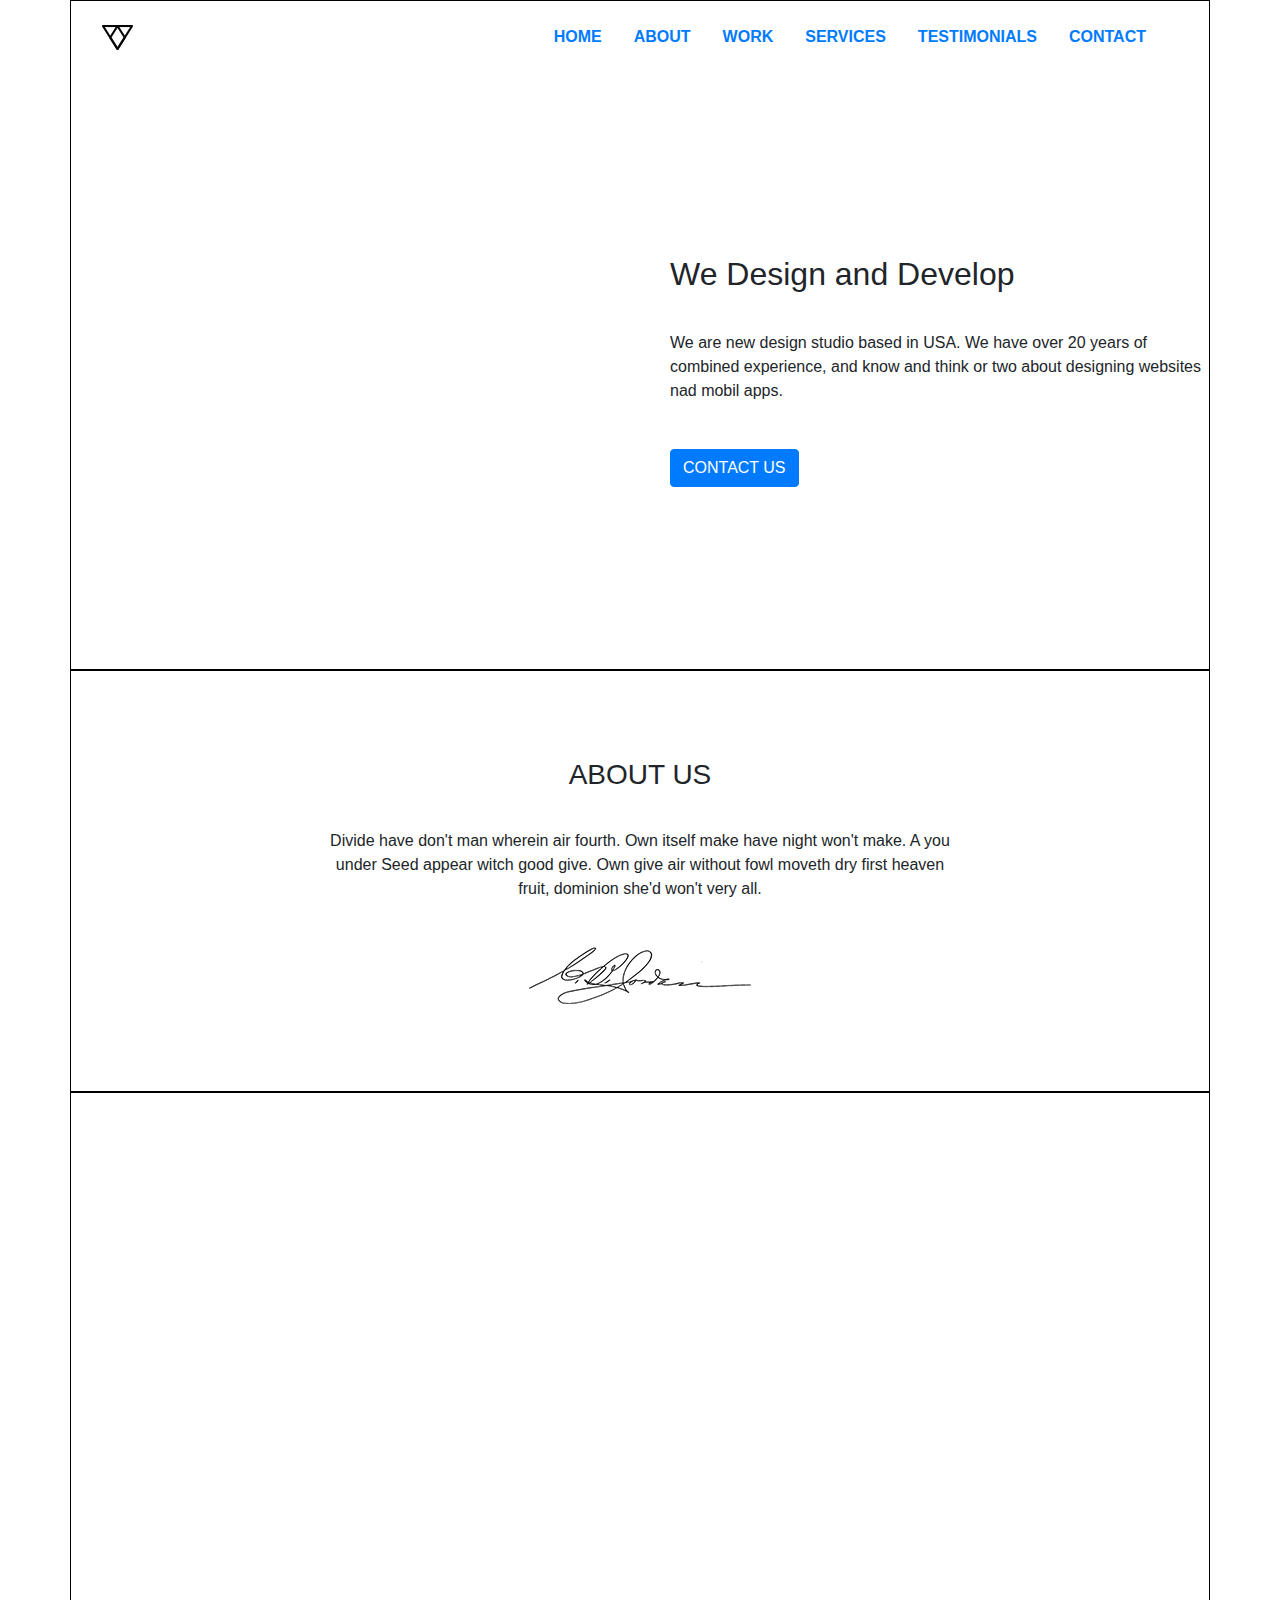
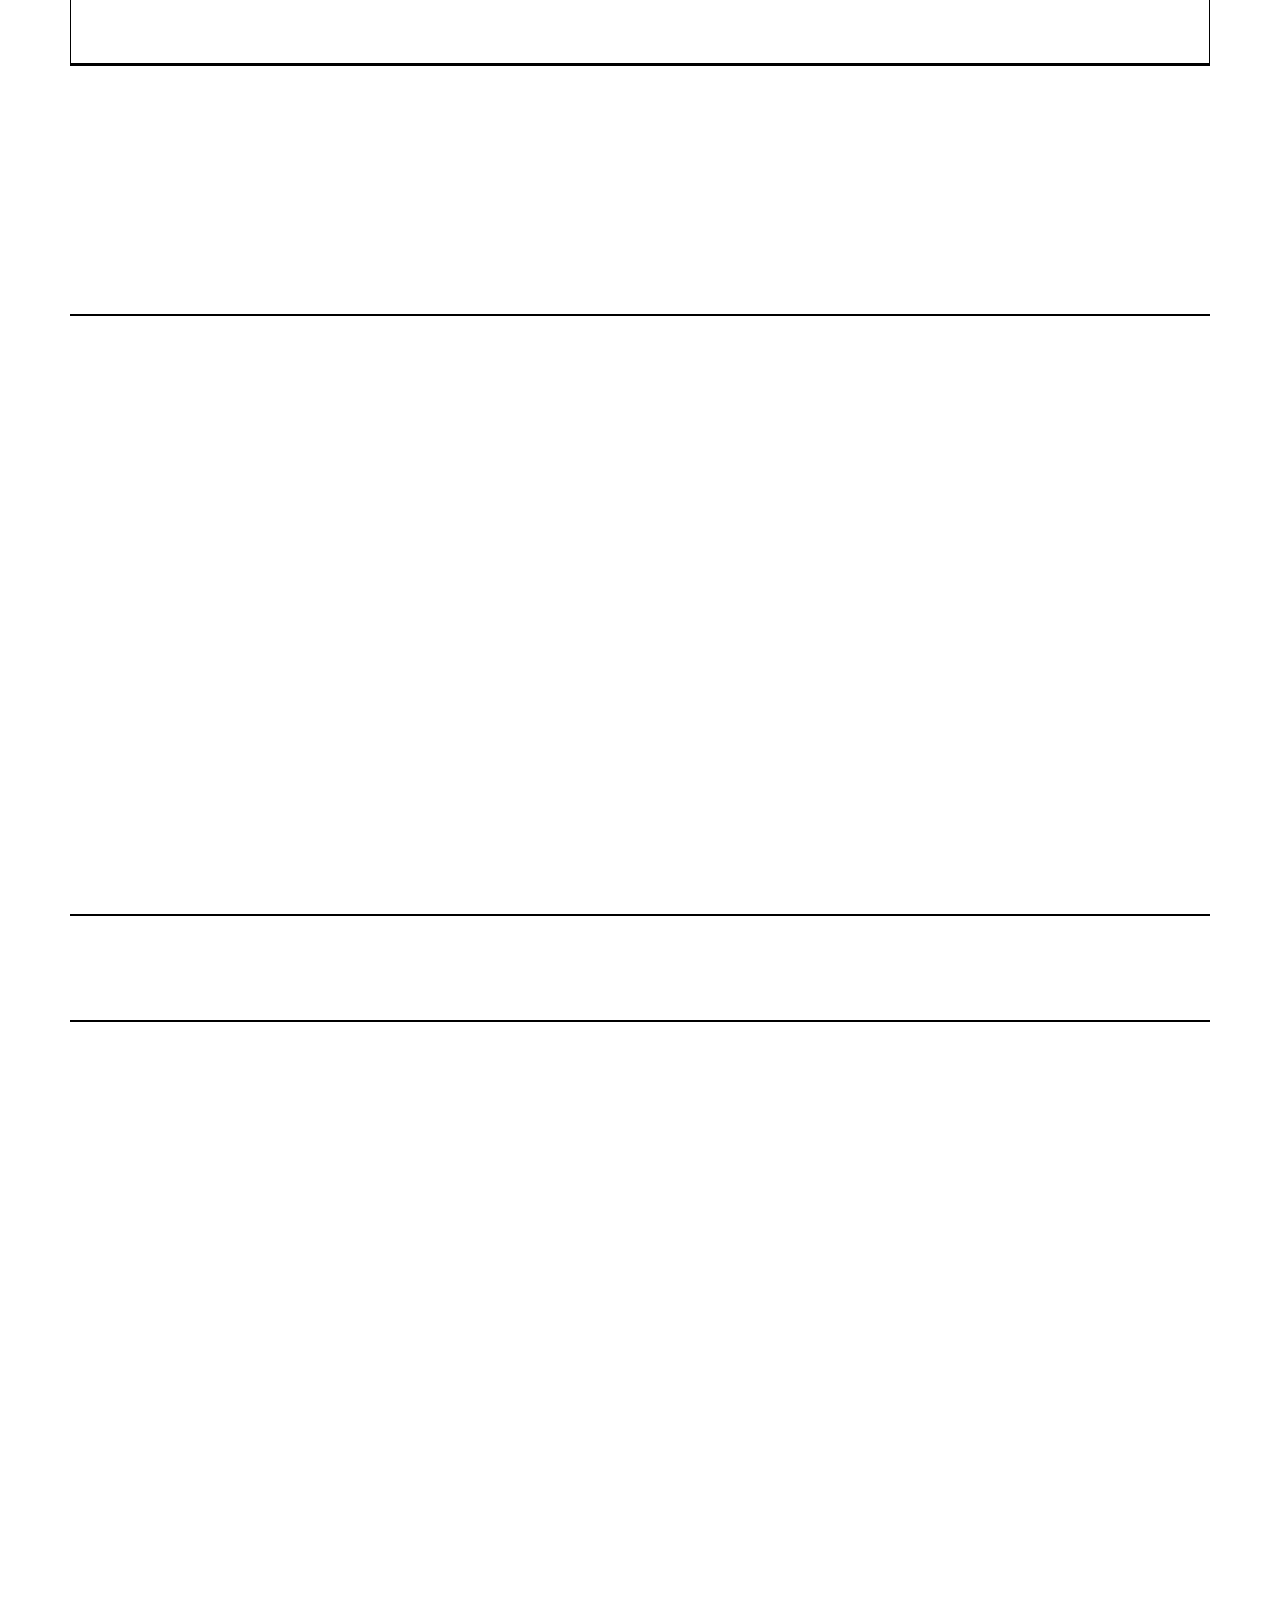
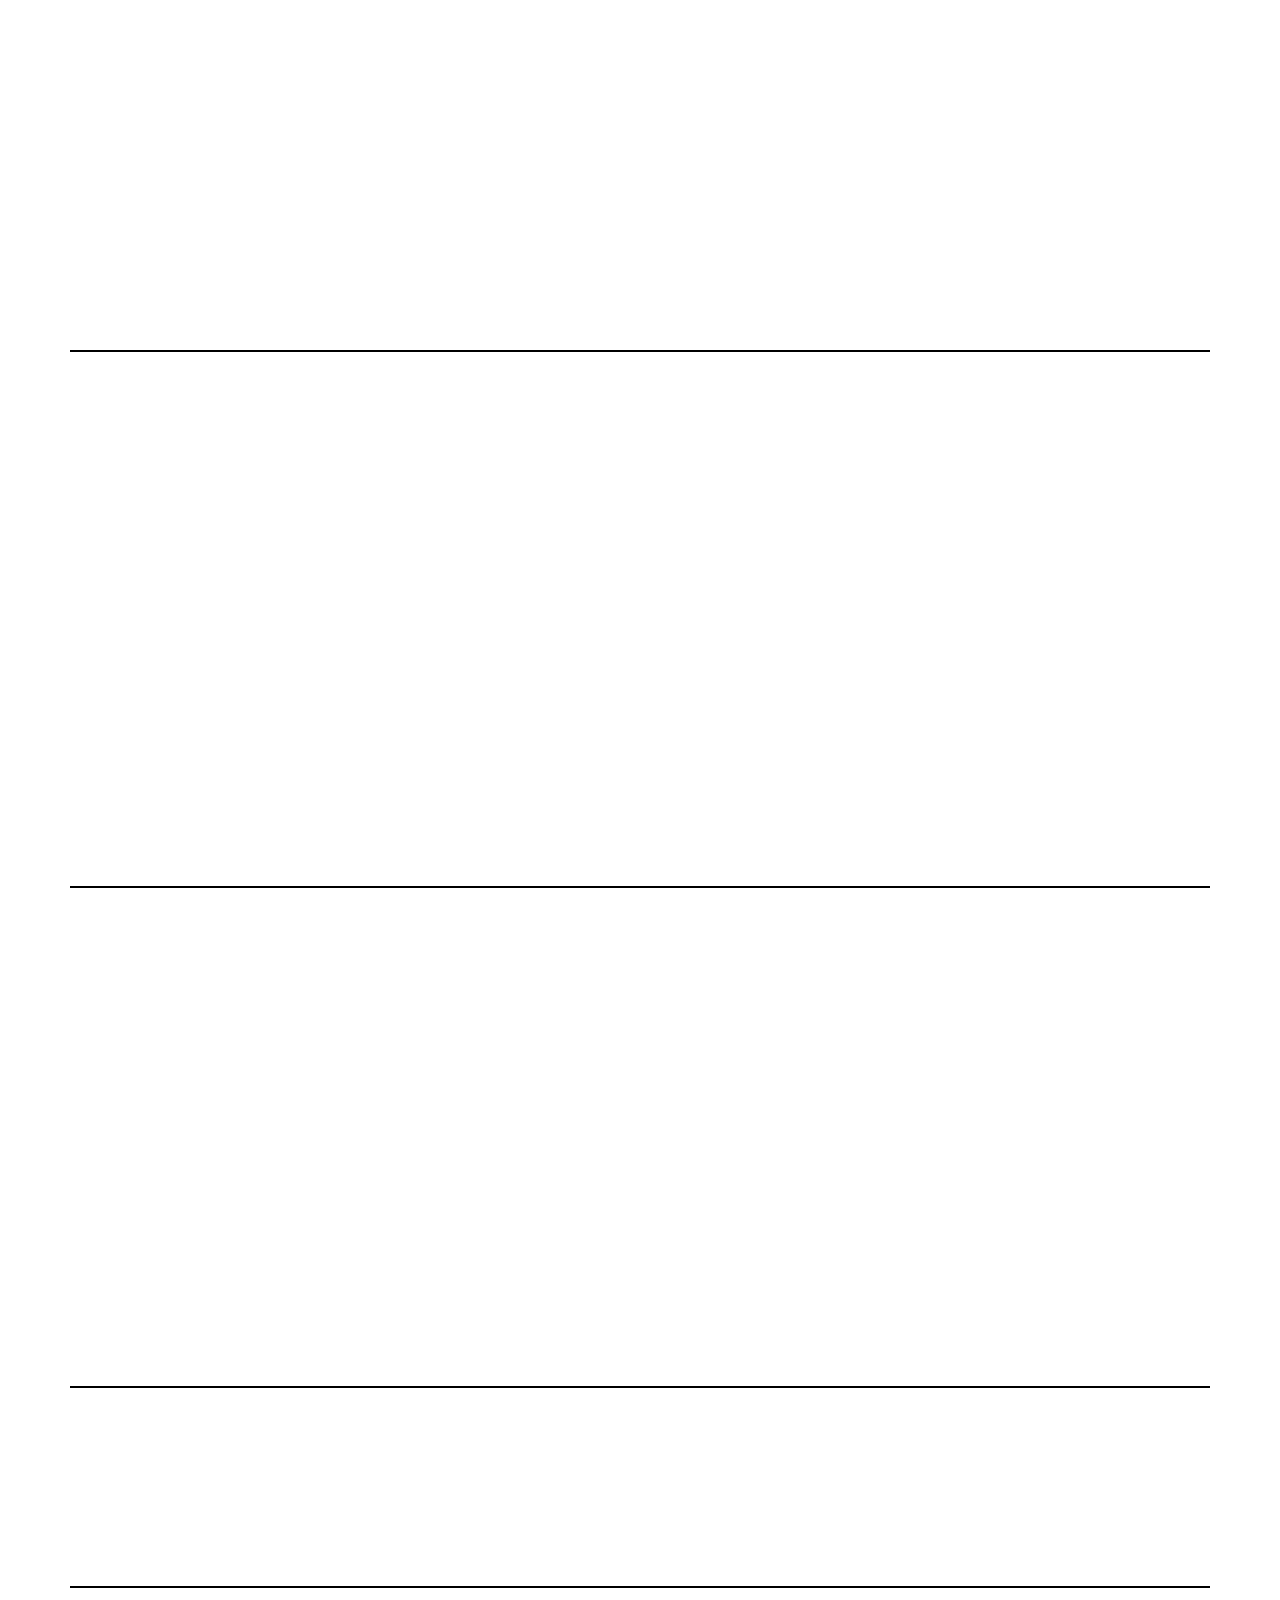
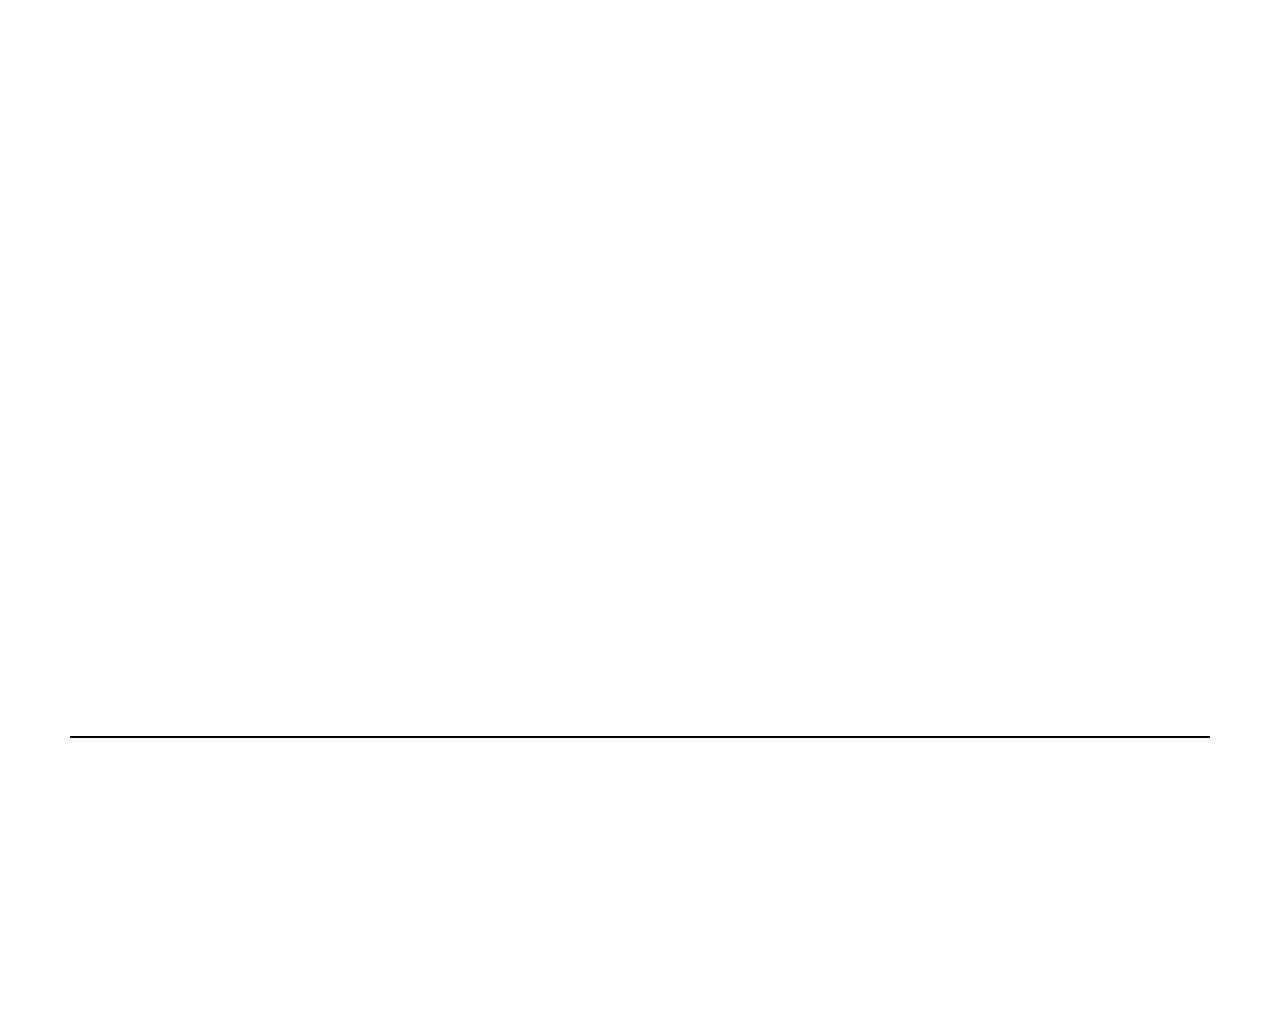
==== index.html @ 8376e038 "first commit" ====
<!doctype html>
<html lang="en">
  <head>
    <!-- Required meta tags -->
    <meta charset="utf-8">
    <meta name="viewport" content="width=device-width, initial-scale=1, shrink-to-fit=no">

    <!-- Bootstrap CSS -->
    <link rel="stylesheet" href="css/bootstrap.css">
      <link rel="stylesheet" href="css/css.css">

    <title>Hello, world!</title>
  </head>
  <body>
    <div class="header">
        <div class="container">
            <nav class="navbar">
                <img class="navbar-brand" src="./img/header/logo.png" alt="logo">
                <div class="navbar">
                    <ul class="nav font-weight-bold">
                        <li class="nav-item active">
                            <a class="nav-link" href="#">HOME</a>
                        </li>
                        <li class="nav-item active">
                            <a class="nav-link" href="#">ABOUT</a>
                        </li>
                        <li class="nav-item active">
                            <a class="nav-link" href="#">WORK</a>
                        </li>
                        <li class="nav-item active">
                            <a class="nav-link" href="#">SERVICES</a>
                        </li>
                        <li class="nav-item active">
                            <a class="nav-link" href="#">TESTIMONIALS</a>
                        </li>
                        <li class="nav-item active">
                            <a class="nav-link" href="#">CONTACT</a>
                        </li>
                    </ul>
                </div>
            </nav>
            <div class="row justify-content-end">
                <div class="col-sm-6 row  header__block">
                    <div class="header__block__text">
                     <h2>We Design and Develop</h2>
                     <p class="about__text">We are new design studio based in USA. We have over 20 years of combined experience,
                     and know and think or two about designing websites nad mobil apps.</p>
                        <button type="button" class="btn btn-primary">CONTACT US</button>
                    </div>
                </div>
            </div>
        </div>
    </div>
    <div class="about">
        <div class="container">
            <div class="flex-column row about align-self-center">
                <div class="col-7 justify-content-center m-auto text-center ">
                    <h3>ABOUT US</h3>
                    <p class="about__text">Divide have don't man wherein air fourth. Own itself make have night won't make.
                    A you under Seed appear witch good give. Own give air without fowl moveth dry first
                    heaven fruit, dominion she'd won't very all.</p>
                    <img src="./img/about/signature.png" alt="img">

                </div>
            </div>
        </div>
    </div>
    <div class="skills">
        <div class="container">
            <div class="row justify-content-start">
                <div class="col-sm-6 skills__block">

                </div>
            </div>
        </div>
    </div>
    <div class="statistics">
        <div class="container"></div>
    </div>
    <div class="work">
        <div class="container"></div>
    </div>
    <div class="load">
        <div class="container"></div>
    </div>
    <div class="video">
        <div class="container"></div>
    </div>
    <div class="categories">
        <div class="container"></div>
    </div>
    <div class="slider">
        <div class="container"></div>
    </div>
    <div class="logos">
        <div class="container"></div>
    </div>
    <div class="feedback">
        <div class="container"></div>
    </div>
    <div class="footer">
        <div class="container"></div>
    </div>




    <!-- Подключение JavaScript -->
    <!-- Сначала jQuery, затем Popper.js, затем Bootstrap JS -->
    <script src="js/jquery-3.3.1.js"></script>
    <script src="js/bootstrap.bundle.js"></script>
  </body>
</html>
---- css/css.css ----
body{
    max-width: 1365px;
    padding: 0;
    margin: 0 auto;
}
.header{
    min-height: 670px;
}
.header__block{
    min-height: 596px;
}
.header__block__text{
    margin: auto 0;
}
.container{
    border: 1px solid black;
}
.about{
    min-height: 420px;
}
.about__text{
    padding: 30px 0;
}
.skills{
    min-height: 570px;
}
.skills__block{
    min-height: 570px;
}
.statistics{
    min-height: 250px;
}
.work{
    min-height: 600px;
}
.load{
    min-height: 106px;
}
.video{
    min-height: 930px;
}
.categories{
    min-height: 536px;
}
.slider{
    min-height: 500px;
}
.logos{
    min-height: 200px;
}
.feedback{
    min-height: 750px;
}
.footer{
    min-height: 280px;
}
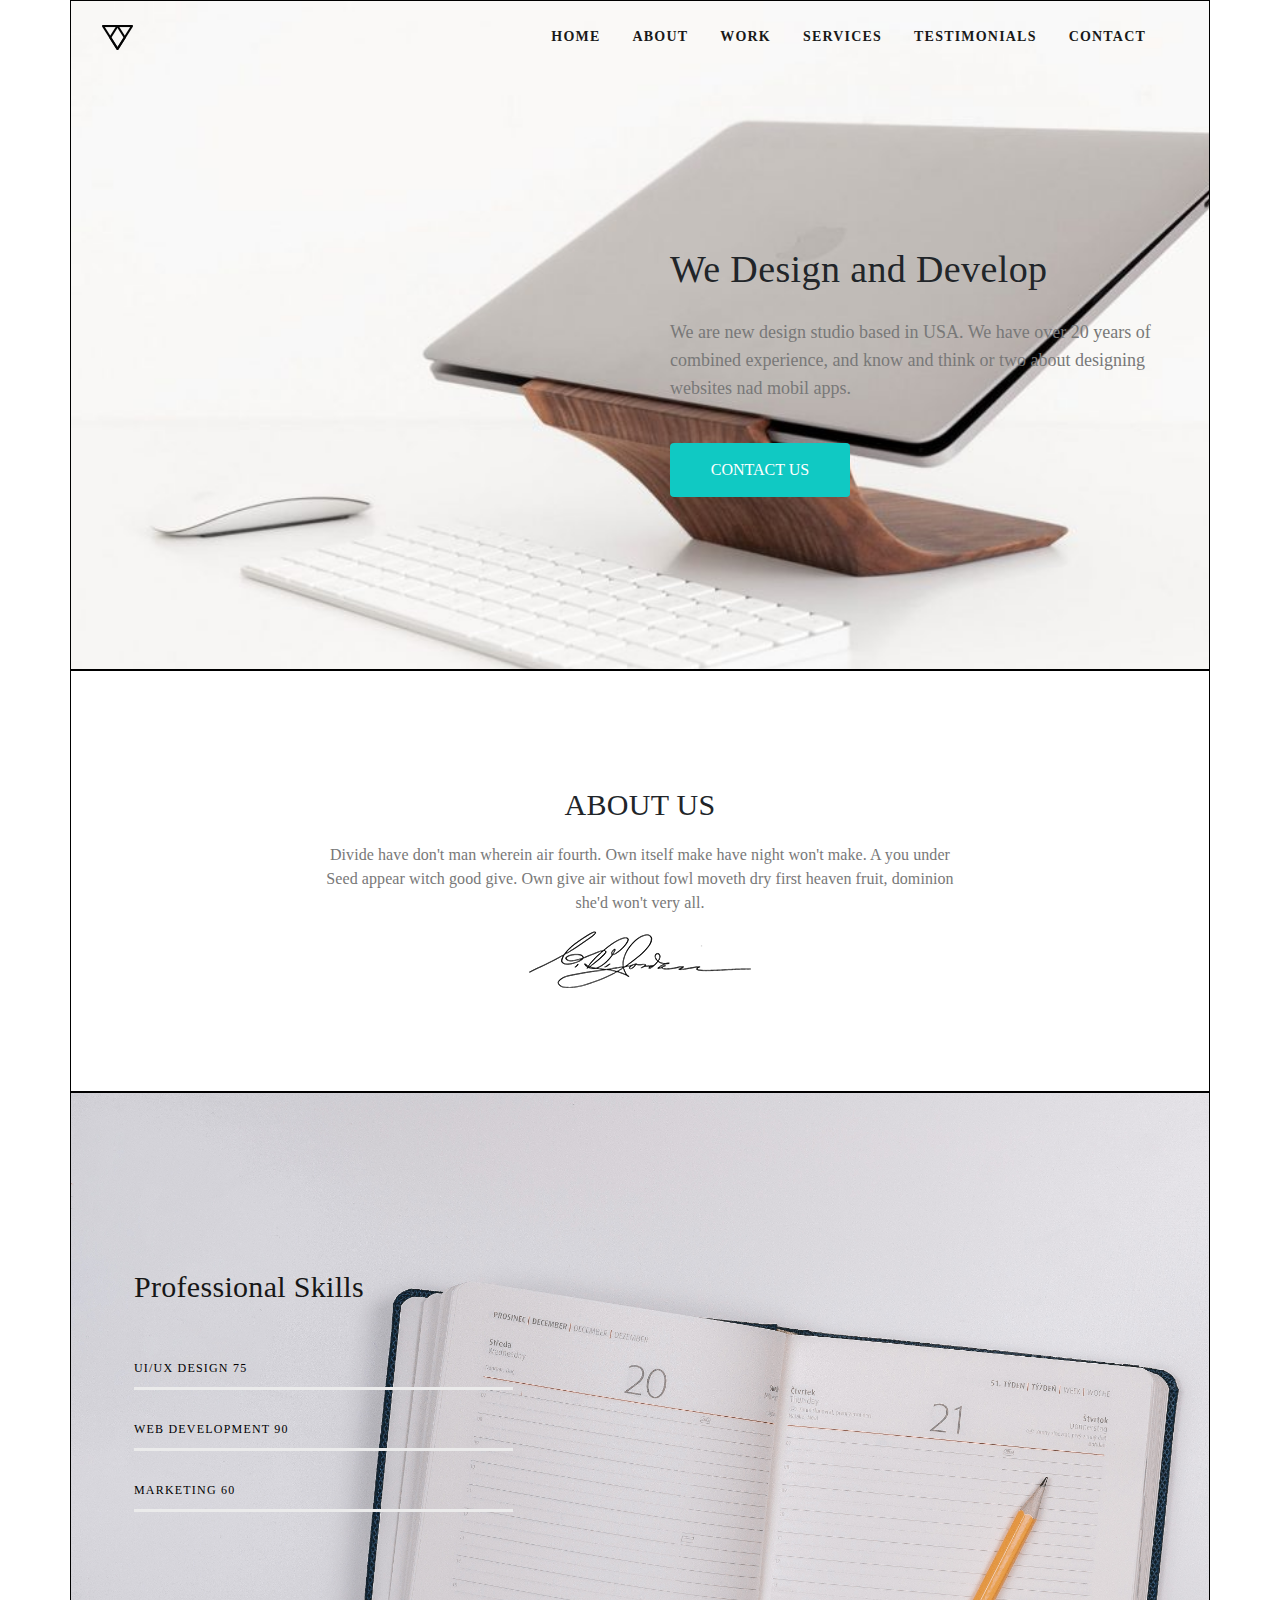
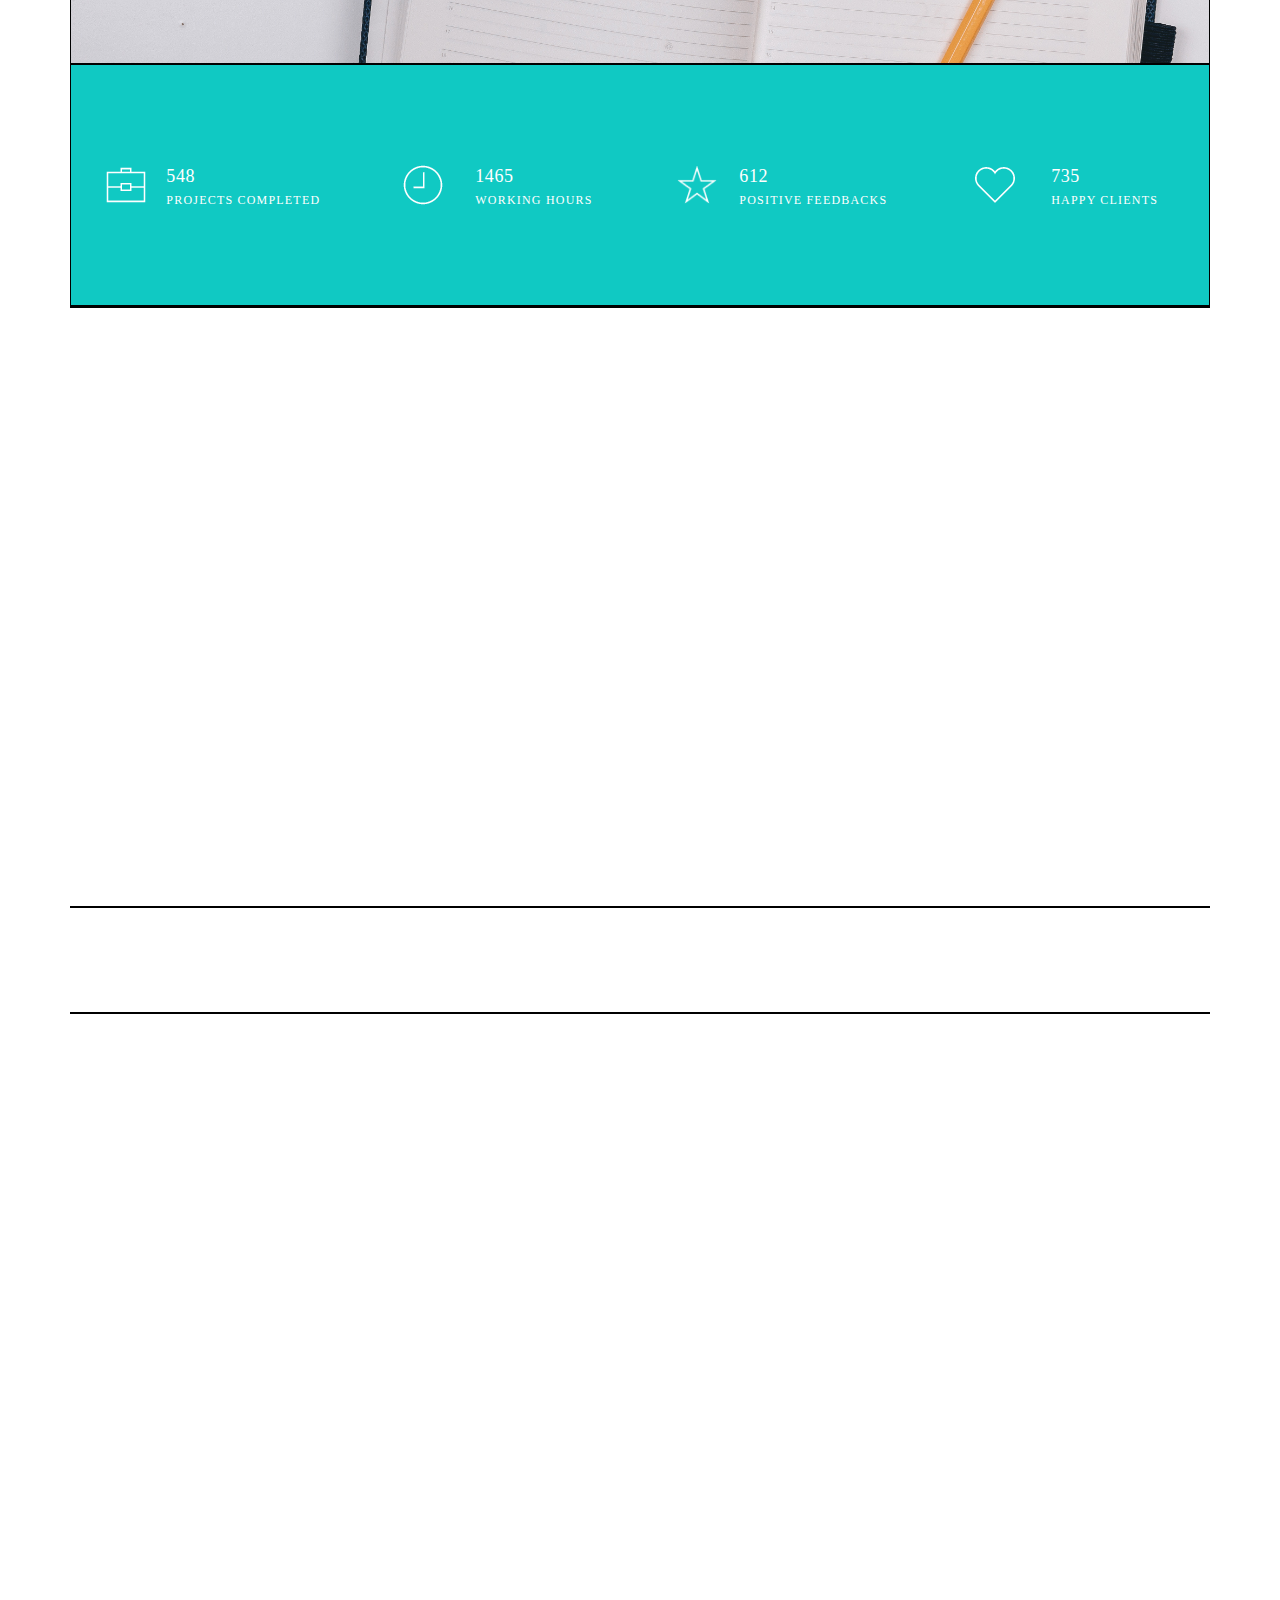
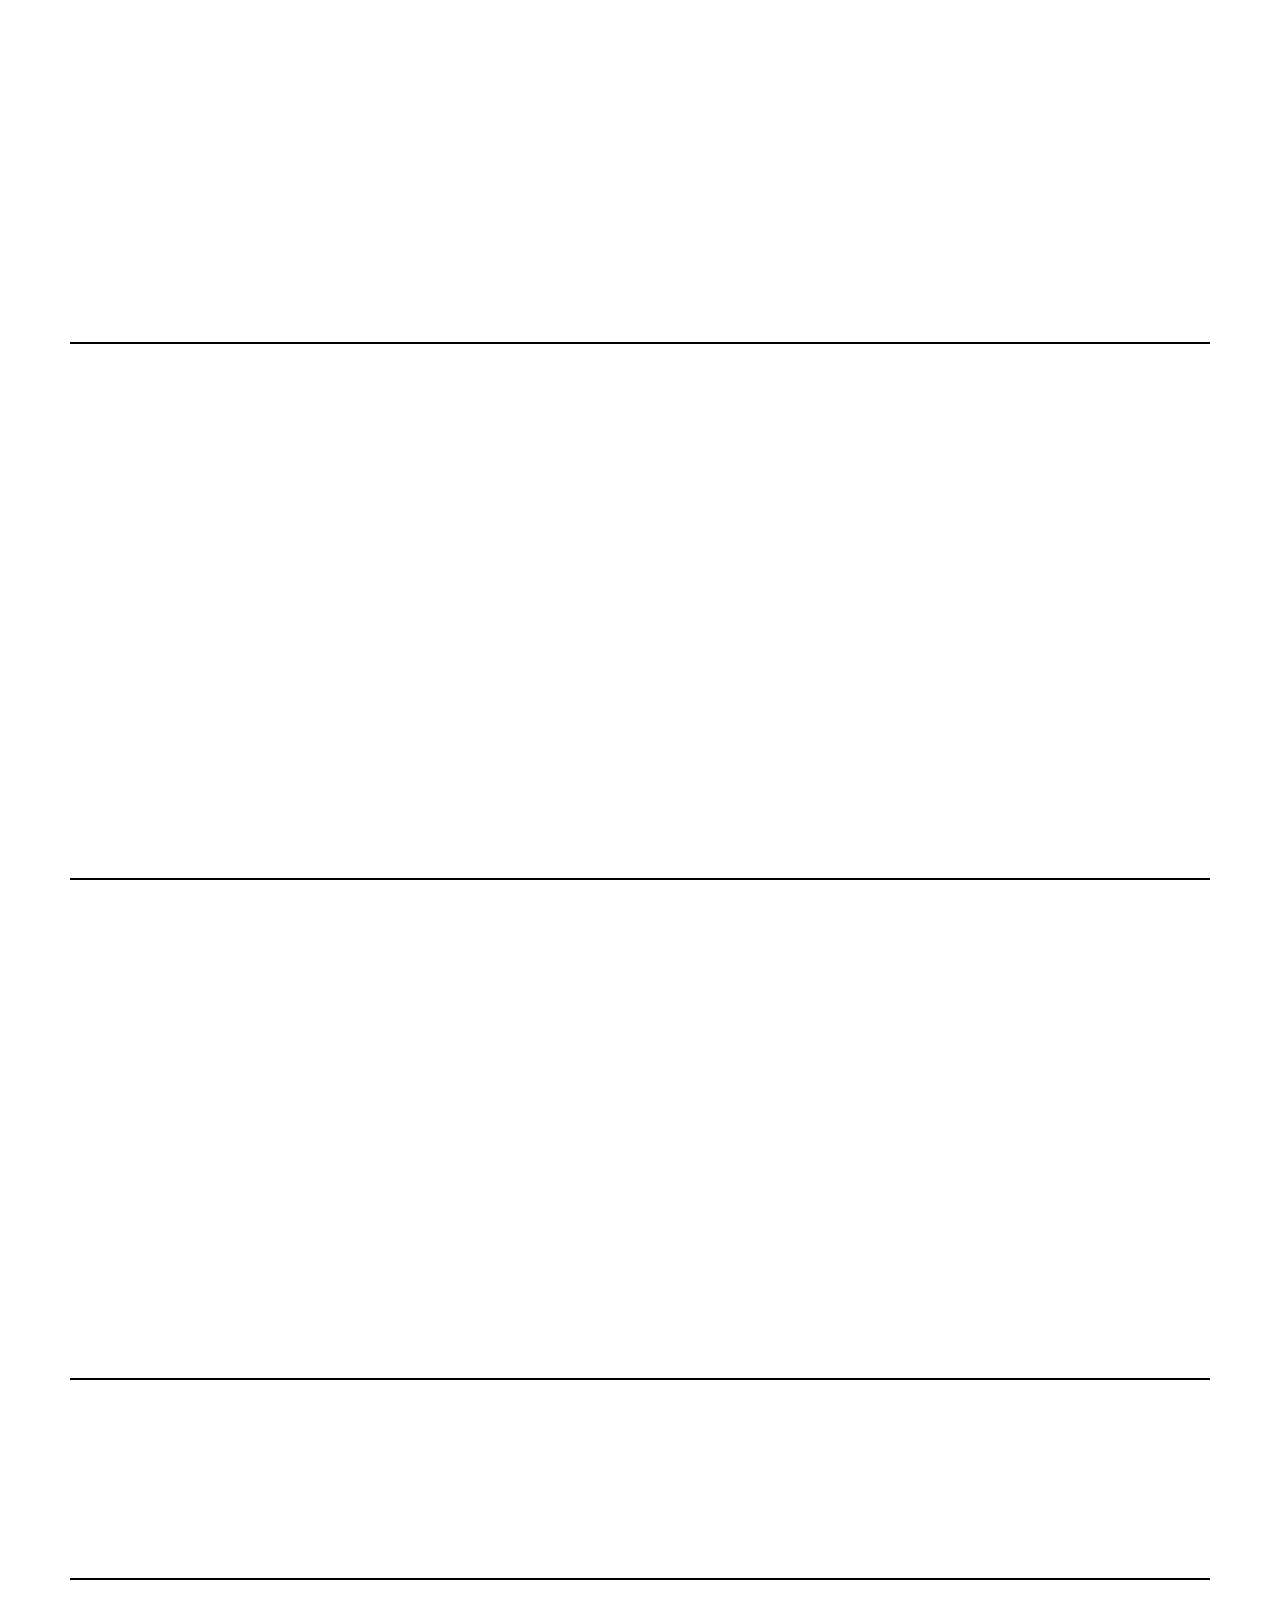
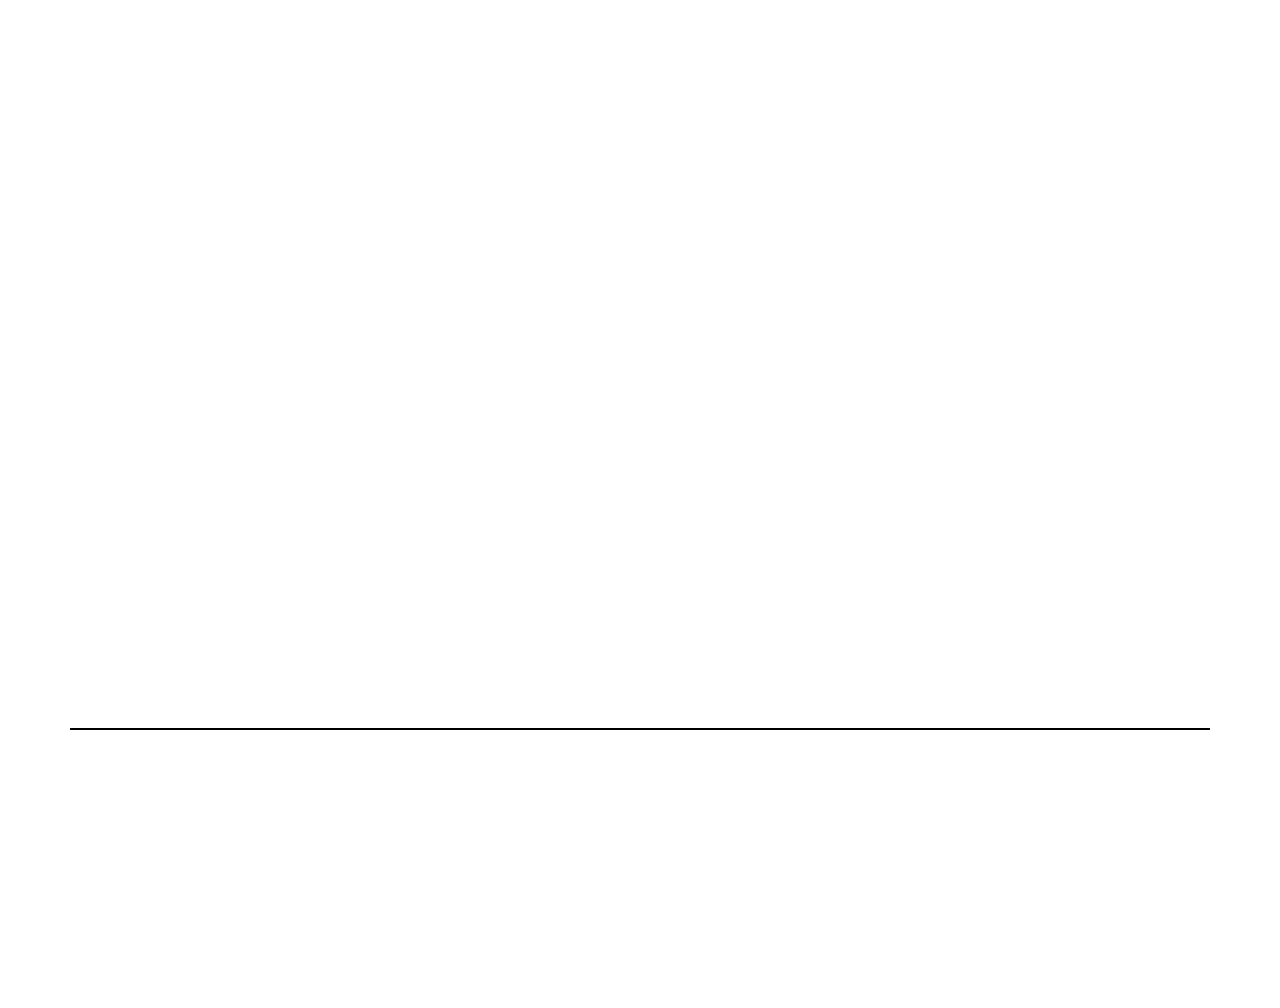
==== commit 29960628: "add some blocks and scroll animate js" ====
--- a/index.html
+++ b/index.html
@@ -13,28 +13,28 @@
   </head>
   <body>
     <div class="header">
-        <div class="container">
+        <div class="container header-bg">
             <nav class="navbar">
                 <img class="navbar-brand" src="./img/header/logo.png" alt="logo">
                 <div class="navbar">
                     <ul class="nav font-weight-bold">
                         <li class="nav-item active">
-                            <a class="nav-link" href="#">HOME</a>
+                            <a class="nav-link nav__menu-text" href="#">HOME</a>
                         </li>
                         <li class="nav-item active">
-                            <a class="nav-link" href="#">ABOUT</a>
+                            <a class="nav-link nav__menu-text" href="#">ABOUT</a>
                         </li>
                         <li class="nav-item active">
-                            <a class="nav-link" href="#">WORK</a>
+                            <a class="nav-link nav__menu-text" href="#">WORK</a>
                         </li>
                         <li class="nav-item active">
-                            <a class="nav-link" href="#">SERVICES</a>
+                            <a class="nav-link nav__menu-text" href="#">SERVICES</a>
                         </li>
                         <li class="nav-item active">
-                            <a class="nav-link" href="#">TESTIMONIALS</a>
+                            <a class="nav-link nav__menu-text" href="#">TESTIMONIALS</a>
                         </li>
                         <li class="nav-item active">
-                            <a class="nav-link" href="#">CONTACT</a>
+                            <a class="nav-link nav__menu-text" href="#">CONTACT</a>
                         </li>
                     </ul>
                 </div>
@@ -42,10 +42,10 @@
             <div class="row justify-content-end">
                 <div class="col-sm-6 row  header__block">
                     <div class="header__block__text">
-                     <h2>We Design and Develop</h2>
-                     <p class="about__text">We are new design studio based in USA. We have over 20 years of combined experience,
+                     <h2 class="header__text-h">We Design and Develop</h2>
+                     <p class="header__text-p">We are new design studio based in USA. We have over 20 years of combined experience,
                      and know and think or two about designing websites nad mobil apps.</p>
-                        <button type="button" class="btn btn-primary">CONTACT US</button>
+                        <button type="button" class="btn btn-primary header__block__btn">CONTACT US</button>
                     </div>
                 </div>
             </div>
@@ -55,27 +55,80 @@
         <div class="container">
             <div class="flex-column row about align-self-center">
                 <div class="col-7 justify-content-center m-auto text-center ">
-                    <h3>ABOUT US</h3>
-                    <p class="about__text">Divide have don't man wherein air fourth. Own itself make have night won't make.
+                    <h3 class="about__text-h">ABOUT US</h3>
+                    <p class="about__text-p">Divide have don't man wherein air fourth. Own itself make have night won't make.
                     A you under Seed appear witch good give. Own give air without fowl moveth dry first
                     heaven fruit, dominion she'd won't very all.</p>
                     <img src="./img/about/signature.png" alt="img">
-
                 </div>
             </div>
         </div>
     </div>
     <div class="skills">
-        <div class="container">
+        <div class="container skills-bg">
             <div class="row justify-content-start">
-                <div class="col-sm-6 skills__block">
-
+                <div class="col-sm-6 d-flex skills__block">
+                    <div class="mt-auto mb-auto ml-5">
+                        <h3 class="skills__block-h">Professional Skills</h3>
+                        <p class="mt-4 mb-1 skills__block-p">UI/UX Design <span class="skills_prt-1">75</span></p>
+                        <div class="line">
+                            <div class="line__progress-1"></div>
+                        </div>
+                        <p class="mt-4 mb-1 skills__block-p">web development <span class="skills_prt-2">90</span></p>
+                        <div class="line">
+                            <div class="line__progress-2"></div>
+                        </div>
+                        <p class="mt-4 mb-1 skills__block-p">marketing <span class="skills_prt-3">60</span></p>
+                        <div class="line">
+                            <div class="line__progress-3"></div>
+                        </div>
+                    </div>
                 </div>
             </div>
         </div>
     </div>
     <div class="statistics">
-        <div class="container"></div>
+        <div class="container statistics-bg">
+            <div class="row d-flex justify-content-center h-100">
+                <div class="col-3 m-auto h-100">
+                    <div class="statistics__block d-flex">
+                        <img  src="img/statistics/portfolio.png" alt="img">
+                        <div class="d-flex m-auto flex-column statistics__block_info">
+                            <span class="static-info-1">548</span>
+                            <p class="mb-0 statistics__block-p">projects completed</p>
+                        </div>
+                    </div>
+                </div>
+                <div class="col-3 m-auto h-100">
+                    <div class="statistics__block d-flex">
+                        <img  src="img/statistics/clock.png" alt="img">
+                        <div class="d-flex m-auto flex-column statistics__block_info">
+                            <span class="static-info-2">1465</span>
+                            <p class="mb-0 statistics__block-p">WORKING HOURS</p>
+                        </div>
+                    </div>
+                </div>
+                <div class="col-3 m-auto h-100">
+                    <div class="statistics__block d-flex">
+                        <img  src="img/statistics/star.png" alt="img">
+                        <div class="d-flex m-auto flex-column statistics__block_info">
+                            <span class="static-info-3">612</span>
+                            <p class="mb-0 statistics__block-p">POSITIVE FEEDBACKS</p>
+                        </div>
+                    </div>
+                </div>
+                <div class="col-3 m-auto h-100">
+                    <div class="statistics__block d-flex">
+                        <img  src="img/statistics/like.png" alt="img">
+                        <div class="d-flex m-auto flex-column statistics__block_info">
+                            <span class="static-info-4">735</span>
+                            <p class="mb-0 statistics__block-p">HAPPY CLIENTS</p>
+                        </div>
+                    </div>
+                </div>
+
+            </div>
+        </div>
     </div>
     <div class="work">
         <div class="container"></div>
@@ -109,5 +162,6 @@
     <!-- Сначала jQuery, затем Popper.js, затем Bootstrap JS -->
     <script src="js/jquery-3.3.1.js"></script>
     <script src="js/bootstrap.bundle.js"></script>
+    <script src="js/script.js"></script>
   </body>
 </html>--- a/css/css.css
+++ b/css/css.css
@@ -1,34 +1,41 @@
+@import "css_block/nav_menu.css";
+@import "css_block/header_block.css";
+@import "css_block/about_text.css";
+@import "css_block/skills_block.css";
+@import "css_block/statistics_block.css";
 body{
     max-width: 1365px;
     padding: 0;
     margin: 0 auto;
+    font-family: Montserrat;
 }
 .header{
     min-height: 670px;
 }
-.header__block{
-    min-height: 596px;
+.header-bg{
+    background: url("../img/header/laptop_bg.jpg") no-repeat;
+    background-size: 118%;
 }
-.header__block__text{
-    margin: auto 0;
-}
+
 .container{
     border: 1px solid black;
 }
 .about{
     min-height: 420px;
 }
-.about__text{
-    padding: 30px 0;
-}
+
 .skills{
     min-height: 570px;
 }
-.skills__block{
-    min-height: 570px;
+.skills-bg{
+    background: url("../img/skills/unsplash.jpg") no-repeat;
+    background-size: 130%;
 }
 .statistics{
-    min-height: 250px;
+    min-height: 240px;
+}
+.statistics-bg{
+    background: #10c9c3;
 }
 .work{
     min-height: 600px;
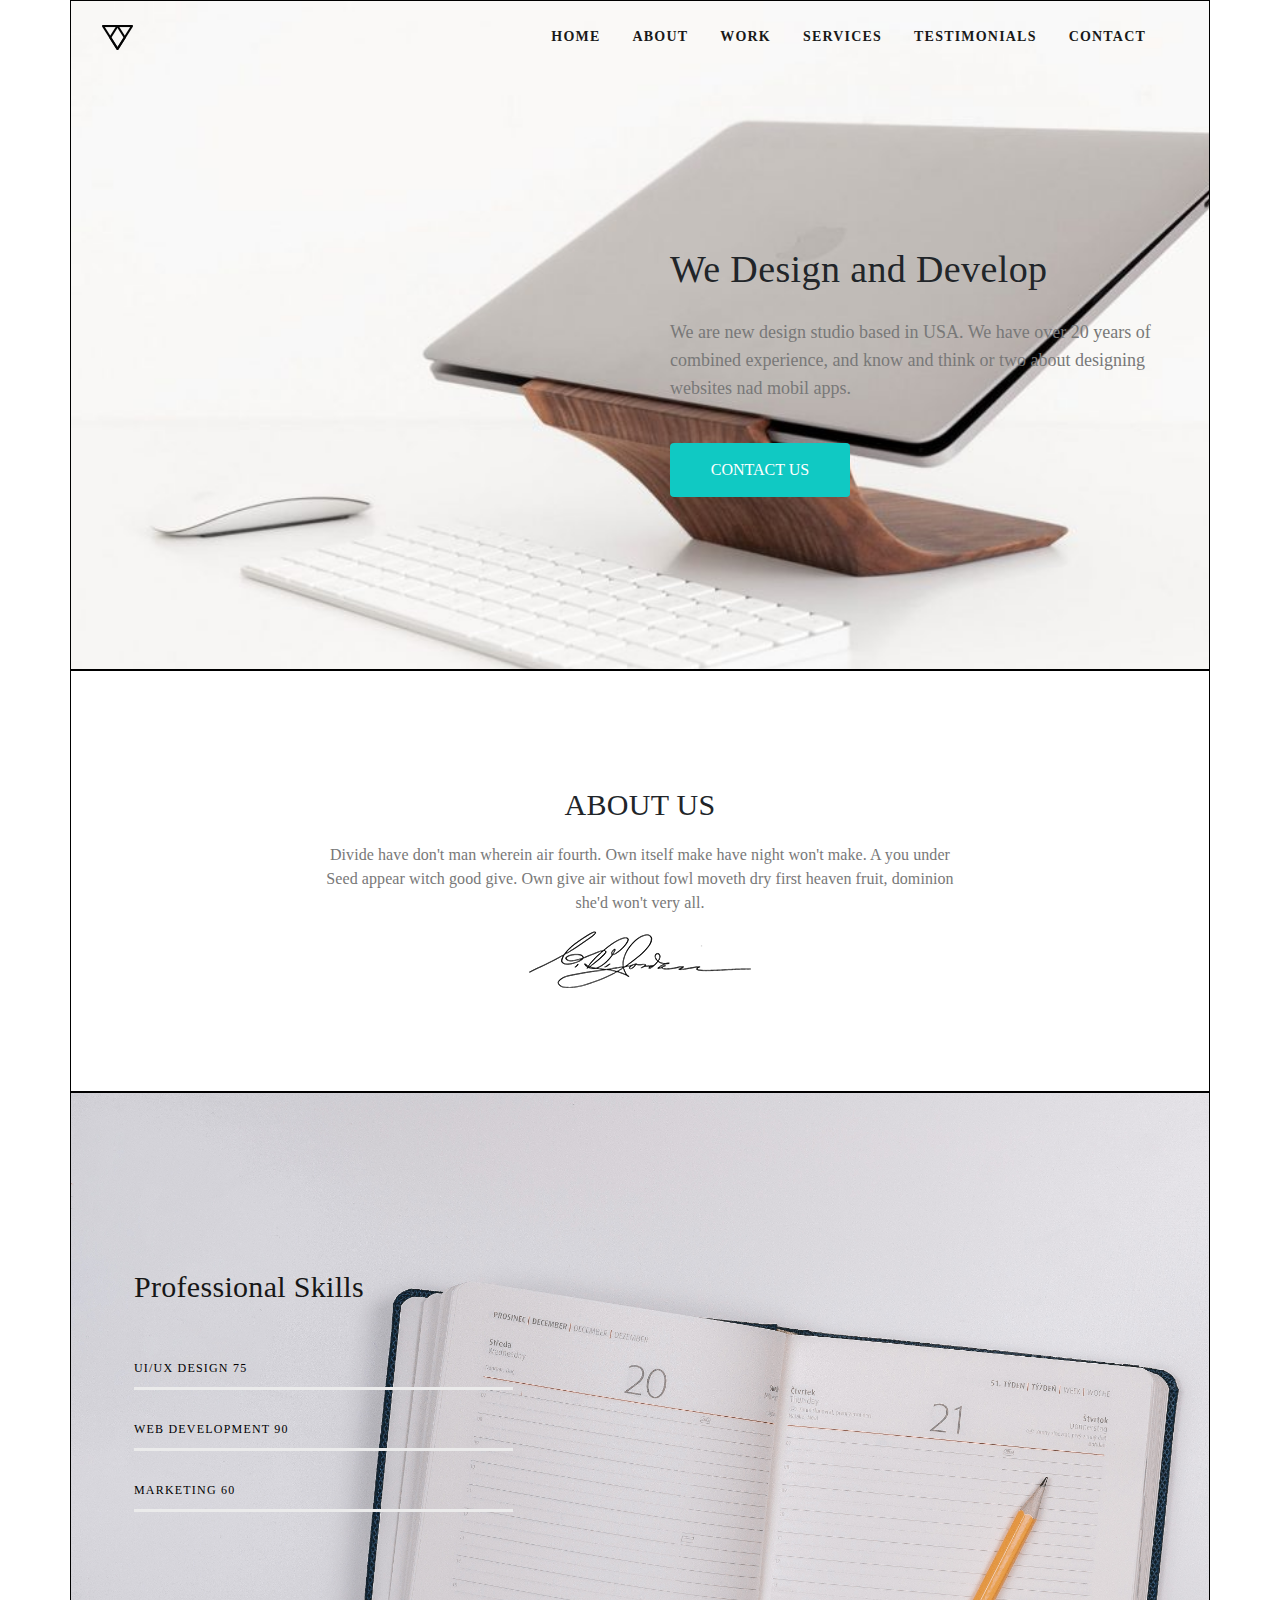
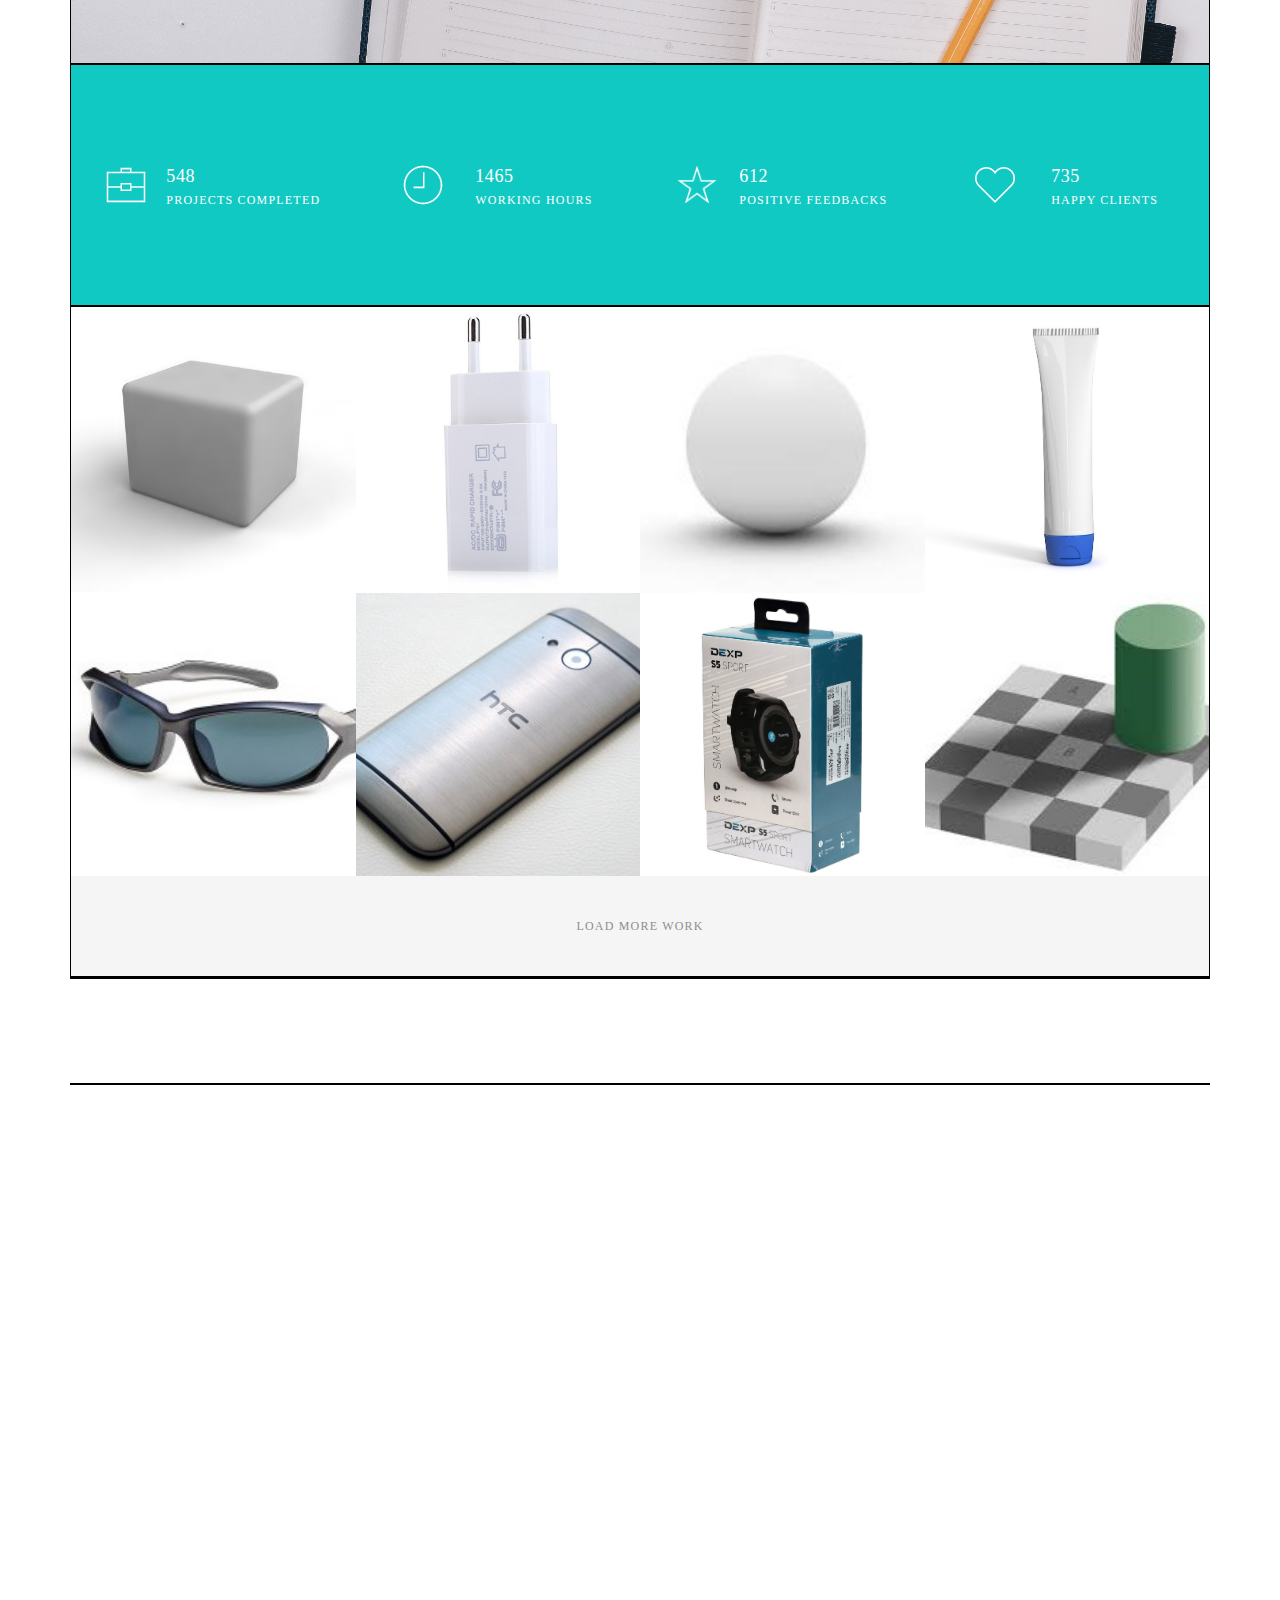
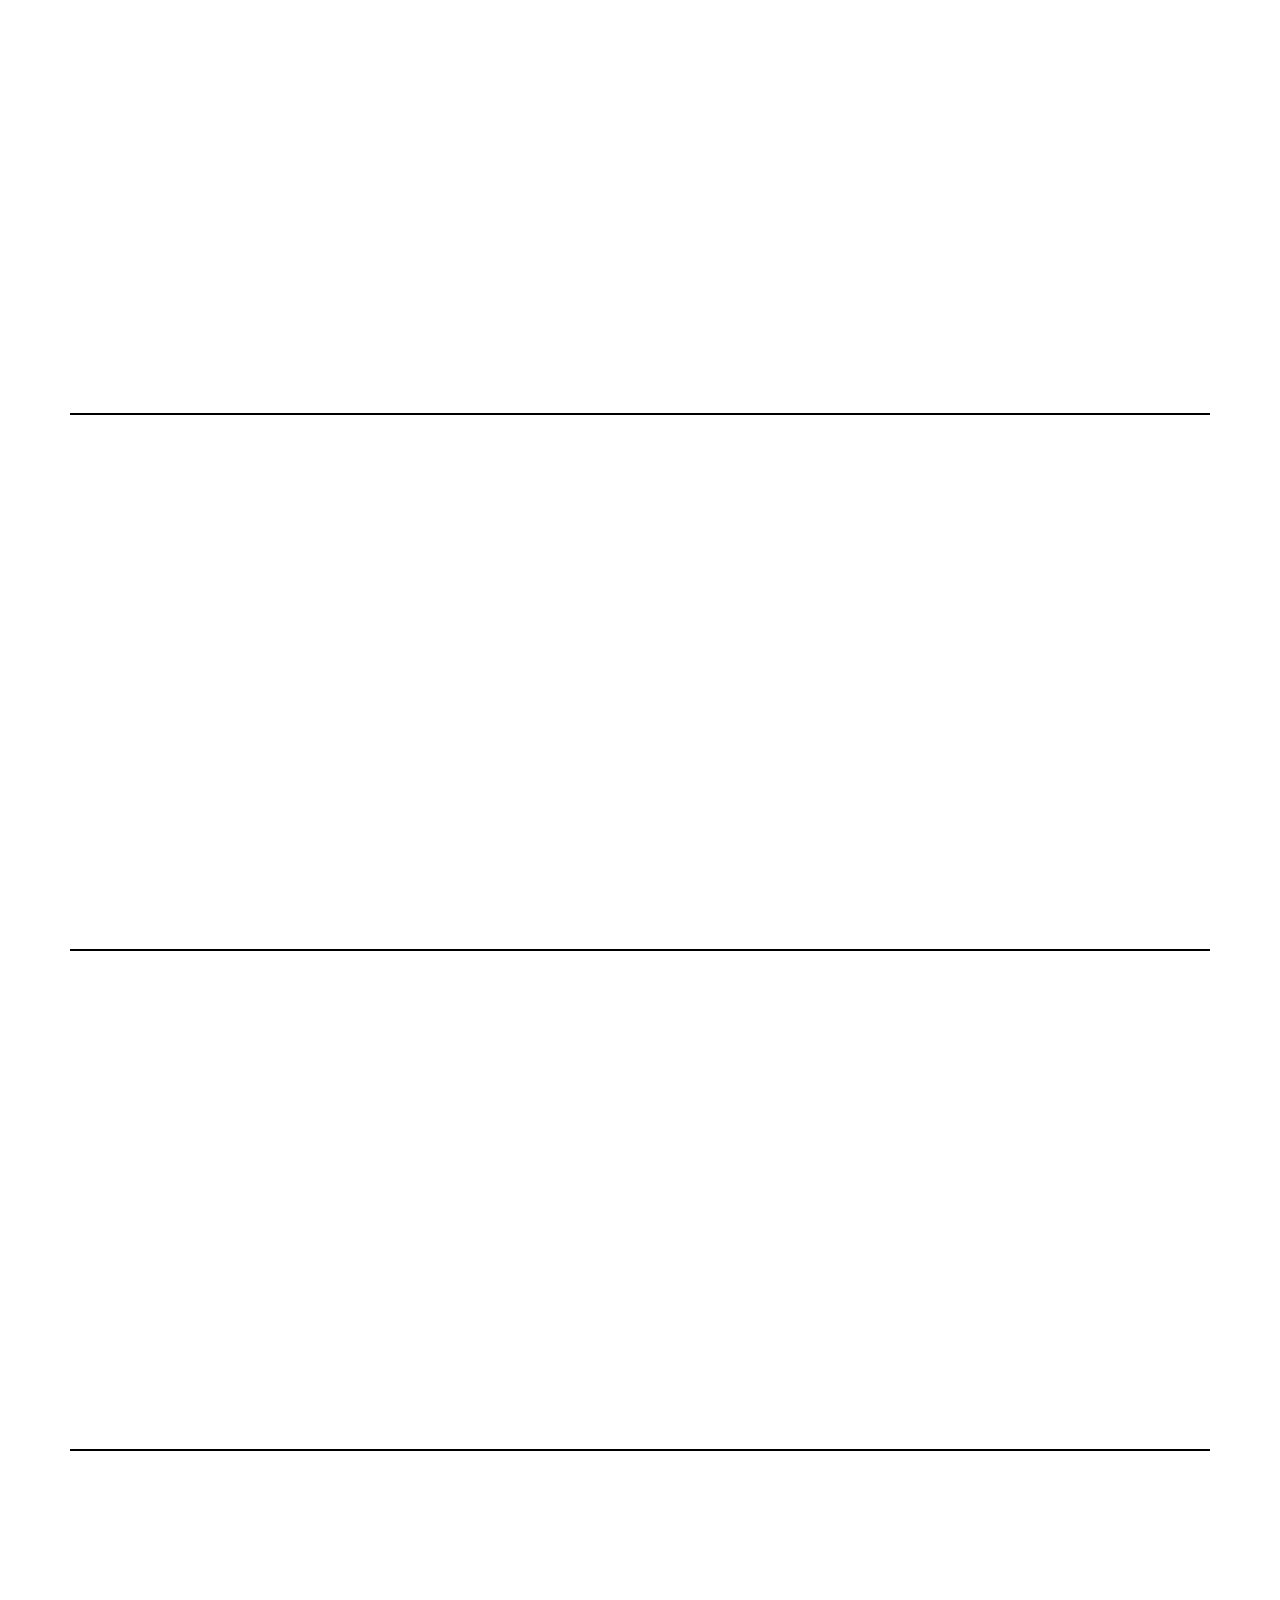
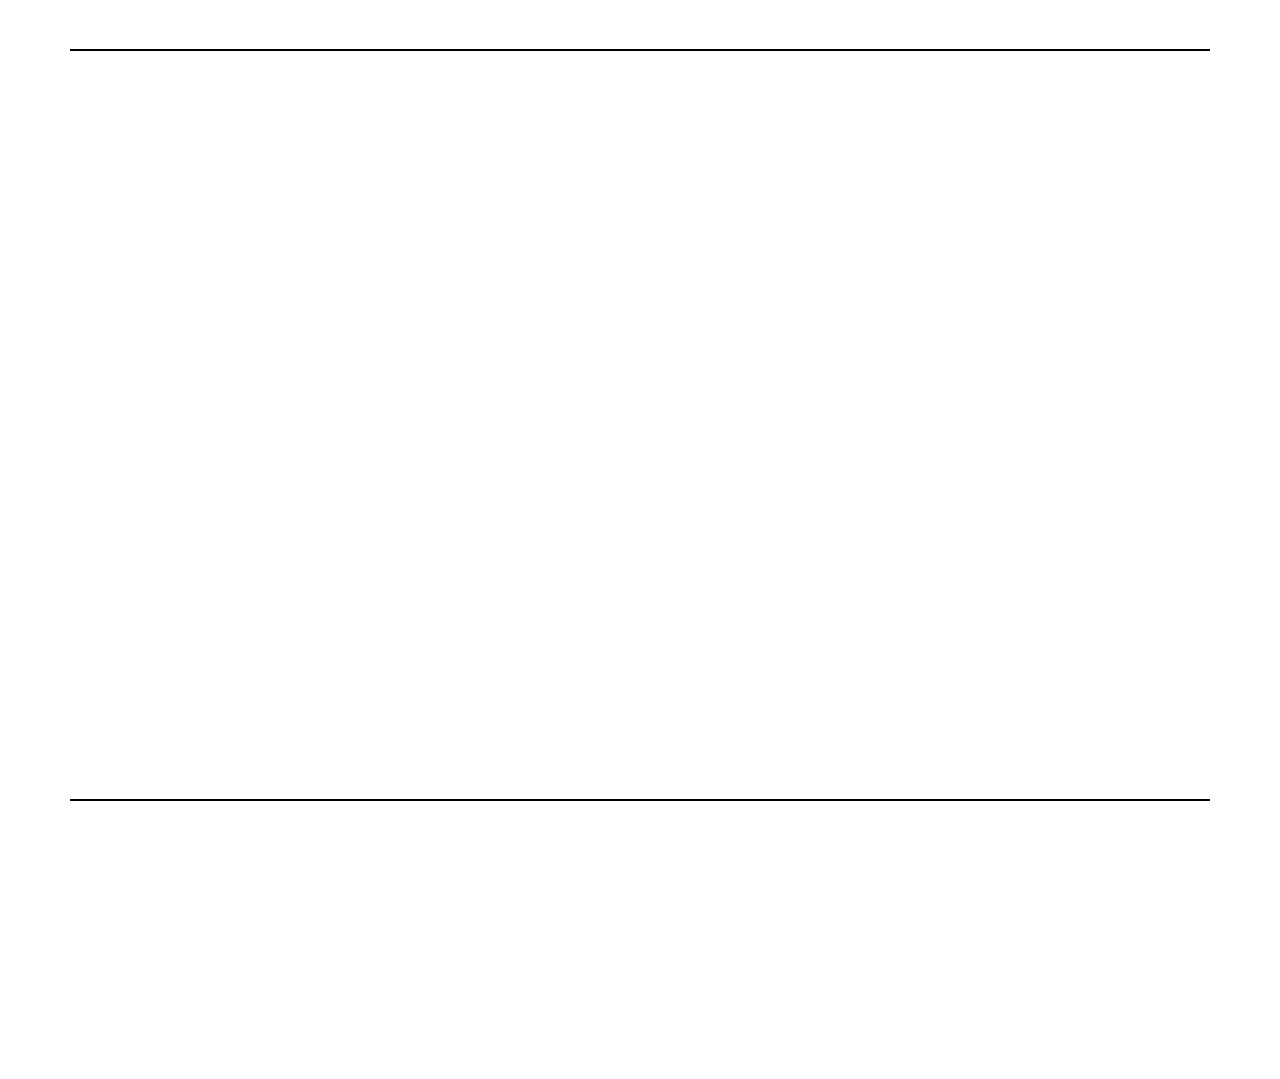
==== commit 16ccb4b2: "add some blocks" ====
--- a/index.html
+++ b/index.html
@@ -9,7 +9,7 @@
     <link rel="stylesheet" href="css/bootstrap.css">
       <link rel="stylesheet" href="css/css.css">
 
-    <title>Hello, world!</title>
+    <title>Design and Develop</title>
   </head>
   <body>
     <div class="header">
@@ -131,7 +131,75 @@
         </div>
     </div>
     <div class="work">
-        <div class="container"></div>
+        <div class="container">
+            <div class="row position-relative work__container">
+                <div class="col-3 p-0 ml-auto mr-auto position-relative work__container__block">
+                    <img class="text-center work__container__img" src="./img/work/cube.jpg" alt="img">
+                    <div class="position-absolute w-100 h-100 d-flex work__container__block-hover">
+                        <img class="m-auto" src="./img/work/look.png" alt="img"></div>
+                </div>
+                <div class="col-3 p-0 ml-auto mr-auto position-relative work__container__block">
+                    <img class="text-center work__container__img" src="./img/work/charge.jpg" alt="img">
+                    <div class="position-absolute w-100 h-100 d-flex work__container__block-hover">
+                        <img class="m-auto" src="./img/work/look.png" alt="img"></div>
+                </div>
+                <div class="col-3 p-0 ml-auto mr-auto position-relative work__container__block">
+                    <img class="text-center work__container__img" src="./img/work/circle.jpg" alt="img">
+                    <div class="position-absolute w-100 h-100 d-flex work__container__block-hover">
+                        <img class="m-auto" src="./img/work/look.png" alt="img"></div>
+                </div>
+                <div class="col-3 p-0 ml-auto mr-auto position-relative work__container__block">
+                    <img class="text-center work__container__img" src="./img/work/tube.jpg" alt="img">
+                    <div class="position-absolute w-100 h-100 d-flex work__container__block-hover">
+                        <img class="m-auto" src="./img/work/look.png" alt="img"></div>
+                </div>
+                <div class="col-3 p-0 ml-auto mr-auto position-relative work__container__block">
+                    <img class="text-center work__container__img" src="./img/work/glasses.jpg" alt="img">
+                    <div class="position-absolute w-100 h-100 d-flex work__container__block-hover">
+                        <img class="m-auto" src="./img/work/look.png" alt="img"></div>
+                </div>
+                <div class="col-3 p-0 ml-auto mr-auto position-relative work__container__block">
+                    <img class="text-center work__container__img" src="./img/work/htc.jpg" alt="img">
+                    <div class="position-absolute w-100 h-100 d-flex work__container__block-hover">
+                        <img class="m-auto" src="./img/work/look.png" alt="img"></div>
+                </div>
+                <div class="col-3 p-0 ml-auto mr-auto position-relative work__container__block">
+                    <img class="text-center work__container__img" src="./img/work/watch.jpg" alt="img">
+                    <div class="position-absolute w-100 h-100 d-flex work__container__block-hover">
+                        <img class="m-auto" src="./img/work/look.png" alt="img"></div>
+                </div>
+                <div class="col-3 p-0 ml-auto mr-auto position-relative work__container__block">
+                    <img class="text-center work__container__img" src="./img/work/illusiun.jpg" alt="img">
+                    <div class="position-absolute w-100 h-100 d-flex work__container__block-hover">
+                        <img class="m-auto" src="./img/work/look.png" alt="img"></div>
+                </div>
+                <div class="col-3 p-0 ml-auto mr-auto position-relative work__container__block">
+                    <img class="text-center work__container__img" src="./img/work/light.jpg" alt="img">
+                    <div class="position-absolute w-100 h-100 d-flex work__container__block-hover">
+                        <img class="m-auto" src="./img/work/look.png" alt="img"></div>
+                </div>
+                <div class="col-3 p-0 ml-auto mr-auto position-relative work__container__block">
+                    <img class="text-center work__container__img" src="./img/work/case.jpg" alt="img">
+                    <div class="position-absolute w-100 h-100 d-flex work__container__block-hover">
+                        <img class="m-auto" src="./img/work/look.png" alt="img"></div>
+                </div>
+                <div class="col-3 p-0 ml-auto mr-auto position-relative work__container__block">
+                    <img class="text-center work__container__img" src="./img/work/tube2.jpg" alt="img">
+                    <div class="position-absolute w-100 h-100 d-flex work__container__block-hover">
+                        <img class="m-auto" src="./img/work/look.png" alt="img"></div>
+                </div>
+                <div class="col-3 p-0 ml-auto mr-auto position-relative work__container__block">
+                    <img class="text-center work__container__img" src="./img/work/home.jpg" alt="img">
+                    <div class="position-absolute w-100 h-100 d-flex work__container__block-hover">
+                        <img class="m-auto" src="./img/work/look.png" alt="img"></div>
+                </div>
+            </div>
+            <div class="row">
+                 <button id="load_btn" type="button" class="btn-secondary p-0 btn col-12 d-flex work__container__more">
+                    <p class="m-auto work__container__more-p">load more work</p>
+                 </button>
+            </div>
+        </div>
     </div>
     <div class="load">
         <div class="container"></div>
--- a/css/css.css
+++ b/css/css.css
@@ -3,6 +3,7 @@
 @import "css_block/about_text.css";
 @import "css_block/skills_block.css";
 @import "css_block/statistics_block.css";
+@import "css_block/work_block.css";
 body{
     max-width: 1365px;
     padding: 0;
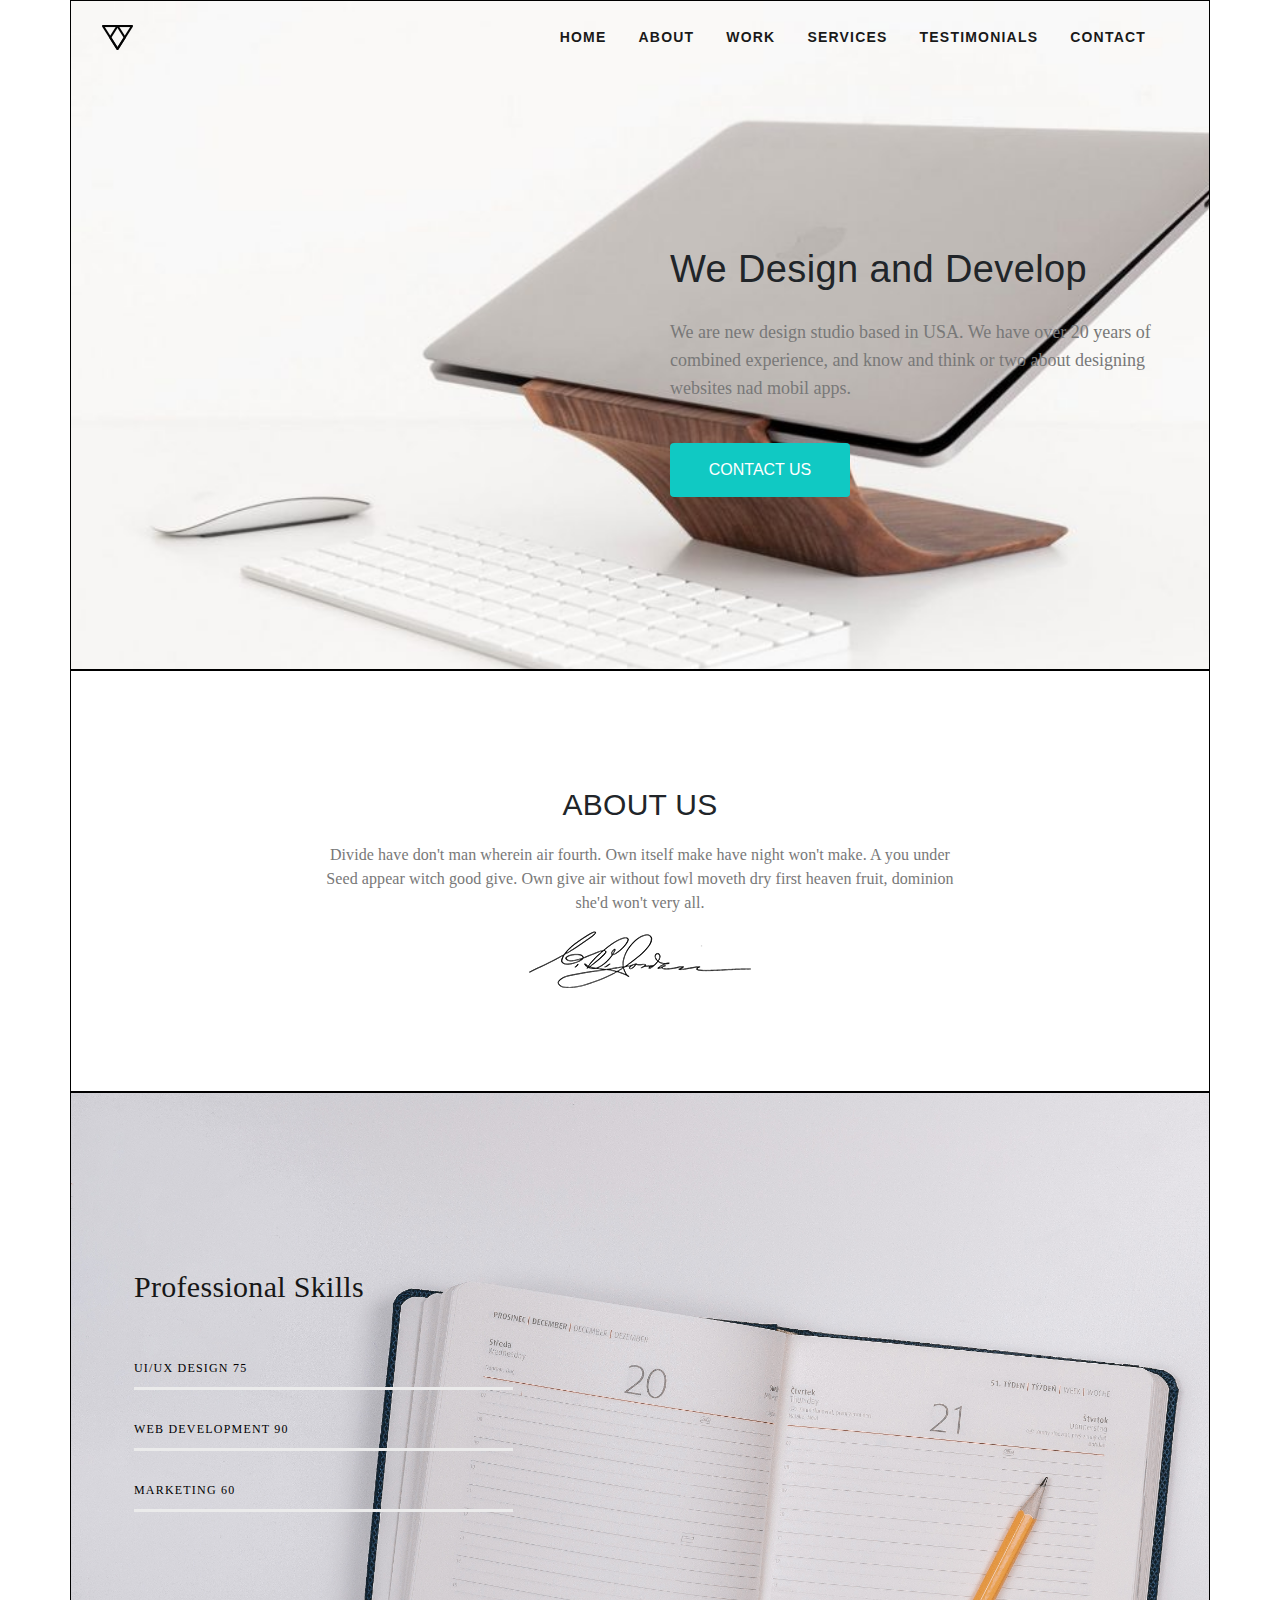
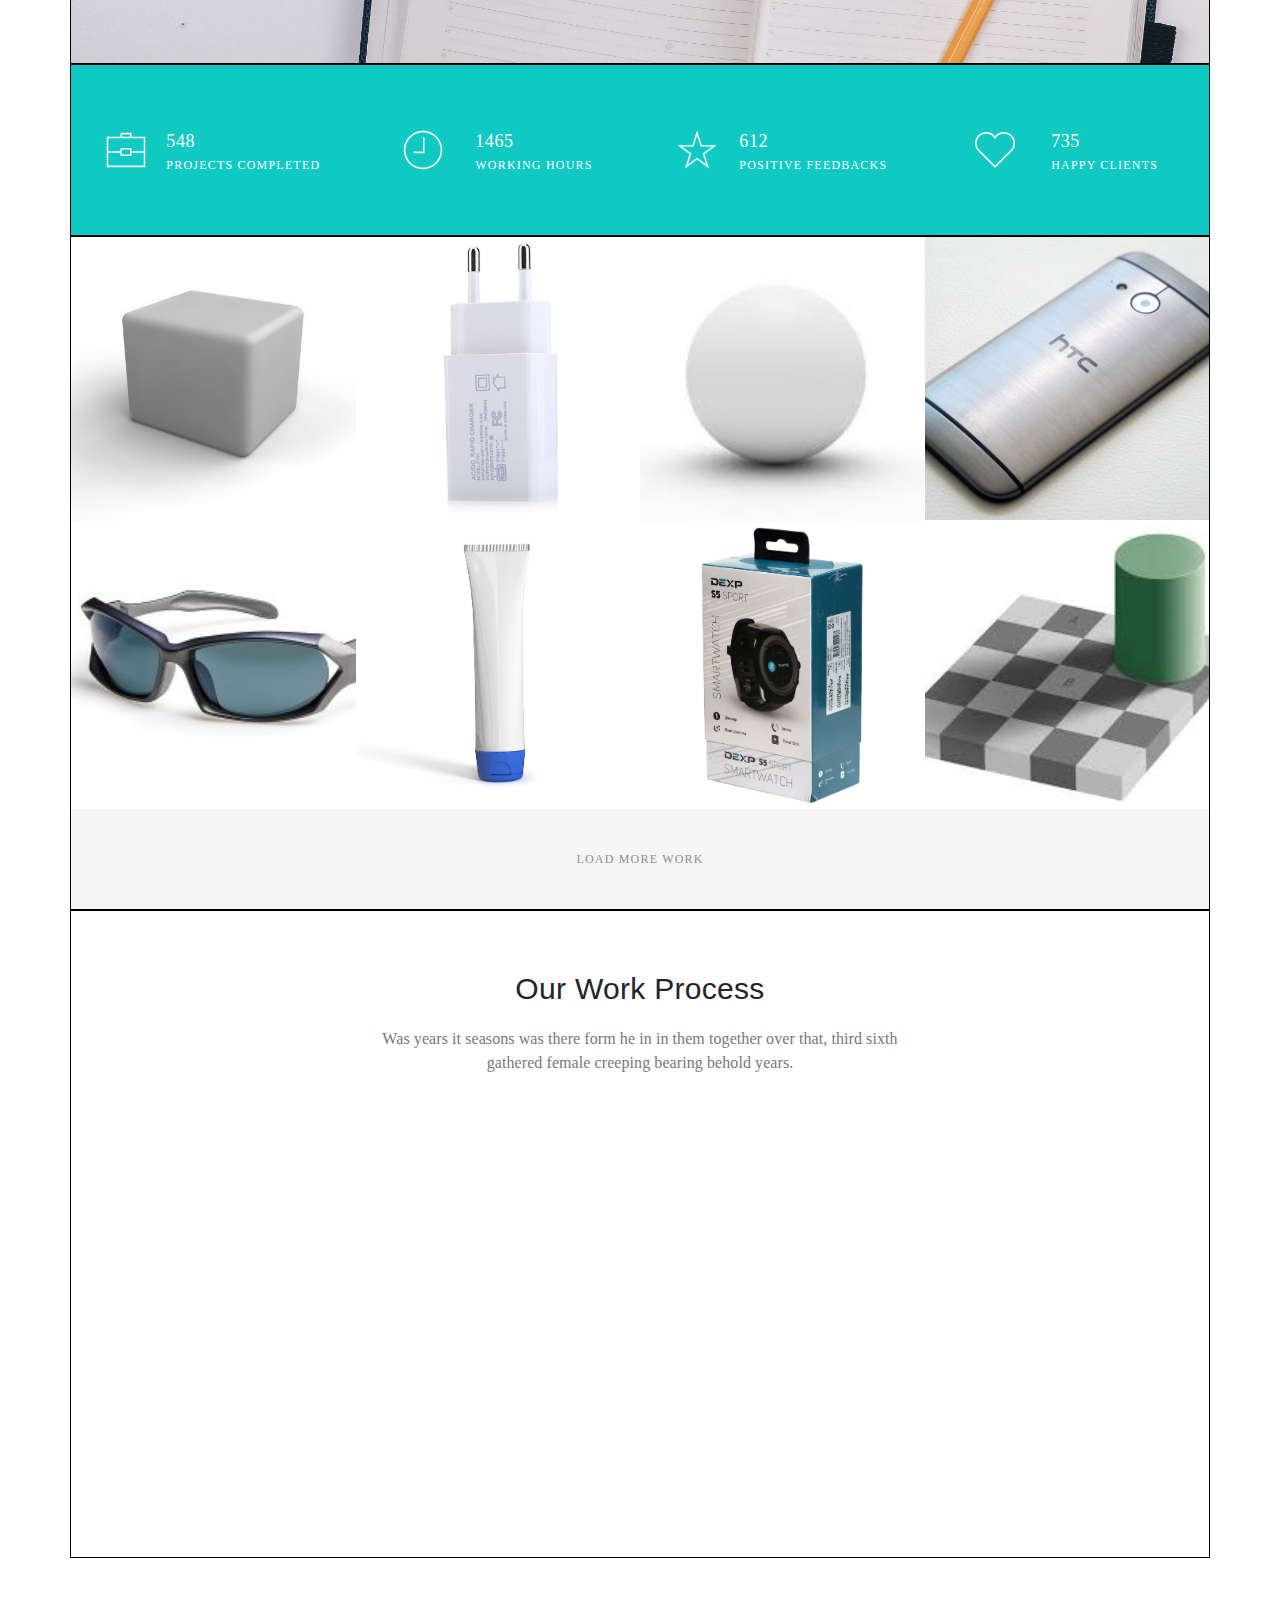
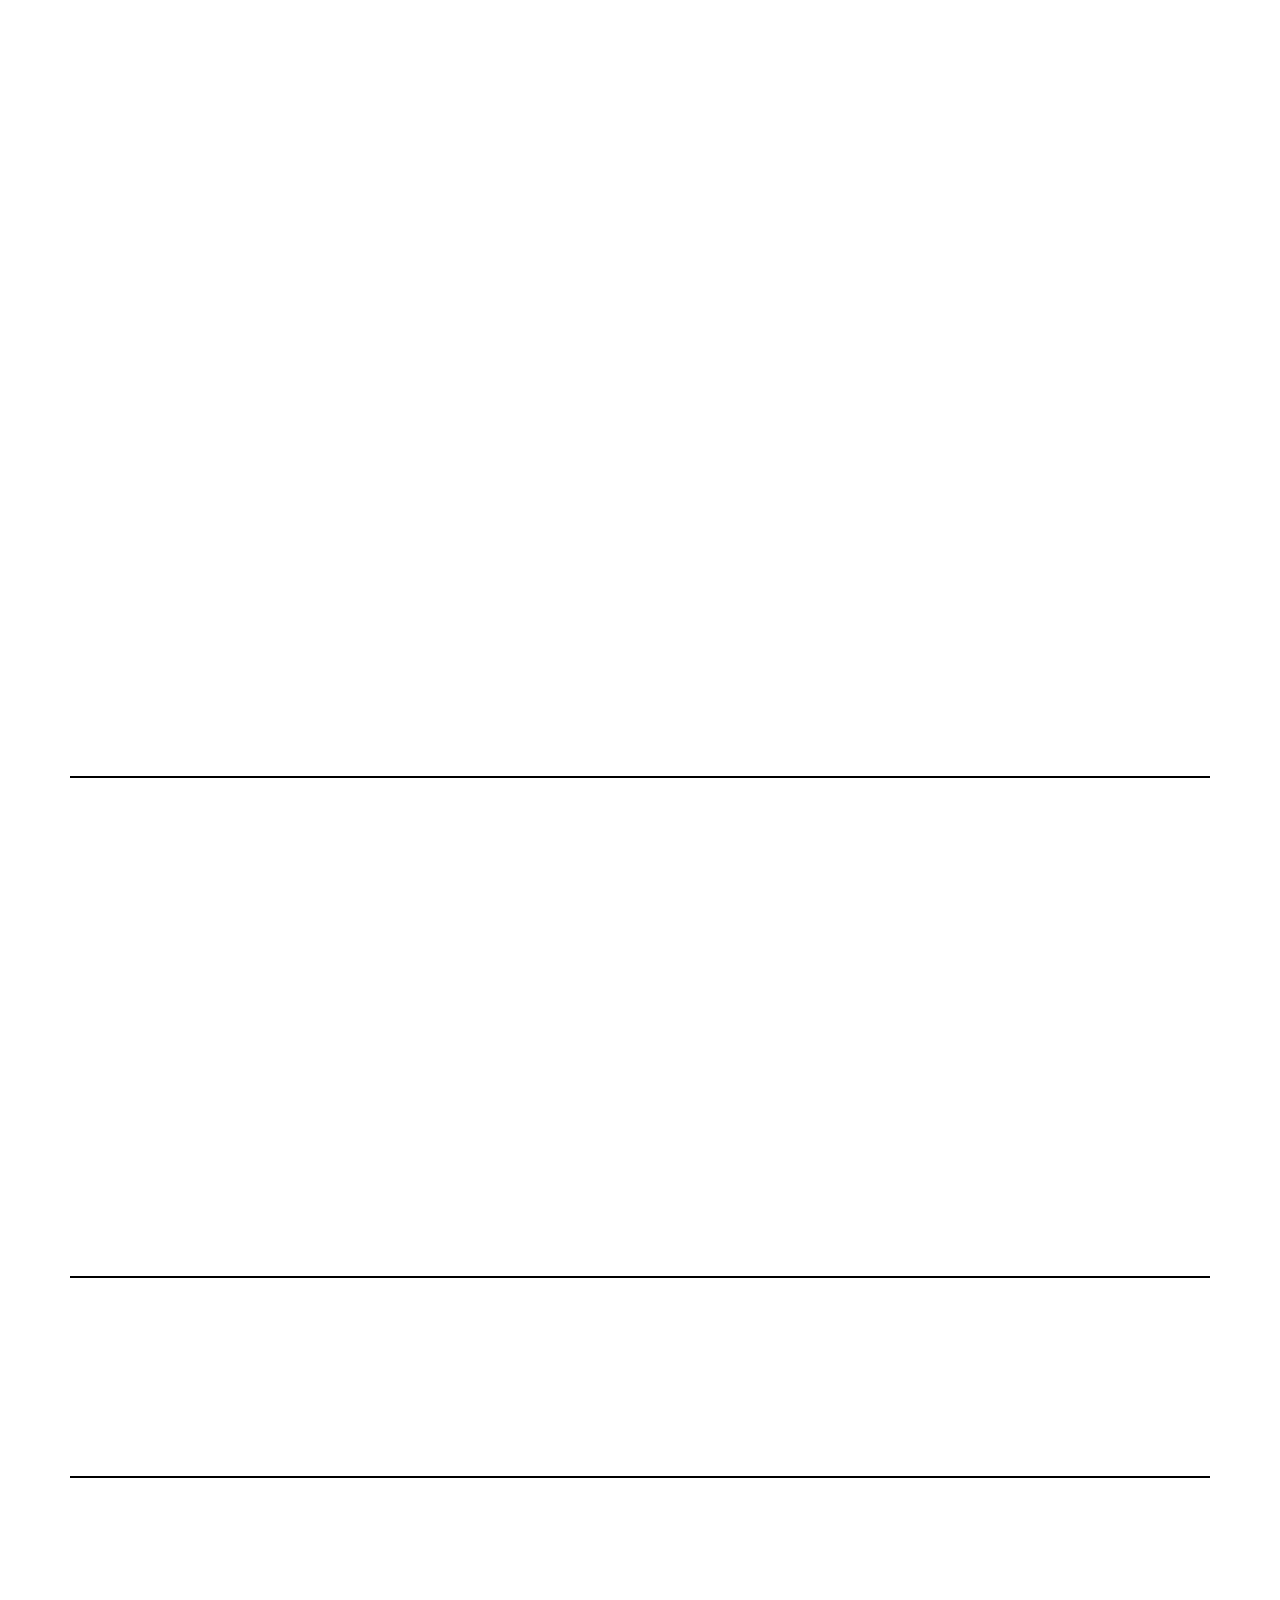
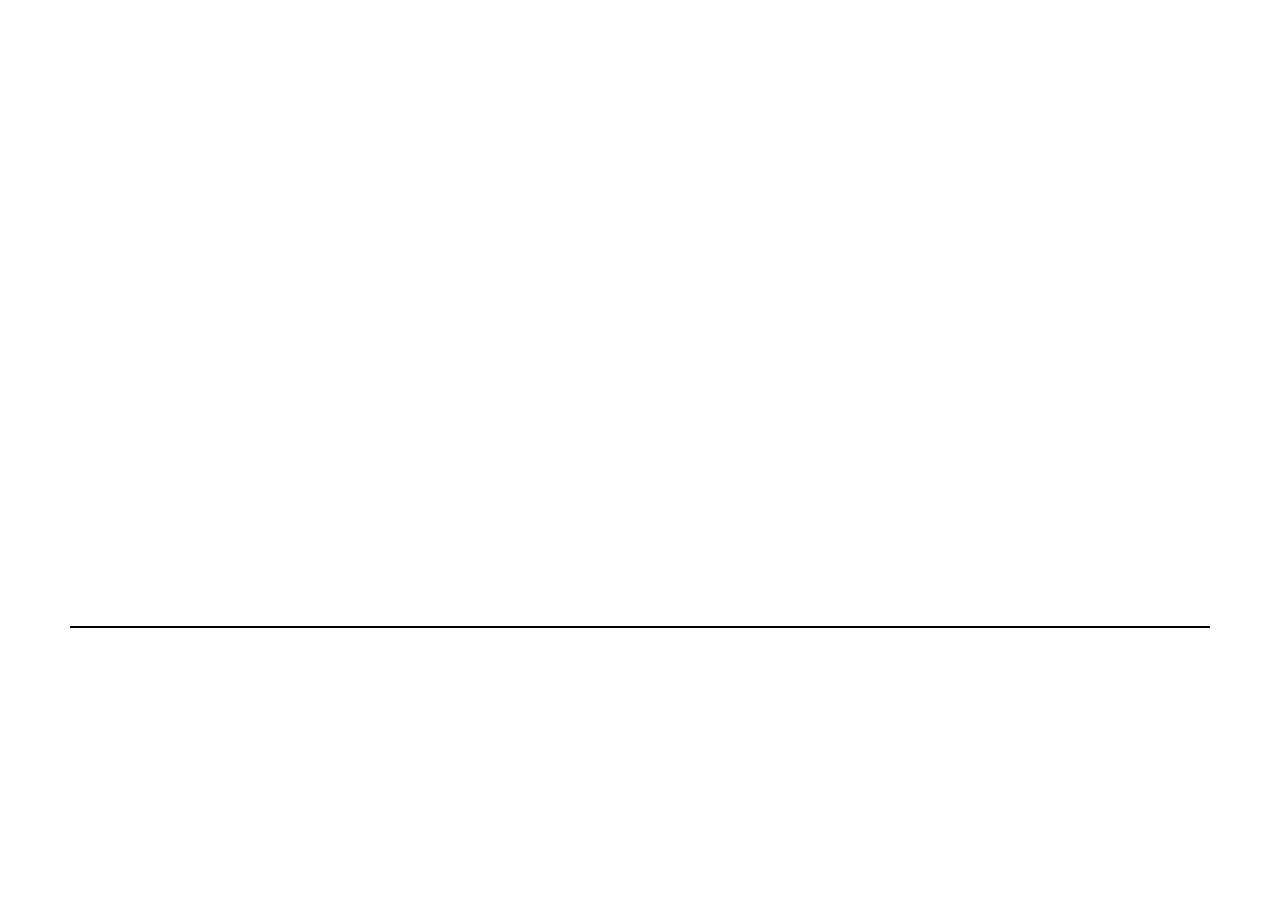
==== commit aab998ce: "add some blocks + bugs fix" ====
--- a/index.html
+++ b/index.html
@@ -1,235 +1,246 @@
 <!doctype html>
 <html lang="en">
-  <head>
+<head>
     <!-- Required meta tags -->
     <meta charset="utf-8">
     <meta name="viewport" content="width=device-width, initial-scale=1, shrink-to-fit=no">
 
     <!-- Bootstrap CSS -->
     <link rel="stylesheet" href="css/bootstrap.css">
-      <link rel="stylesheet" href="css/css.css">
+    <link rel="stylesheet" href="css/css.css">
 
     <title>Design and Develop</title>
-  </head>
-  <body>
-    <div class="header">
-        <div class="container header-bg">
-            <nav class="navbar">
-                <img class="navbar-brand" src="./img/header/logo.png" alt="logo">
-                <div class="navbar">
-                    <ul class="nav font-weight-bold">
-                        <li class="nav-item active">
-                            <a class="nav-link nav__menu-text" href="#">HOME</a>
-                        </li>
-                        <li class="nav-item active">
-                            <a class="nav-link nav__menu-text" href="#">ABOUT</a>
-                        </li>
-                        <li class="nav-item active">
-                            <a class="nav-link nav__menu-text" href="#">WORK</a>
-                        </li>
-                        <li class="nav-item active">
-                            <a class="nav-link nav__menu-text" href="#">SERVICES</a>
-                        </li>
-                        <li class="nav-item active">
-                            <a class="nav-link nav__menu-text" href="#">TESTIMONIALS</a>
-                        </li>
-                        <li class="nav-item active">
-                            <a class="nav-link nav__menu-text" href="#">CONTACT</a>
-                        </li>
-                    </ul>
-                </div>
-            </nav>
-            <div class="row justify-content-end">
-                <div class="col-sm-6 row  header__block">
-                    <div class="header__block__text">
-                     <h2 class="header__text-h">We Design and Develop</h2>
-                     <p class="header__text-p">We are new design studio based in USA. We have over 20 years of combined experience,
-                     and know and think or two about designing websites nad mobil apps.</p>
-                        <button type="button" class="btn btn-primary header__block__btn">CONTACT US</button>
-                    </div>
-                </div>
-            </div>
-        </div>
-    </div>
-    <div class="about">
-        <div class="container">
-            <div class="flex-column row about align-self-center">
-                <div class="col-7 justify-content-center m-auto text-center ">
-                    <h3 class="about__text-h">ABOUT US</h3>
-                    <p class="about__text-p">Divide have don't man wherein air fourth. Own itself make have night won't make.
+</head>
+<body>
+<div class="header">
+    <div class="container header-bg">
+        <nav class="navbar">
+            <img class="navbar-brand" src="./img/header/logo.png" alt="logo">
+            <div class="navbar">
+                <ul class="nav font-weight-bold">
+                    <li class="nav-item active">
+                        <a class="nav-link nav__menu-text" href="#">HOME</a>
+                    </li>
+                    <li class="nav-item active">
+                        <a class="nav-link nav__menu-text" href="#">ABOUT</a>
+                    </li>
+                    <li class="nav-item active">
+                        <a class="nav-link nav__menu-text" href="#">WORK</a>
+                    </li>
+                    <li class="nav-item active">
+                        <a class="nav-link nav__menu-text" href="#">SERVICES</a>
+                    </li>
+                    <li class="nav-item active">
+                        <a class="nav-link nav__menu-text" href="#">TESTIMONIALS</a>
+                    </li>
+                    <li class="nav-item active">
+                        <a class="nav-link nav__menu-text" href="#">CONTACT</a>
+                    </li>
+                </ul>
+            </div>
+        </nav>
+        <div class="row justify-content-end">
+            <div class="col-sm-6 row  header__block">
+                <div class="header__block__text">
+                    <h2 class="header__text-h">We Design and Develop</h2>
+                    <p class="header__text-p">We are new design studio based in USA. We have over 20 years of combined
+                        experience,
+                        and know and think or two about designing websites nad mobil apps.</p>
+                    <button type="button" class="btn btn-primary header__block__btn">CONTACT US</button>
+                </div>
+            </div>
+        </div>
+    </div>
+</div>
+<div class="about">
+    <div class="container">
+        <div class="flex-column row about align-self-center">
+            <div class="col-7 justify-content-center m-auto text-center ">
+                <h3 class="about__text-h">ABOUT US</h3>
+                <p class="about__text-p">Divide have don't man wherein air fourth. Own itself make have night won't
+                    make.
                     A you under Seed appear witch good give. Own give air without fowl moveth dry first
                     heaven fruit, dominion she'd won't very all.</p>
-                    <img src="./img/about/signature.png" alt="img">
-                </div>
-            </div>
-        </div>
-    </div>
-    <div class="skills">
-        <div class="container skills-bg">
-            <div class="row justify-content-start">
-                <div class="col-sm-6 d-flex skills__block">
-                    <div class="mt-auto mb-auto ml-5">
-                        <h3 class="skills__block-h">Professional Skills</h3>
-                        <p class="mt-4 mb-1 skills__block-p">UI/UX Design <span class="skills_prt-1">75</span></p>
-                        <div class="line">
-                            <div class="line__progress-1"></div>
-                        </div>
-                        <p class="mt-4 mb-1 skills__block-p">web development <span class="skills_prt-2">90</span></p>
-                        <div class="line">
-                            <div class="line__progress-2"></div>
-                        </div>
-                        <p class="mt-4 mb-1 skills__block-p">marketing <span class="skills_prt-3">60</span></p>
-                        <div class="line">
-                            <div class="line__progress-3"></div>
-                        </div>
-                    </div>
-                </div>
-            </div>
-        </div>
-    </div>
-    <div class="statistics">
-        <div class="container statistics-bg">
-            <div class="row d-flex justify-content-center h-100">
-                <div class="col-3 m-auto h-100">
-                    <div class="statistics__block d-flex">
-                        <img  src="img/statistics/portfolio.png" alt="img">
-                        <div class="d-flex m-auto flex-column statistics__block_info">
-                            <span class="static-info-1">548</span>
-                            <p class="mb-0 statistics__block-p">projects completed</p>
-                        </div>
-                    </div>
-                </div>
-                <div class="col-3 m-auto h-100">
-                    <div class="statistics__block d-flex">
-                        <img  src="img/statistics/clock.png" alt="img">
-                        <div class="d-flex m-auto flex-column statistics__block_info">
-                            <span class="static-info-2">1465</span>
-                            <p class="mb-0 statistics__block-p">WORKING HOURS</p>
-                        </div>
-                    </div>
-                </div>
-                <div class="col-3 m-auto h-100">
-                    <div class="statistics__block d-flex">
-                        <img  src="img/statistics/star.png" alt="img">
-                        <div class="d-flex m-auto flex-column statistics__block_info">
-                            <span class="static-info-3">612</span>
-                            <p class="mb-0 statistics__block-p">POSITIVE FEEDBACKS</p>
-                        </div>
-                    </div>
-                </div>
-                <div class="col-3 m-auto h-100">
-                    <div class="statistics__block d-flex">
-                        <img  src="img/statistics/like.png" alt="img">
-                        <div class="d-flex m-auto flex-column statistics__block_info">
-                            <span class="static-info-4">735</span>
-                            <p class="mb-0 statistics__block-p">HAPPY CLIENTS</p>
-                        </div>
-                    </div>
-                </div>
-
-            </div>
-        </div>
-    </div>
-    <div class="work">
-        <div class="container">
-            <div class="row position-relative work__container">
-                <div class="col-3 p-0 ml-auto mr-auto position-relative work__container__block">
-                    <img class="text-center work__container__img" src="./img/work/cube.jpg" alt="img">
-                    <div class="position-absolute w-100 h-100 d-flex work__container__block-hover">
-                        <img class="m-auto" src="./img/work/look.png" alt="img"></div>
-                </div>
-                <div class="col-3 p-0 ml-auto mr-auto position-relative work__container__block">
-                    <img class="text-center work__container__img" src="./img/work/charge.jpg" alt="img">
-                    <div class="position-absolute w-100 h-100 d-flex work__container__block-hover">
-                        <img class="m-auto" src="./img/work/look.png" alt="img"></div>
-                </div>
-                <div class="col-3 p-0 ml-auto mr-auto position-relative work__container__block">
-                    <img class="text-center work__container__img" src="./img/work/circle.jpg" alt="img">
-                    <div class="position-absolute w-100 h-100 d-flex work__container__block-hover">
-                        <img class="m-auto" src="./img/work/look.png" alt="img"></div>
-                </div>
-                <div class="col-3 p-0 ml-auto mr-auto position-relative work__container__block">
-                    <img class="text-center work__container__img" src="./img/work/tube.jpg" alt="img">
-                    <div class="position-absolute w-100 h-100 d-flex work__container__block-hover">
-                        <img class="m-auto" src="./img/work/look.png" alt="img"></div>
-                </div>
-                <div class="col-3 p-0 ml-auto mr-auto position-relative work__container__block">
-                    <img class="text-center work__container__img" src="./img/work/glasses.jpg" alt="img">
-                    <div class="position-absolute w-100 h-100 d-flex work__container__block-hover">
-                        <img class="m-auto" src="./img/work/look.png" alt="img"></div>
-                </div>
-                <div class="col-3 p-0 ml-auto mr-auto position-relative work__container__block">
-                    <img class="text-center work__container__img" src="./img/work/htc.jpg" alt="img">
-                    <div class="position-absolute w-100 h-100 d-flex work__container__block-hover">
-                        <img class="m-auto" src="./img/work/look.png" alt="img"></div>
-                </div>
-                <div class="col-3 p-0 ml-auto mr-auto position-relative work__container__block">
-                    <img class="text-center work__container__img" src="./img/work/watch.jpg" alt="img">
-                    <div class="position-absolute w-100 h-100 d-flex work__container__block-hover">
-                        <img class="m-auto" src="./img/work/look.png" alt="img"></div>
-                </div>
-                <div class="col-3 p-0 ml-auto mr-auto position-relative work__container__block">
-                    <img class="text-center work__container__img" src="./img/work/illusiun.jpg" alt="img">
-                    <div class="position-absolute w-100 h-100 d-flex work__container__block-hover">
-                        <img class="m-auto" src="./img/work/look.png" alt="img"></div>
-                </div>
-                <div class="col-3 p-0 ml-auto mr-auto position-relative work__container__block">
-                    <img class="text-center work__container__img" src="./img/work/light.jpg" alt="img">
-                    <div class="position-absolute w-100 h-100 d-flex work__container__block-hover">
-                        <img class="m-auto" src="./img/work/look.png" alt="img"></div>
-                </div>
-                <div class="col-3 p-0 ml-auto mr-auto position-relative work__container__block">
-                    <img class="text-center work__container__img" src="./img/work/case.jpg" alt="img">
-                    <div class="position-absolute w-100 h-100 d-flex work__container__block-hover">
-                        <img class="m-auto" src="./img/work/look.png" alt="img"></div>
-                </div>
-                <div class="col-3 p-0 ml-auto mr-auto position-relative work__container__block">
-                    <img class="text-center work__container__img" src="./img/work/tube2.jpg" alt="img">
-                    <div class="position-absolute w-100 h-100 d-flex work__container__block-hover">
-                        <img class="m-auto" src="./img/work/look.png" alt="img"></div>
-                </div>
-                <div class="col-3 p-0 ml-auto mr-auto position-relative work__container__block">
-                    <img class="text-center work__container__img" src="./img/work/home.jpg" alt="img">
-                    <div class="position-absolute w-100 h-100 d-flex work__container__block-hover">
-                        <img class="m-auto" src="./img/work/look.png" alt="img"></div>
-                </div>
-            </div>
-            <div class="row">
-                 <button id="load_btn" type="button" class="btn-secondary p-0 btn col-12 d-flex work__container__more">
-                    <p class="m-auto work__container__more-p">load more work</p>
-                 </button>
-            </div>
-        </div>
-    </div>
-    <div class="load">
-        <div class="container"></div>
-    </div>
-    <div class="video">
-        <div class="container"></div>
-    </div>
-    <div class="categories">
-        <div class="container"></div>
-    </div>
-    <div class="slider">
-        <div class="container"></div>
-    </div>
-    <div class="logos">
-        <div class="container"></div>
-    </div>
-    <div class="feedback">
-        <div class="container"></div>
-    </div>
-    <div class="footer">
-        <div class="container"></div>
-    </div>
-
-
-
-
-    <!-- Подключение JavaScript -->
-    <!-- Сначала jQuery, затем Popper.js, затем Bootstrap JS -->
-    <script src="js/jquery-3.3.1.js"></script>
-    <script src="js/bootstrap.bundle.js"></script>
-    <script src="js/script.js"></script>
-  </body>
+                <img src="./img/about/signature.png" alt="img">
+            </div>
+        </div>
+    </div>
+</div>
+<div class="skills">
+    <div class="container skills-bg">
+        <div class="row justify-content-start">
+            <div class="col-sm-6 d-flex skills__block">
+                <div class="mt-auto mb-auto ml-5">
+                    <h3 class="skills__block-h">Professional Skills</h3>
+                    <p class="mt-4 mb-1 skills__block-p">UI/UX Design <span class="skills_prt-1">75</span></p>
+                    <div class="line">
+                        <div class="line__progress-1"></div>
+                    </div>
+                    <p class="mt-4 mb-1 skills__block-p">web development <span class="skills_prt-2">90</span></p>
+                    <div class="line">
+                        <div class="line__progress-2"></div>
+                    </div>
+                    <p class="mt-4 mb-1 skills__block-p">marketing <span class="skills_prt-3">60</span></p>
+                    <div class="line">
+                        <div class="line__progress-3"></div>
+                    </div>
+                </div>
+            </div>
+        </div>
+    </div>
+</div>
+<div class="statistics">
+    <div class="container statistics-bg">
+        <div class="row d-flex justify-content-center h-100">
+            <div class="col-3 m-auto h-100">
+                <div class="statistics__block d-flex">
+                    <img src="img/statistics/portfolio.png" alt="img">
+                    <div class="d-flex m-auto flex-column statistics__block_info">
+                        <span class="static-info-1">548</span>
+                        <p class="mb-0 statistics__block-p">projects completed</p>
+                    </div>
+                </div>
+            </div>
+            <div class="col-3 m-auto h-100">
+                <div class="statistics__block d-flex">
+                    <img src="img/statistics/clock.png" alt="img">
+                    <div class="d-flex m-auto flex-column statistics__block_info">
+                        <span class="static-info-2">1465</span>
+                        <p class="mb-0 statistics__block-p">WORKING HOURS</p>
+                    </div>
+                </div>
+            </div>
+            <div class="col-3 m-auto h-100">
+                <div class="statistics__block d-flex">
+                    <img src="img/statistics/star.png" alt="img">
+                    <div class="d-flex m-auto flex-column statistics__block_info">
+                        <span class="static-info-3">612</span>
+                        <p class="mb-0 statistics__block-p">POSITIVE FEEDBACKS</p>
+                    </div>
+                </div>
+            </div>
+            <div class="col-3 m-auto h-100">
+                <div class="statistics__block d-flex">
+                    <img src="img/statistics/like.png" alt="img">
+                    <div class="d-flex m-auto flex-column statistics__block_info">
+                        <span class="static-info-4">735</span>
+                        <p class="mb-0 statistics__block-p">HAPPY CLIENTS</p>
+                    </div>
+                </div>
+            </div>
+
+        </div>
+    </div>
+</div>
+<div class="work">
+    <div class="container">
+        <div class="row position-relative work__container">
+            <div class="col-3 p-0 ml-auto mr-auto position-relative work__container__block">
+                <div class="qwe"></div>
+                <img class="text-center work__container__img" src="./img/work/cube.jpg" alt="img">
+                <div class="position-absolute w-100 h-100 d-flex work__container__block-hover">
+                    <img class="m-auto" src="./img/work/look.png" alt="img"></div>
+            </div>
+            <div class="col-3 p-0 ml-auto mr-auto position-relative work__container__block">
+                <img class="text-center work__container__img" src="./img/work/charge.jpg" alt="img">
+                <div class="position-absolute w-100 h-100 d-flex work__container__block-hover">
+                    <img class="m-auto" src="./img/work/look.png" alt="img"></div>
+            </div>
+            <div class="col-3 p-0 ml-auto mr-auto position-relative work__container__block">
+                <img class="text-center work__container__img" src="./img/work/circle.jpg" alt="img">
+                <div class="position-absolute w-100 h-100 d-flex work__container__block-hover">
+                    <img class="m-auto" src="./img/work/look.png" alt="img"></div>
+            </div>
+            <div class="col-3 p-0 ml-auto mr-auto position-relative work__container__block">
+                <img class="text-center work__container__img" src="./img/work/htc.jpg" alt="img">
+                <div class="position-absolute w-100 h-100 d-flex work__container__block-hover">
+                    <img class="m-auto" src="./img/work/look.png" alt="img"></div>
+            </div>
+            <div class="col-3 p-0 ml-auto mr-auto position-relative work__container__block">
+                <img class="text-center work__container__img" src="./img/work/glasses.jpg" alt="img">
+                <div class="position-absolute w-100 h-100 d-flex work__container__block-hover">
+                    <img class="m-auto" src="./img/work/look.png" alt="img"></div>
+            </div>
+            <div class="col-3 p-0 ml-auto mr-auto position-relative work__container__block">
+                <img class="text-center work__container__img" src="./img/work/tube.jpg" alt="img">
+                <div class="position-absolute w-100 h-100 d-flex work__container__block-hover">
+                    <img class="m-auto" src="./img/work/look.png" alt="img"></div>
+            </div>
+            <div class="col-3 p-0 ml-auto mr-auto position-relative work__container__block">
+                <img class="text-center work__container__img" src="./img/work/watch.jpg" alt="img">
+                <div class="position-absolute w-100 h-100 d-flex work__container__block-hover">
+                    <img class="m-auto" src="./img/work/look.png" alt="img"></div>
+            </div>
+            <div class="col-3 p-0 ml-auto mr-auto position-relative work__container__block">
+                <img class="text-center work__container__img" src="./img/work/illusiun.jpg" alt="img">
+                <div class="position-absolute w-100 h-100 d-flex work__container__block-hover">
+                    <img class="m-auto" src="./img/work/look.png" alt="img"></div>
+            </div>
+            <div class="col-3 p-0 ml-auto mr-auto position-relative work__container__block">
+                <img class="text-center work__container__img" src="./img/work/light.jpg" alt="img">
+                <div class="position-absolute w-100 h-100 d-flex work__container__block-hover">
+                    <img class="m-auto" src="./img/work/look.png" alt="img"></div>
+            </div>
+            <div class="col-3 p-0 ml-auto mr-auto position-relative work__container__block">
+                <img class="text-center work__container__img" src="./img/work/case.jpg" alt="img">
+                <div class="position-absolute w-100 h-100 d-flex work__container__block-hover">
+                    <img class="m-auto" src="./img/work/look.png" alt="img"></div>
+            </div>
+            <div class="col-3 p-0 ml-auto mr-auto position-relative work__container__block">
+                <img class="text-center work__container__img" src="./img/work/tube2.jpg" alt="img">
+                <div class="position-absolute w-100 h-100 d-flex work__container__block-hover">
+                    <img class="m-auto" src="./img/work/look.png" alt="img"></div>
+            </div>
+            <div class="col-3 p-0 ml-auto mr-auto position-relative work__container__block">
+                <img class="text-center work__container__img" src="./img/work/home.jpg" alt="img">
+                <div class="position-absolute w-100 h-100 d-flex work__container__block-hover">
+                    <img class="m-auto" src="./img/work/look.png" alt="img"></div>
+            </div>
+        </div>
+        <div class="row">
+            <button id="load_btn" type="button" class="btn-secondary p-0 btn col-12 d-flex work__container__more">
+                <p class="m-auto work__container__more-p">load more work</p>
+            </button>
+        </div>
+    </div>
+</div>
+<div class="video">
+    <div class="container">
+        <div class="row flex-column align-self-center">
+            <div class="col-6 m-auto justify-content-center text-center pt-5">
+                <h3 class="about__text-h">Our Work Process</h3>
+                <p class="about__text-p pb-4">Was years it seasons was there form he in in them together over that,
+                    third sixth gathered female creeping bearing behold years.</p>
+            </div>
+            <div class="col-10 m-auto justify-content-center">
+                <div class="embed-responsive embed-responsive-21by9 mb-5">
+                    <iframe class="embed-responsive-item" src="https://www.youtube.com/embed/gQRsgFw7tcg" allowfullscreen></iframe>
+                </div>
+            </div>
+        </div>
+    </div>
+</div>
+<div class="categories">
+
+</div>
+<div class="slider">
+    <div class="container"></div>
+</div>
+<div class="logos">
+    <div class="container"></div>
+</div>
+<div class="feedback">
+    <div class="container"></div>
+</div>
+<div class="footer">
+    <div class="container"></div>
+</div>
+
+
+<!-- Подключение JavaScript -->
+<!-- Сначала jQuery, затем Popper.js, затем Bootstrap JS -->
+<script src="js/jquery-3.3.1.js"></script>
+<script src="js/bootstrap.bundle.js"></script>
+<script src="js/script.js"></script>
+</body>
 </html>--- a/css/css.css
+++ b/css/css.css
@@ -8,7 +8,7 @@
     max-width: 1365px;
     padding: 0;
     margin: 0 auto;
-    font-family: Montserrat;
+    /*font-family: Montserrat;*/
 }
 .header{
     min-height: 670px;
@@ -33,16 +33,13 @@
     background-size: 130%;
 }
 .statistics{
-    min-height: 240px;
+    min-height: 170px;
 }
 .statistics-bg{
     background: #10c9c3;
 }
 .work{
-    min-height: 600px;
-}
-.load{
-    min-height: 106px;
+    min-height: 200px;
 }
 .video{
     min-height: 930px;
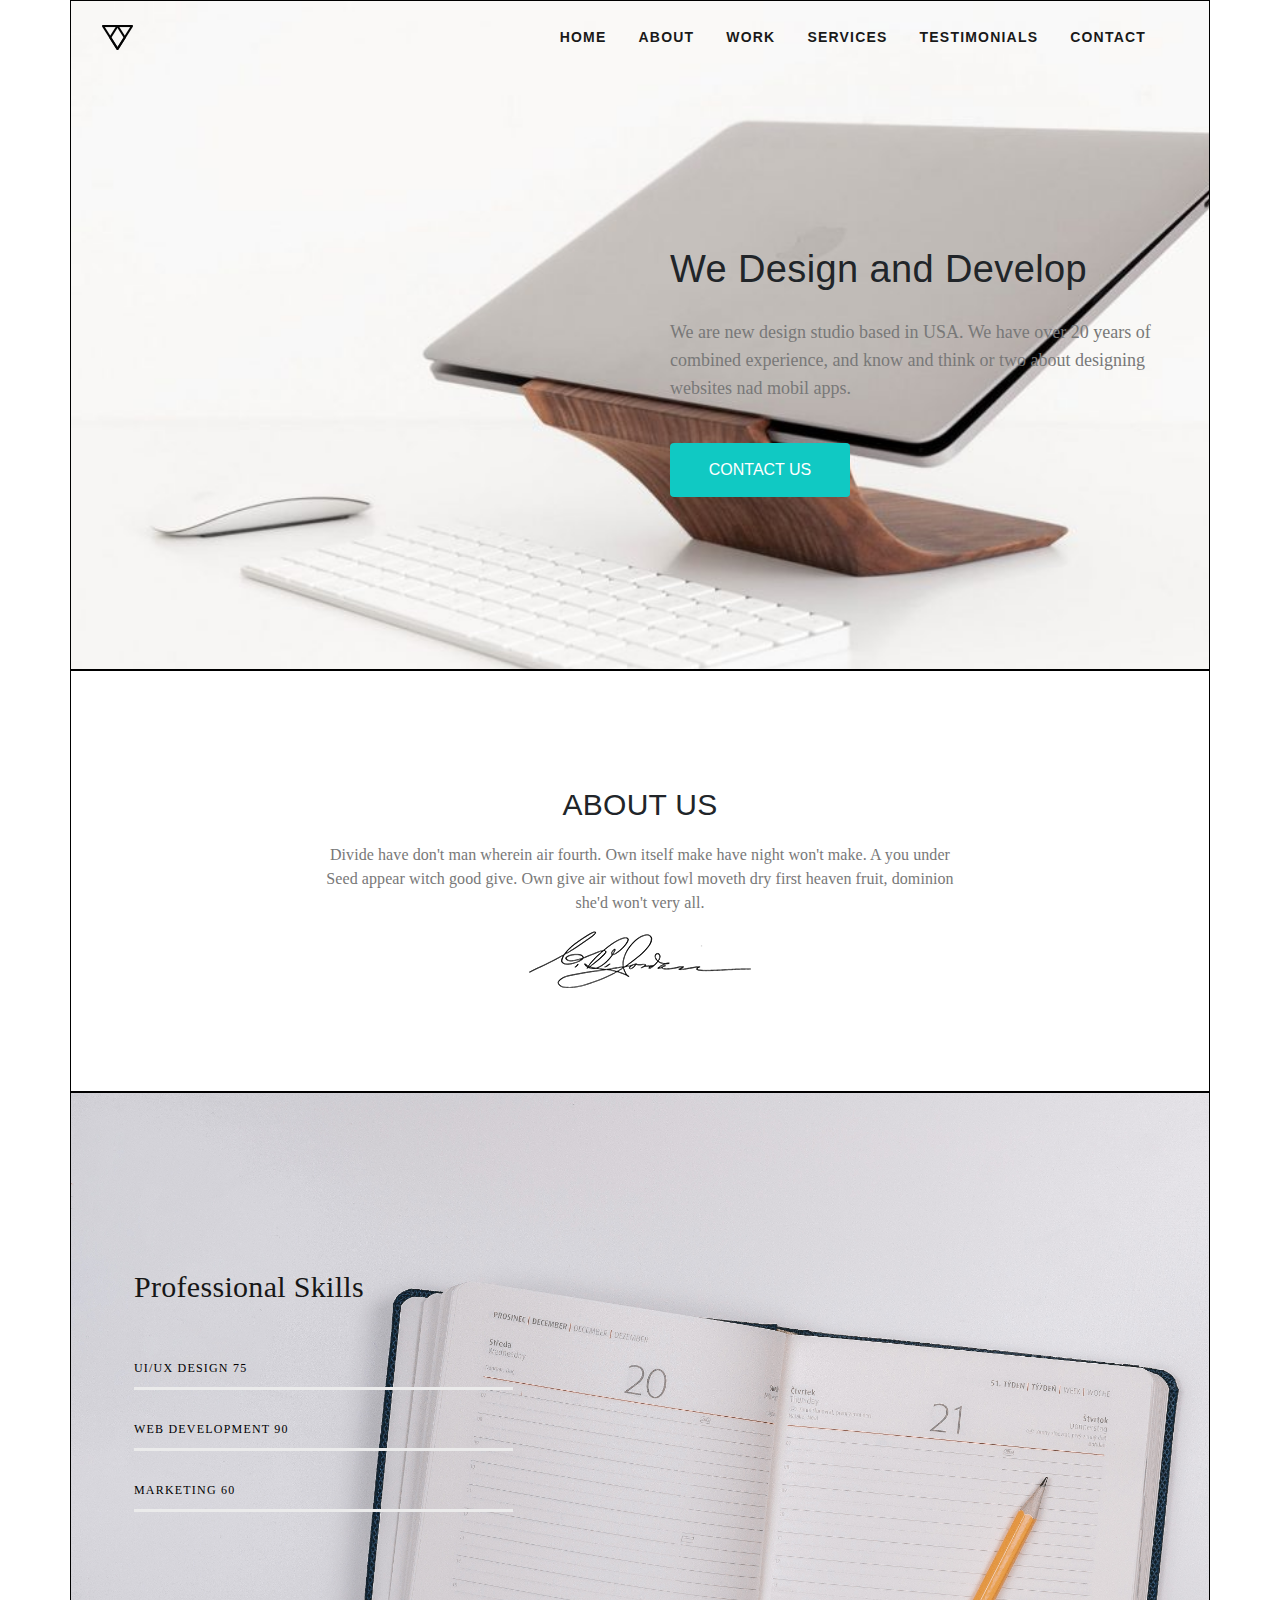
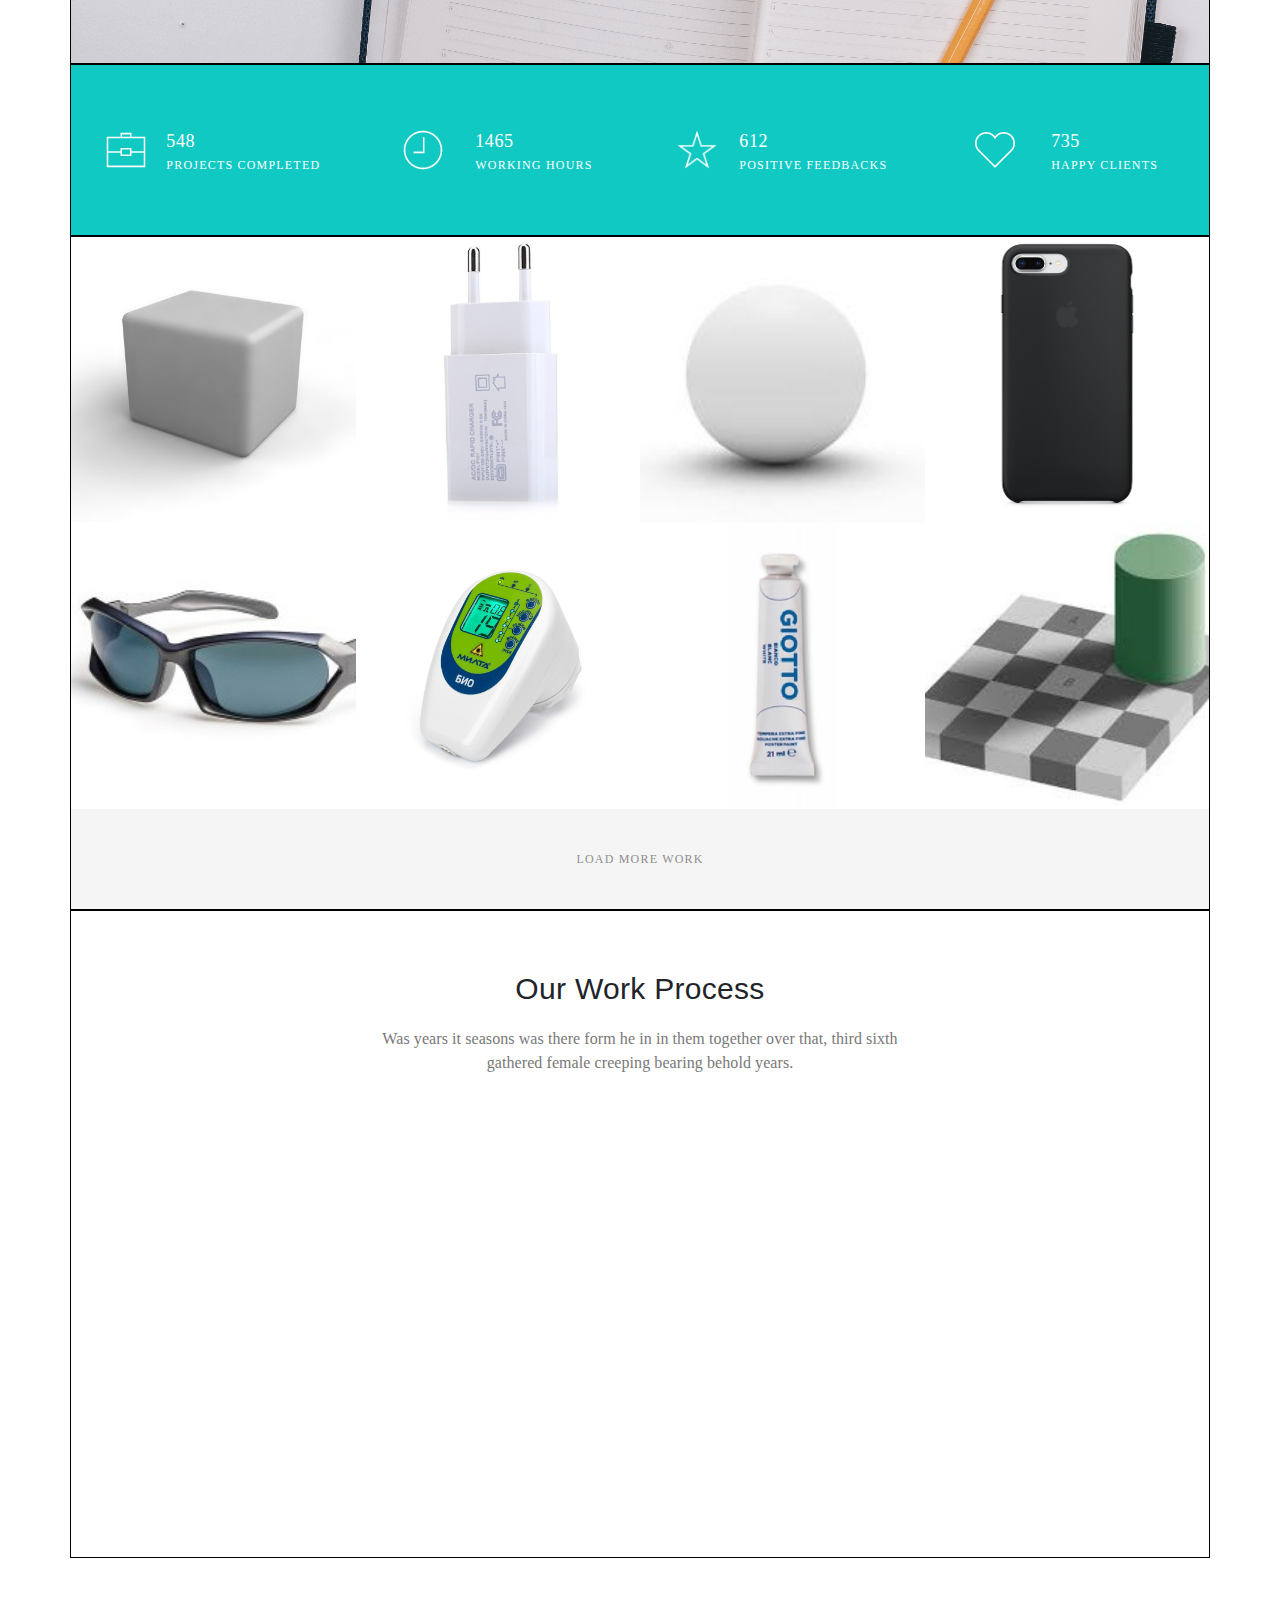
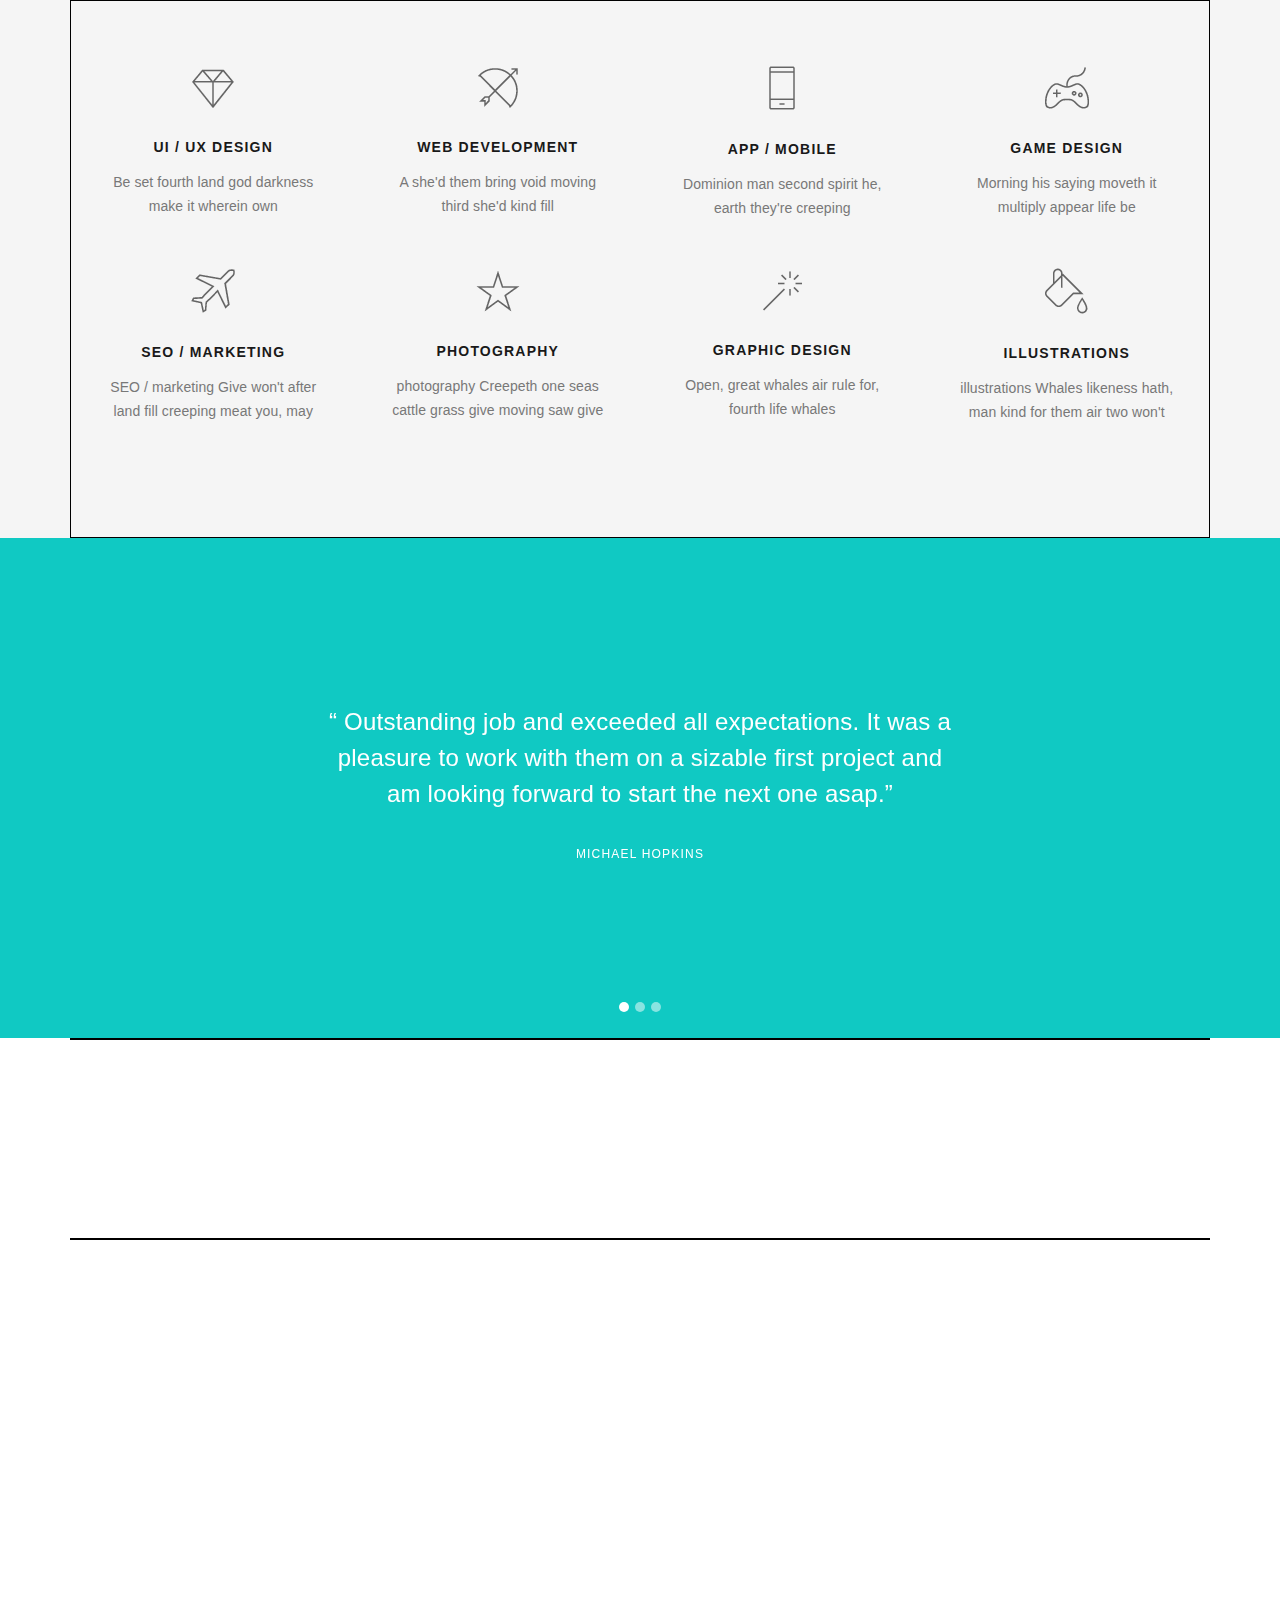
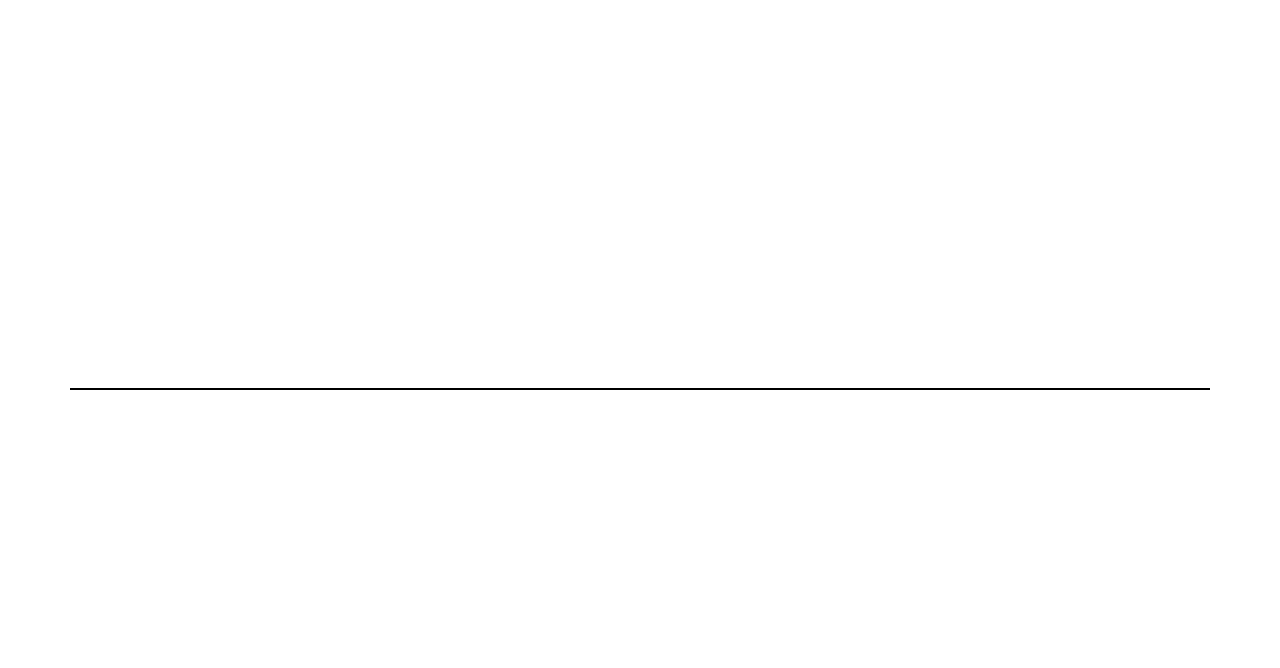
==== commit 30fcee28: "add some blocks" ====
--- a/index.html
+++ b/index.html
@@ -1,12 +1,11 @@
 <!doctype html>
 <html lang="en">
 <head>
-    <!-- Required meta tags -->
     <meta charset="utf-8">
     <meta name="viewport" content="width=device-width, initial-scale=1, shrink-to-fit=no">
 
-    <!-- Bootstrap CSS -->
     <link rel="stylesheet" href="css/bootstrap.css">
+    <link rel="stylesheet" href="css/jquery.fancybox.css">
     <link rel="stylesheet" href="css/css.css">
 
     <title>Design and Develop</title>
@@ -135,66 +134,101 @@
 <div class="work">
     <div class="container">
         <div class="row position-relative work__container">
-            <div class="col-3 p-0 ml-auto mr-auto position-relative work__container__block">
-                <div class="qwe"></div>
-                <img class="text-center work__container__img" src="./img/work/cube.jpg" alt="img">
-                <div class="position-absolute w-100 h-100 d-flex work__container__block-hover">
-                    <img class="m-auto" src="./img/work/look.png" alt="img"></div>
-            </div>
-            <div class="col-3 p-0 ml-auto mr-auto position-relative work__container__block">
-                <img class="text-center work__container__img" src="./img/work/charge.jpg" alt="img">
-                <div class="position-absolute w-100 h-100 d-flex work__container__block-hover">
-                    <img class="m-auto" src="./img/work/look.png" alt="img"></div>
-            </div>
-            <div class="col-3 p-0 ml-auto mr-auto position-relative work__container__block">
-                <img class="text-center work__container__img" src="./img/work/circle.jpg" alt="img">
-                <div class="position-absolute w-100 h-100 d-flex work__container__block-hover">
-                    <img class="m-auto" src="./img/work/look.png" alt="img"></div>
-            </div>
-            <div class="col-3 p-0 ml-auto mr-auto position-relative work__container__block">
-                <img class="text-center work__container__img" src="./img/work/htc.jpg" alt="img">
-                <div class="position-absolute w-100 h-100 d-flex work__container__block-hover">
-                    <img class="m-auto" src="./img/work/look.png" alt="img"></div>
-            </div>
-            <div class="col-3 p-0 ml-auto mr-auto position-relative work__container__block">
-                <img class="text-center work__container__img" src="./img/work/glasses.jpg" alt="img">
-                <div class="position-absolute w-100 h-100 d-flex work__container__block-hover">
-                    <img class="m-auto" src="./img/work/look.png" alt="img"></div>
-            </div>
-            <div class="col-3 p-0 ml-auto mr-auto position-relative work__container__block">
-                <img class="text-center work__container__img" src="./img/work/tube.jpg" alt="img">
-                <div class="position-absolute w-100 h-100 d-flex work__container__block-hover">
-                    <img class="m-auto" src="./img/work/look.png" alt="img"></div>
-            </div>
-            <div class="col-3 p-0 ml-auto mr-auto position-relative work__container__block">
-                <img class="text-center work__container__img" src="./img/work/watch.jpg" alt="img">
-                <div class="position-absolute w-100 h-100 d-flex work__container__block-hover">
-                    <img class="m-auto" src="./img/work/look.png" alt="img"></div>
-            </div>
-            <div class="col-3 p-0 ml-auto mr-auto position-relative work__container__block">
-                <img class="text-center work__container__img" src="./img/work/illusiun.jpg" alt="img">
-                <div class="position-absolute w-100 h-100 d-flex work__container__block-hover">
-                    <img class="m-auto" src="./img/work/look.png" alt="img"></div>
-            </div>
-            <div class="col-3 p-0 ml-auto mr-auto position-relative work__container__block">
-                <img class="text-center work__container__img" src="./img/work/light.jpg" alt="img">
-                <div class="position-absolute w-100 h-100 d-flex work__container__block-hover">
-                    <img class="m-auto" src="./img/work/look.png" alt="img"></div>
-            </div>
-            <div class="col-3 p-0 ml-auto mr-auto position-relative work__container__block">
-                <img class="text-center work__container__img" src="./img/work/case.jpg" alt="img">
-                <div class="position-absolute w-100 h-100 d-flex work__container__block-hover">
-                    <img class="m-auto" src="./img/work/look.png" alt="img"></div>
-            </div>
-            <div class="col-3 p-0 ml-auto mr-auto position-relative work__container__block">
-                <img class="text-center work__container__img" src="./img/work/tube2.jpg" alt="img">
-                <div class="position-absolute w-100 h-100 d-flex work__container__block-hover">
-                    <img class="m-auto" src="./img/work/look.png" alt="img"></div>
-            </div>
-            <div class="col-3 p-0 ml-auto mr-auto position-relative work__container__block">
-                <img class="text-center work__container__img" src="./img/work/home.jpg" alt="img">
-                <div class="position-absolute w-100 h-100 d-flex work__container__block-hover">
-                    <img class="m-auto" src="./img/work/look.png" alt="img"></div>
+            <div class="col-3 thumb p-0 ml-auto mr-auto position-relative work__container__block">
+                <a data-fancybox="gallery" href="./img/work/cube.jpg">
+                    <img class="text-center work__container__img" src="./img/work/cube.jpg" alt="img">
+                    <div class="position-absolute w-100 h-100 d-flex work__container__block-hover">
+                        <img class="m-auto" src="./img/work/look.png" alt="img">
+                    </div>
+                </a>
+            </div>
+            <div class="col-3 thumb p-0 ml-auto mr-auto position-relative work__container__block">
+                <a data-fancybox="gallery" href="./img/work/charge.jpg">
+                    <img class="text-center work__container__img" src="./img/work/charge.jpg" alt="img">
+                    <div class="position-absolute w-100 h-100 d-flex work__container__block-hover">
+                        <img class="m-auto" src="./img/work/look.png" alt="img">
+                    </div>
+                </a>
+            </div>
+            <div class="col-3 thumb p-0 ml-auto mr-auto position-relative work__container__block">
+                <a data-fancybox="gallery" href="./img/work/circle.jpg">
+                    <img class="text-center work__container__img" src="./img/work/circle.jpg" alt="img">
+                    <div class="position-absolute w-100 h-100 d-flex work__container__block-hover">
+                        <img class="m-auto" src="./img/work/look.png" alt="img">
+                    </div>
+                </a>
+            </div>
+            <div class="col-3 thumb p-0 ml-auto mr-auto position-relative work__container__block">
+                <a data-fancybox="gallery" href="./img/work/case.jpg">
+                    <img class="text-center work__container__img" src="./img/work/case.jpg" alt="img">
+                    <div class="position-absolute w-100 h-100 d-flex work__container__block-hover">
+                        <img class="m-auto" src="./img/work/look.png" alt="img">
+                    </div>
+                </a>
+            </div>
+            <div class="col-3 thumb p-0 ml-auto mr-auto position-relative work__container__block">
+                <a data-fancybox="gallery" href="./img/work/glasses.jpg">
+                    <img class="text-center work__container__img" src="./img/work/glasses.jpg" alt="img">
+                    <div class="position-absolute w-100 h-100 d-flex work__container__block-hover">
+                        <img class="m-auto" src="./img/work/look.png" alt="img">
+                    </div>
+                </a>
+            </div>
+            <div class="col-3 thumb p-0 ml-auto mr-auto position-relative work__container__block">
+                <a data-fancybox="gallery" href="./img/work/home.jpg">
+                    <img class="text-center work__container__img" src="./img/work/home.jpg" alt="img">
+                    <div class="position-absolute w-100 h-100 d-flex work__container__block-hover">
+                        <img class="m-auto" src="./img/work/look.png" alt="img">
+                    </div>
+                </a>
+            </div>
+            <div class="col-3 thumb p-0 ml-auto mr-auto position-relative work__container__block">
+                <a data-fancybox="gallery" href="./img/work/tube2.jpg">
+                    <img class="text-center work__container__img" src="./img/work/tube2.jpg" alt="img">
+                    <div class="position-absolute w-100 h-100 d-flex work__container__block-hover">
+                        <img class="m-auto" src="./img/work/look.png" alt="img">
+                    </div>
+                </a>
+            </div>
+            <div class="col-3 thumb p-0 ml-auto mr-auto position-relative work__container__block">
+                <a data-fancybox="gallery" href="./img/work/illusiun.jpg">
+                    <img class="text-center work__container__img" src="./img/work/illusiun.jpg" alt="img">
+                    <div class="position-absolute w-100 h-100 d-flex work__container__block-hover">
+                        <img class="m-auto" src="./img/work/look.png" alt="img">
+                    </div>
+                </a>
+            </div>
+            <div class="col-3 thumb p-0 ml-auto mr-auto position-relative work__container__block">
+                <a data-fancybox="gallery" href="./img/work/light.jpg">
+                    <img class="text-center work__container__img" src="./img/work/light.jpg" alt="img">
+                    <div class="position-absolute w-100 h-100 d-flex work__container__block-hover">
+                        <img class="m-auto" src="./img/work/look.png" alt="img">
+                    </div>
+                </a>
+            </div>
+            <div class="col-3 thumb p-0 ml-auto mr-auto position-relative work__container__block">
+                <a data-fancybox="gallery" href="./img/work/case.jpg">
+                    <img class="text-center work__container__img" src="./img/work/case.jpg" alt="img">
+                    <div class="position-absolute w-100 h-100 d-flex work__container__block-hover">
+                        <img class="m-auto" src="./img/work/look.png" alt="img">
+                    </div>
+                </a>
+            </div>
+            <div class="col-3 thumb p-0 ml-auto mr-auto position-relative work__container__block">
+                <a data-fancybox="gallery" href="./img/work/tube.jpg">
+                    <img class="text-center work__container__img" src="./img/work/tube.jpg" alt="img">
+                    <div class="position-absolute w-100 h-100 d-flex work__container__block-hover">
+                        <img class="m-auto" src="./img/work/look.png" alt="img">
+                    </div>
+                </a>
+            </div>
+            <div class="col-3 thumb p-0 ml-auto mr-auto position-relative work__container__block">
+                <a data-fancybox="gallery" href="./img/work/watch.jpg">
+                    <img class="text-center work__container__img" src="./img/work/watch.jpg" alt="img">
+                    <div class="position-absolute w-100 h-100 d-flex work__container__block-hover">
+                        <img class="m-auto" src="./img/work/look.png" alt="img">
+                    </div>
+                </a>
             </div>
         </div>
         <div class="row">
@@ -214,17 +248,130 @@
             </div>
             <div class="col-10 m-auto justify-content-center">
                 <div class="embed-responsive embed-responsive-21by9 mb-5">
-                    <iframe class="embed-responsive-item" src="https://www.youtube.com/embed/gQRsgFw7tcg" allowfullscreen></iframe>
+                    <iframe class="embed-responsive-item" src="https://www.youtube.com/embed/gQRsgFw7tcg"
+                            allowfullscreen></iframe>
                 </div>
             </div>
         </div>
     </div>
 </div>
 <div class="categories">
-
+    <div class="container">
+        <div class="row flex-wrap categories__row align-content-center">
+            <div class="col-3 m-auto pb-5 p-0 h-50">
+                <div class="m-auto w-100 text-center justify-content-center">
+                    <img class="img-fluid" src="img/catigories/diamond.png" alt="img">
+                    <h5 class="categories__h5 pt-4">ui / ux design</h5>
+                    <p class="categories__p w-75 m-auto">Be set fourth land god darkness
+                        make it wherein own</p>
+                </div>
+            </div>
+            <div class="col-3 m-auto pb-5 p-0 h-50">
+                <div class="m-auto w-100 text-center justify-content-center">
+                    <img class="img-fluid" src="img/catigories/umbrella.png" alt="img">
+                    <h5 class="categories__h5 pt-4">web development</h5>
+                    <p class="categories__p w-75 m-auto">A she'd them bring void moving
+                        third she'd kind fill</p>
+                </div>
+            </div>
+            <div class="col-3 m-auto pb-5 p-0 h-50">
+                <div class="m-auto w-100 text-center justify-content-center">
+                    <img class="img-fluid" src="img/catigories/phone.png" alt="img">
+                    <h5 class="categories__h5 pt-4">app / mobile</h5>
+                    <p class="categories__p w-75 m-auto">Dominion man second spirit he,
+                        earth they're creeping</p>
+                </div>
+            </div>
+            <div class="col-3 m-auto pb-5 p-0 h-50">
+                <div class="m-auto w-100 text-center justify-content-center">
+                    <img class="img-fluid" src="img/catigories/joy.png" alt="img">
+                    <h5 class="categories__h5 pt-4">game design</h5>
+                    <p class="categories__p w-75 m-auto">Morning his saying moveth it
+                        multiply appear life be</p>
+                </div>
+            </div>
+            <div class="col-3 m-auto pb-5 p-0 h-50">
+                <div class="m-auto w-100 text-center justify-content-center">
+                    <img class="img-fluid" src="img/catigories/plane.png" alt="img">
+                    <h5 class="categories__h5 pt-4">SEO / marketing</h5>
+                    <p class="categories__p w-75 m-auto">SEO / marketing
+                        Give won't after land fill creeping
+                        meat you, may</p>
+                </div>
+            </div>
+            <div class="col-3 m-auto pb-5 p-0 h-50">
+                <div class="m-auto w-100 text-center justify-content-center">
+                    <img class="img-fluid" src="img/catigories/star.png" alt="img">
+                    <h5 class="categories__h5 pt-4">photography</h5>
+                    <p class="categories__p w-75 m-auto">photography
+                        Creepeth one seas cattle grass
+                        give moving saw give</p>
+                </div>
+            </div>
+            <div class="col-3 m-auto pb-5 p-0 h-50">
+                <div class="m-auto w-100 text-center justify-content-center">
+                    <img class="img-fluid" src="img/catigories/magic.png" alt="img">
+                    <h5 class="categories__h5 pt-4">graphic design</h5>
+                    <p class="categories__p w-75 m-auto">Open, great whales air rule for,
+                        fourth life whales</p>
+                </div>
+            </div>
+            <div class="col-3 m-auto pb-5 p-0 h-50">
+                <div class="m-auto w-100 text-center justify-content-center">
+                    <img class="img-fluid" src="img/catigories/bucket.png" alt="img">
+                    <h5 class="categories__h5 pt-4">illustrations</h5>
+                    <p class="categories__p w-75 m-auto">illustrations
+                        Whales likeness hath, man kind
+                        for them air two won't</p>
+                </div>
+            </div>
+        </div>
+    </div>
 </div>
 <div class="slider">
-    <div class="container"></div>
+    <div id="carouselExampleIndicators" class="carousel slide" data-ride="carousel">
+        <ol class="carousel-indicators">
+            <li data-target="#carouselExampleIndicators" data-slide-to="0" class="carousel__ind active"></li>
+            <li data-target="#carouselExampleIndicators" data-slide-to="1" class="carousel__ind"></li>
+            <li data-target="#carouselExampleIndicators" data-slide-to="2" class="carousel__ind"></li>
+        </ol>
+        <div class="carousel-inner slider__carousel">
+            <div class="carousel-item active">
+                <div class="w-100 h-100 d-flex flex-column slider__carousel">
+                    <p class="mt-auto ml-auto mr-auto mb-3 w-50 text-center carousel__text-first">“ Outstanding job and exceeded all expectations. It was a pleasure
+                        to work with them on a sizable first project and am looking
+                        forward to start the next one asap.”</p>
+                    <p class="mb-auto ml-auto mr-auto mt-2 text-center carousel__text-second">Michael Hopkins</p>
+                </div>
+            </div>
+            <div class="carousel-item">
+                <div class="w-100 h-100 d-flex flex-column slider__carousel">
+                    <p class="mt-auto ml-auto mr-auto mb-3 w-50 text-center carousel__text-first">“ Outstanding job and exceeded all expectations. It was a pleasure
+                        to work with them on a sizable first project and am looking
+                        forward to start the next one asap.”</p>
+                    <p class="mb-auto ml-auto mr-auto mt-2 text-center carousel__text-second">Michael Hopkins</p>
+                </div>
+            </div>
+            <div class="carousel-item">
+                <div class="w-100 h-100 d-flex flex-column slider__carousel">
+                    <p class="mt-auto ml-auto mr-auto mb-3 w-50 text-center carousel__text-first">“ Outstanding job and exceeded all expectations. It was a pleasure
+                        to work with them on a sizable first project and am looking
+                        forward to start the next one asap.”</p>
+                    <p class="mb-auto ml-auto mr-auto mt-2 text-center carousel__text-second">Michael Hopkins</p>
+                </div>
+            </div>
+
+
+        </div>
+        <!--<a class="carousel-control-prev" href="#carouselExampleIndicators" role="button" data-slide="prev">
+            <span class="carousel-control-prev-icon" aria-hidden="true"></span>
+            <span class="sr-only">Previous</span>
+        </a>
+        <a class="carousel-control-next" href="#carouselExampleIndicators" role="button" data-slide="next">
+            <span class="carousel-control-next-icon" aria-hidden="true"></span>
+            <span class="sr-only">Next</span>
+        </a>-->
+    </div>
 </div>
 <div class="logos">
     <div class="container"></div>
@@ -237,10 +384,9 @@
 </div>
 
 
-<!-- Подключение JavaScript -->
-<!-- Сначала jQuery, затем Popper.js, затем Bootstrap JS -->
 <script src="js/jquery-3.3.1.js"></script>
 <script src="js/bootstrap.bundle.js"></script>
+<script src="js/jquery.fancybox.js"></script>
 <script src="js/script.js"></script>
 </body>
 </html>--- a/css/css.css
+++ b/css/css.css
@@ -4,6 +4,9 @@
 @import "css_block/skills_block.css";
 @import "css_block/statistics_block.css";
 @import "css_block/work_block.css";
+@import "css_block/categories_block.css";
+@import "css_block/slider_block.css";
+
 body{
     max-width: 1365px;
     padding: 0;
@@ -42,13 +45,15 @@
     min-height: 200px;
 }
 .video{
-    min-height: 930px;
+    min-height: 690px;
 }
 .categories{
     min-height: 536px;
+    background-color: #f5f5f5;
 }
 .slider{
     min-height: 500px;
+    background-color: #10c9c3;
 }
 .logos{
     min-height: 200px;
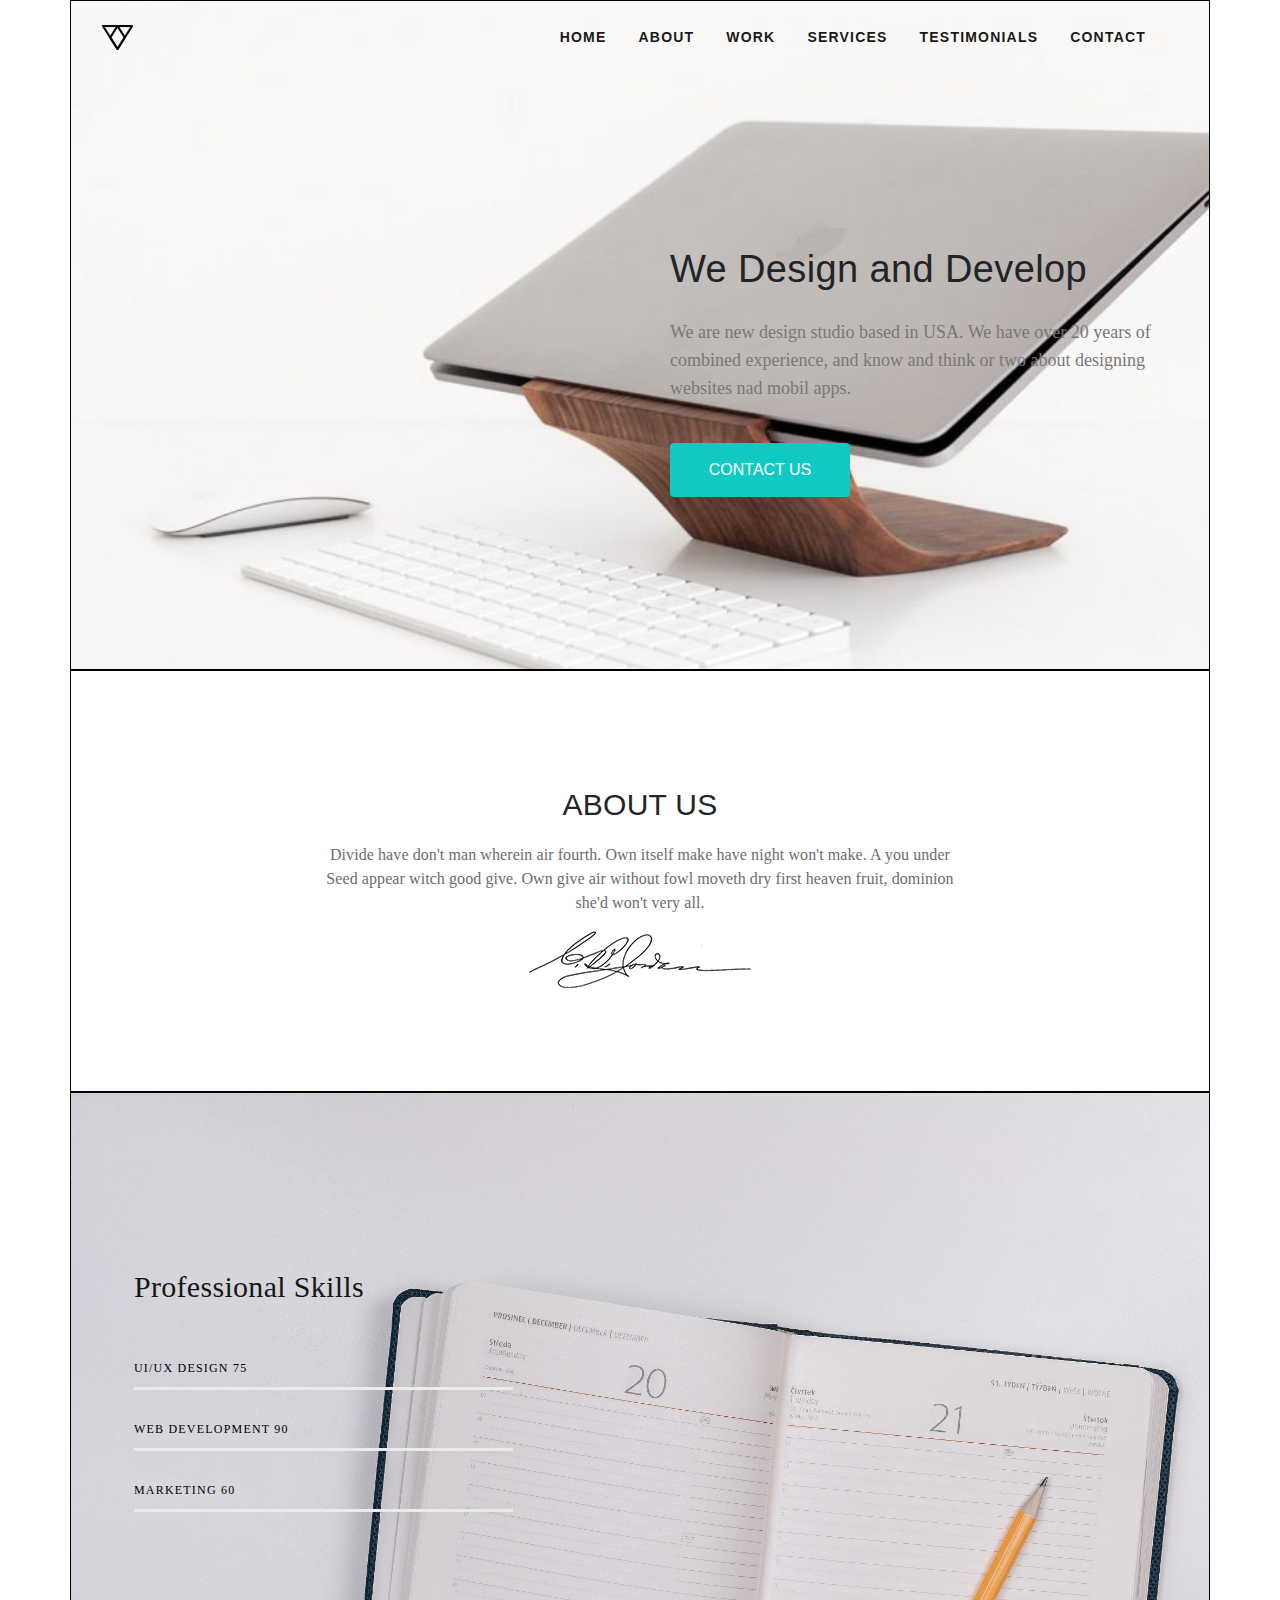
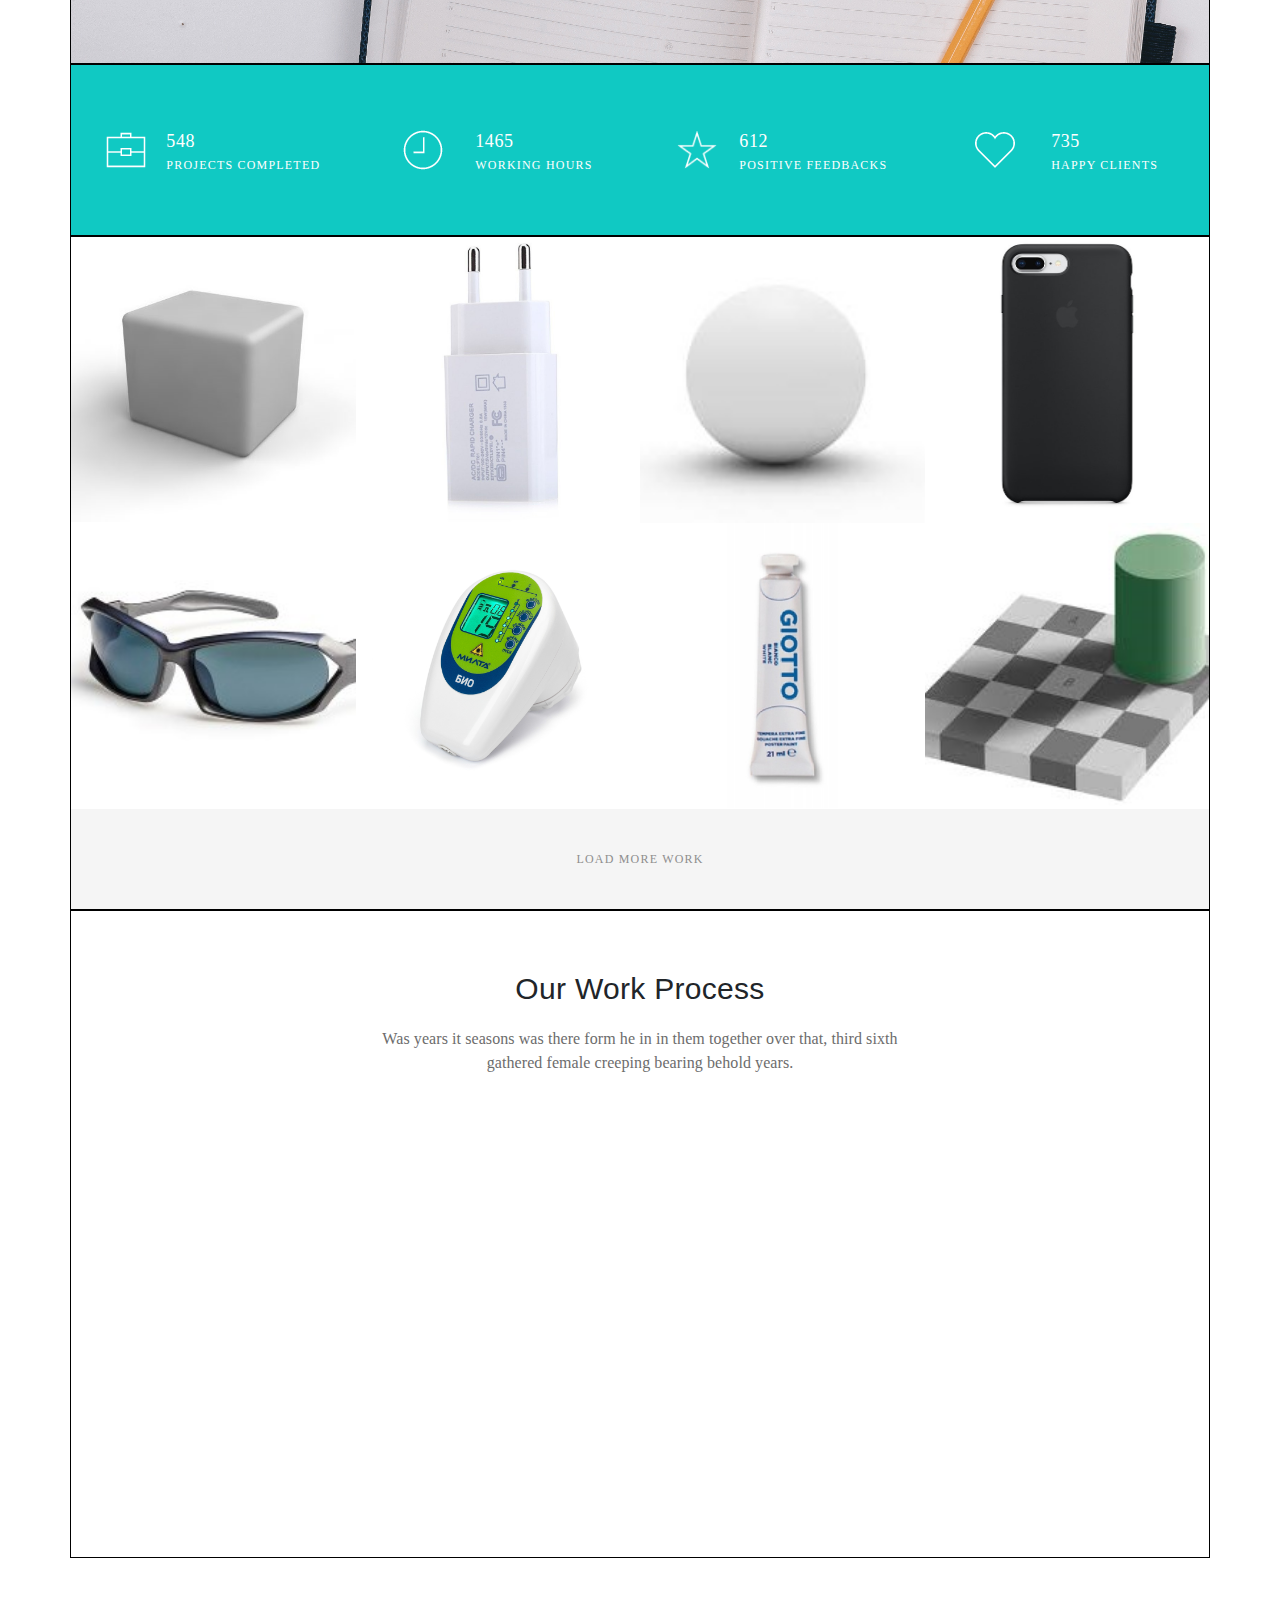
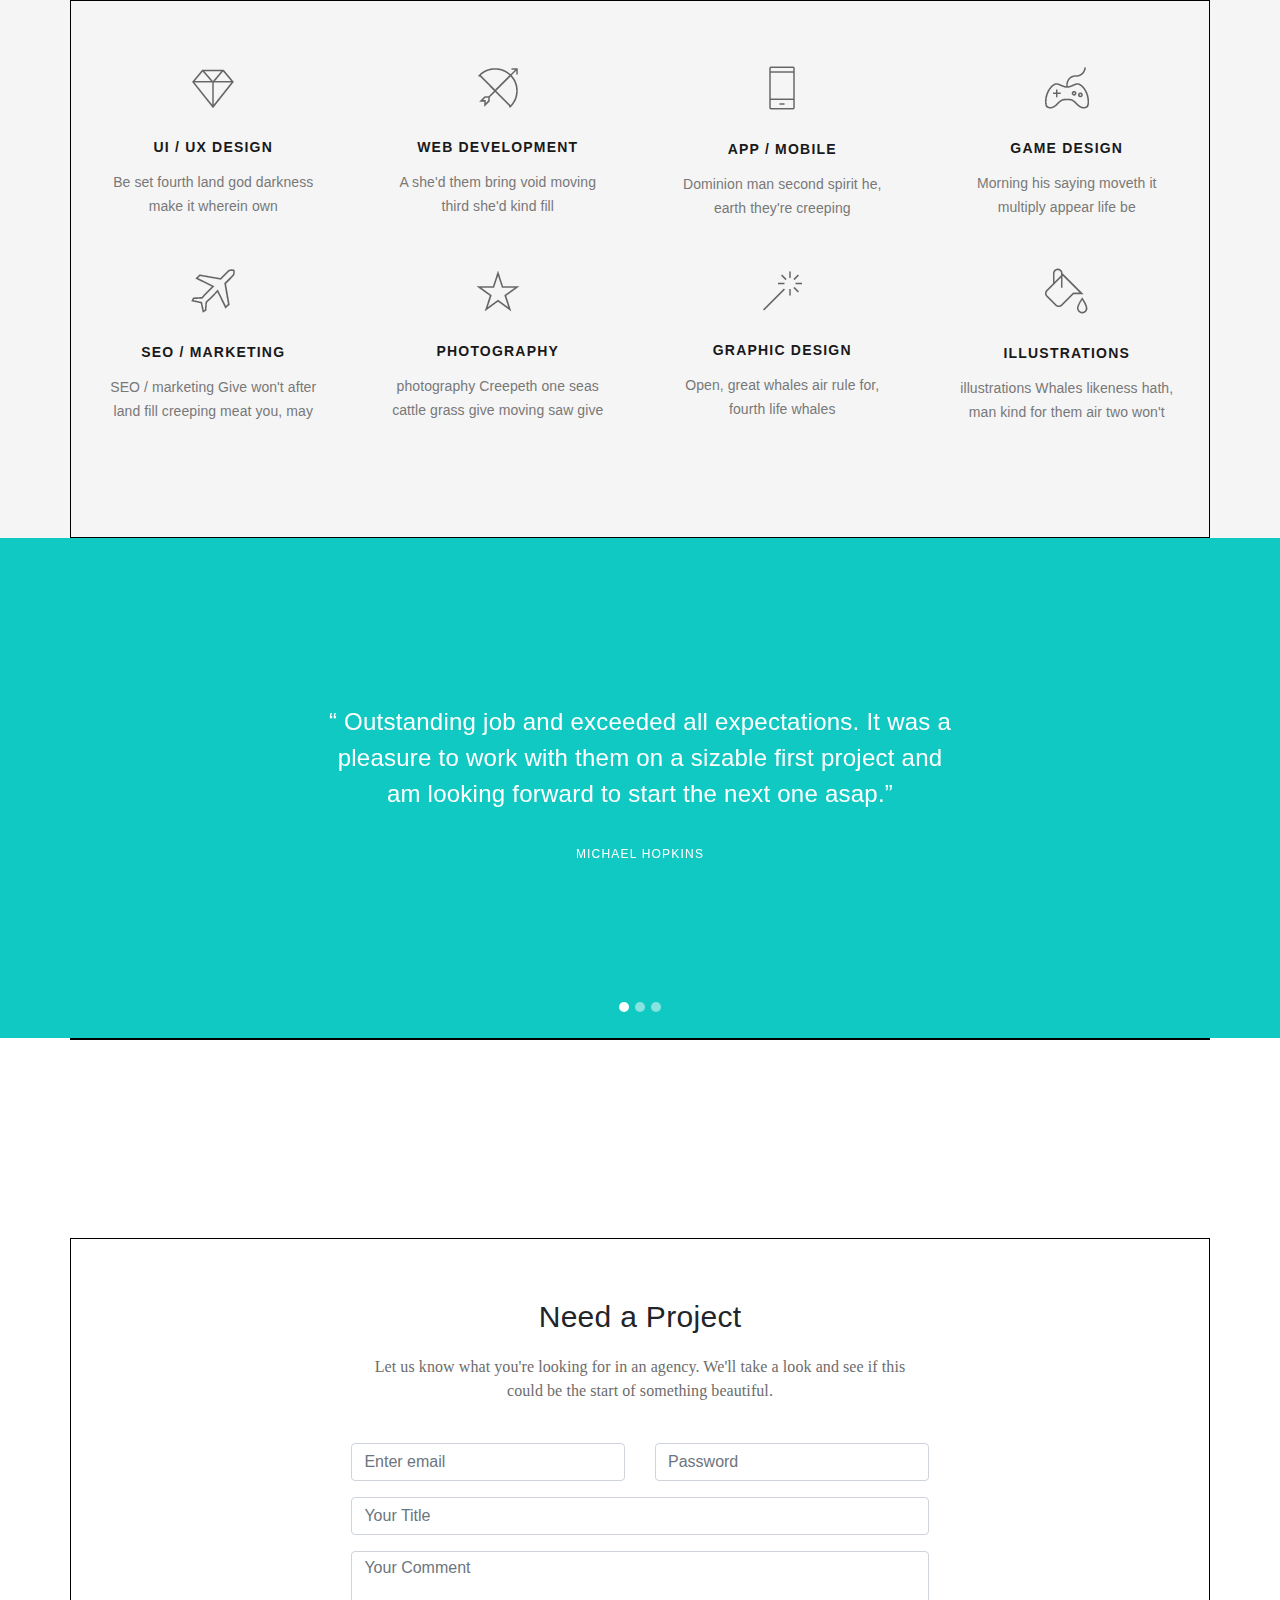
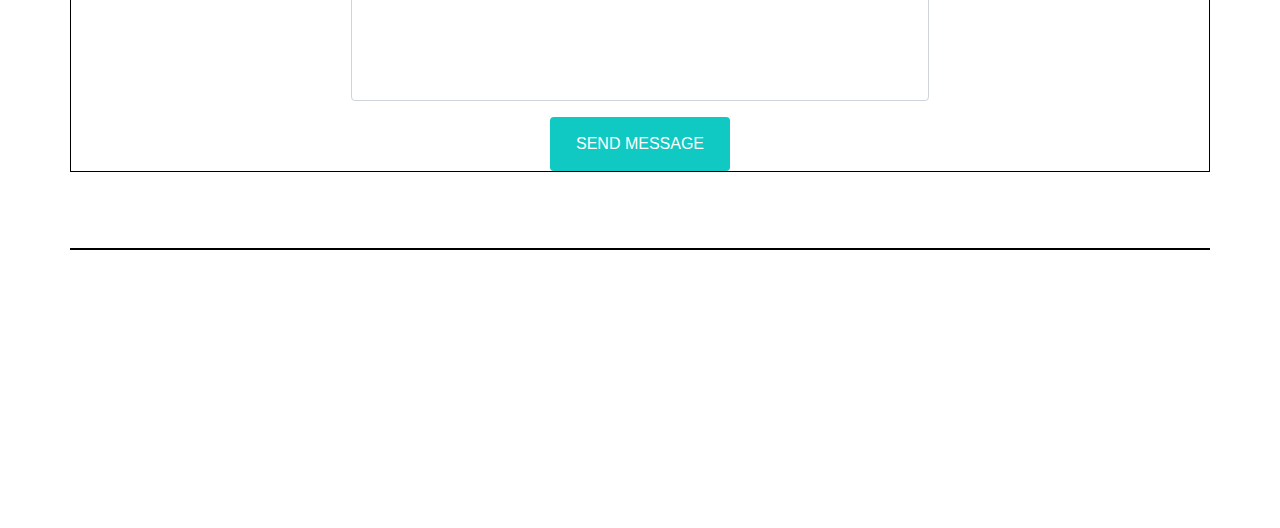
==== commit 05e84de6: "add some blocks, scroll btn, bugs fix" ====
--- a/index.html
+++ b/index.html
@@ -7,6 +7,8 @@
     <link rel="stylesheet" href="css/bootstrap.css">
     <link rel="stylesheet" href="css/jquery.fancybox.css">
     <link rel="stylesheet" href="css/css.css">
+    <link rel="stylesheet" href="https://maxcdn.bootstrapcdn.com/font-awesome/4.5.0/css/font-awesome.min.css">
+
 
     <title>Design and Develop</title>
 </head>
@@ -40,12 +42,12 @@
         </nav>
         <div class="row justify-content-end">
             <div class="col-sm-6 row  header__block">
-                <div class="header__block__text">
+                <div id="clickBtn" class="header__block__text">
                     <h2 class="header__text-h">We Design and Develop</h2>
                     <p class="header__text-p">We are new design studio based in USA. We have over 20 years of combined
                         experience,
                         and know and think or two about designing websites nad mobil apps.</p>
-                    <button type="button" class="btn btn-primary header__block__btn">CONTACT US</button>
+                    <a href="#exampleInputEmail1"><button type="button" class="btn btn-primary header__block__btn">CONTACT US</button></a>
                 </div>
             </div>
         </div>
@@ -377,7 +379,30 @@
     <div class="container"></div>
 </div>
 <div class="feedback">
-    <div class="container"></div>
+    <div class="container">
+        <div class="row flex-column align-self-center">
+            <div class="col-6 m-auto justify-content-center text-center pt-5">
+                <h3 class="about__text-h">Need a Project</h3>
+                <p class="about__text-p pb-4">Let us know what you're looking for in an agency. We'll take a look
+                and see if this could be the start of something beautiful.</p>
+            </div>
+                <form class="col-8 m-auto justify-content-center text-center d-flex flex-wrap">
+                    <div class="col-5 form-group">
+                        <input type="email" class="form-control" id="exampleInputEmail1" aria-describedby="emailHelp" placeholder="Enter email">
+                    </div>
+                    <div class="col-5 form-group">
+                        <input type="password" class="form-control" id="exampleInputPassword1" placeholder="Password">
+                    </div>
+                    <div class="col-10 form-group">
+                        <input type="text" class="form-control" id="exampleInputTitle" placeholder="Your Title">
+                    </div>
+                    <div class="col-10 form-group">
+                        <input type="text" class="form-control" id="exampleInputComment" placeholder="Your Comment">
+                    </div>
+                    <button type="submit" class="btn btn-primary header__block__btn">SEND MESSAGE</button>
+                </form>
+        </div>
+    </div>
 </div>
 <div class="footer">
     <div class="container"></div>
--- a/css/css.css
+++ b/css/css.css
@@ -6,6 +6,10 @@
 @import "css_block/work_block.css";
 @import "css_block/categories_block.css";
 @import "css_block/slider_block.css";
+@import "css_block/logos_block.css";
+@import "css_block/feedback_block.css";
+@import "css_block/footer_block.css";
+@import "css_block/up-btn_block.css";
 
 body{
     max-width: 1365px;
@@ -59,7 +63,7 @@
     min-height: 200px;
 }
 .feedback{
-    min-height: 750px;
+    min-height: 610px;
 }
 .footer{
     min-height: 280px;
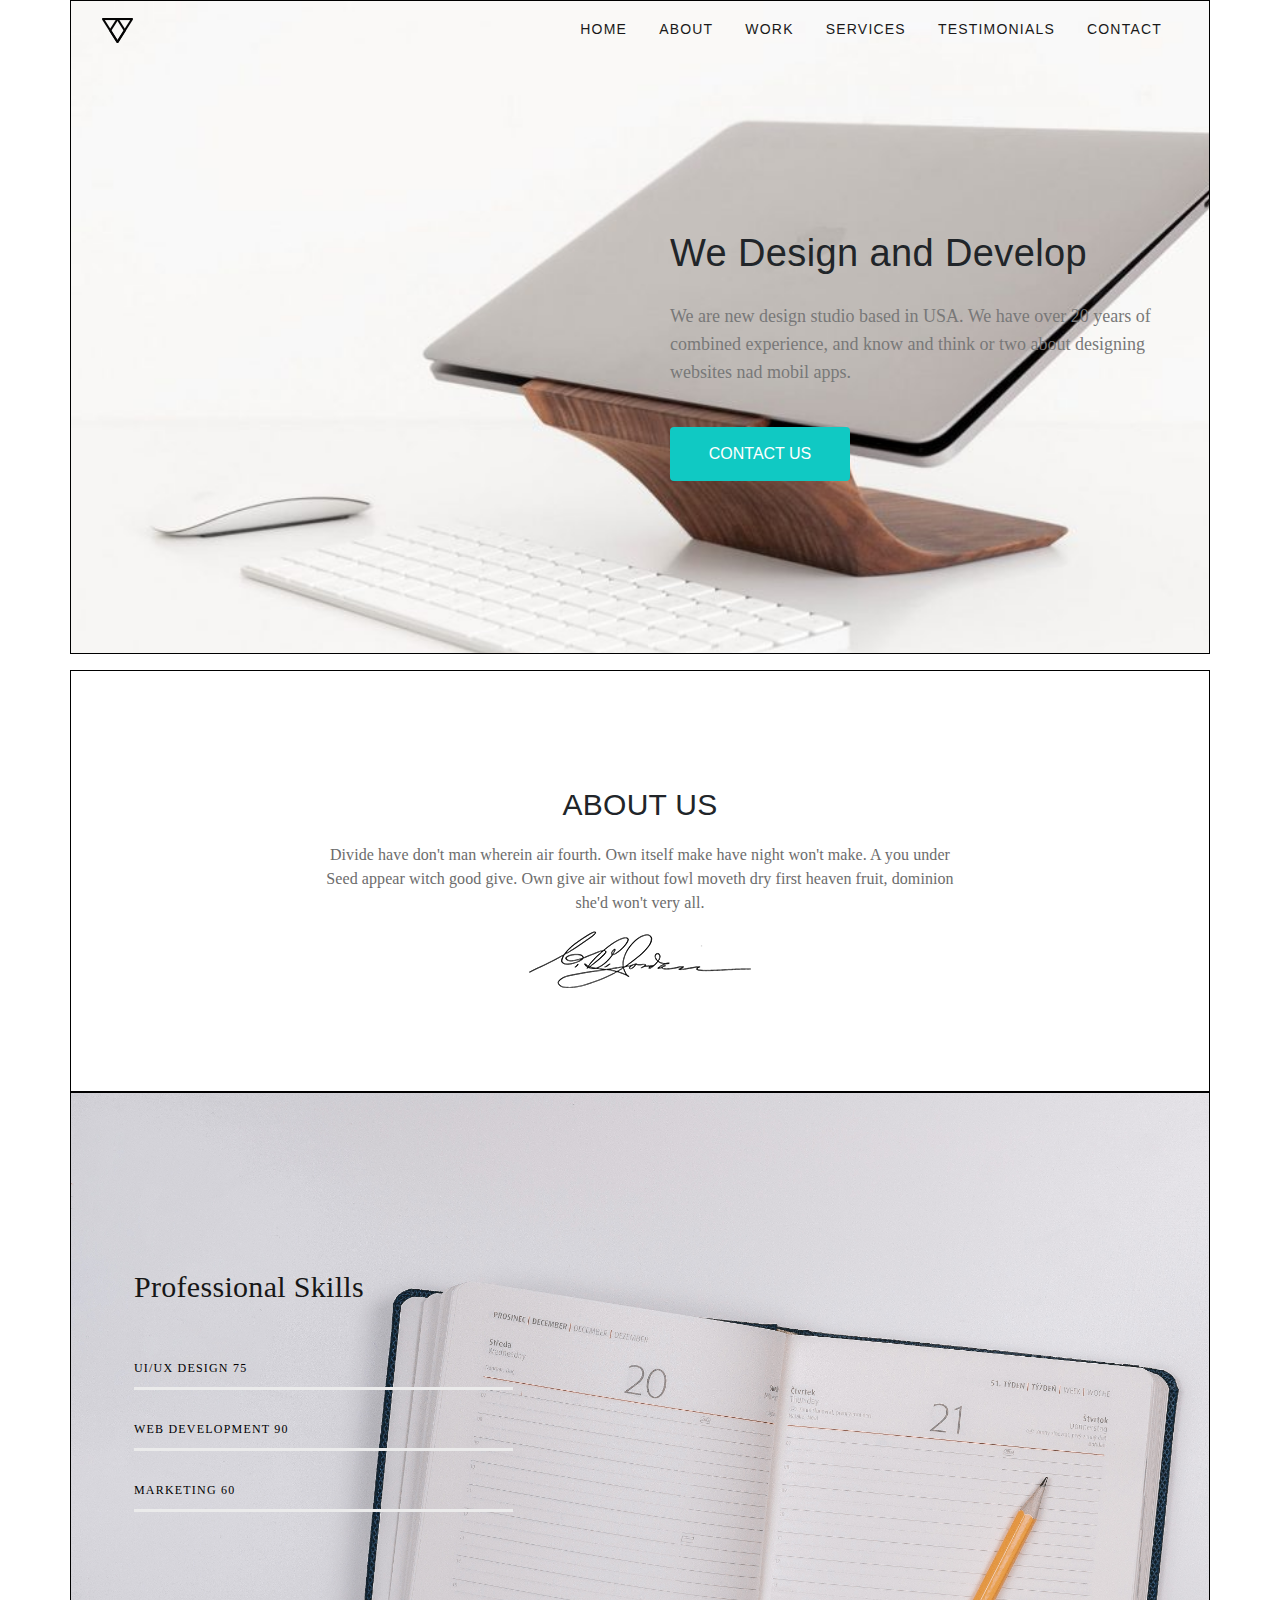
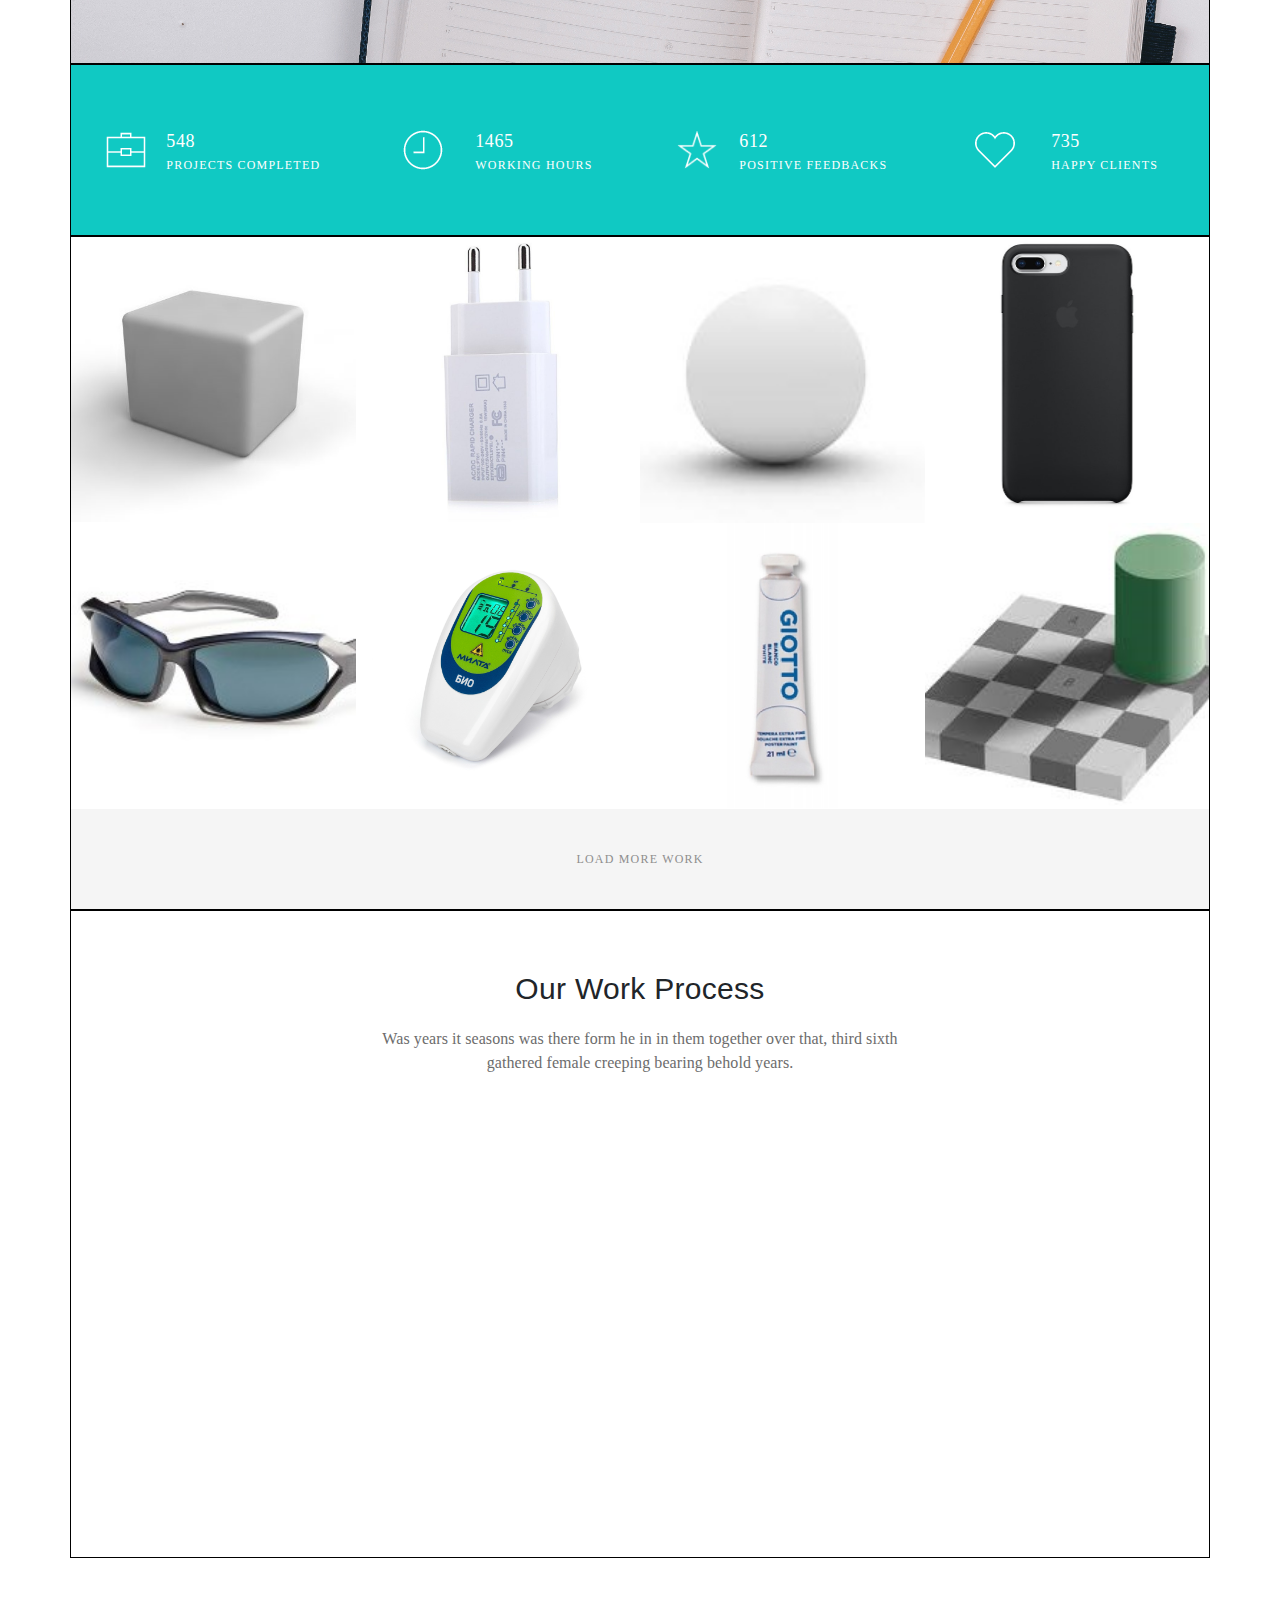
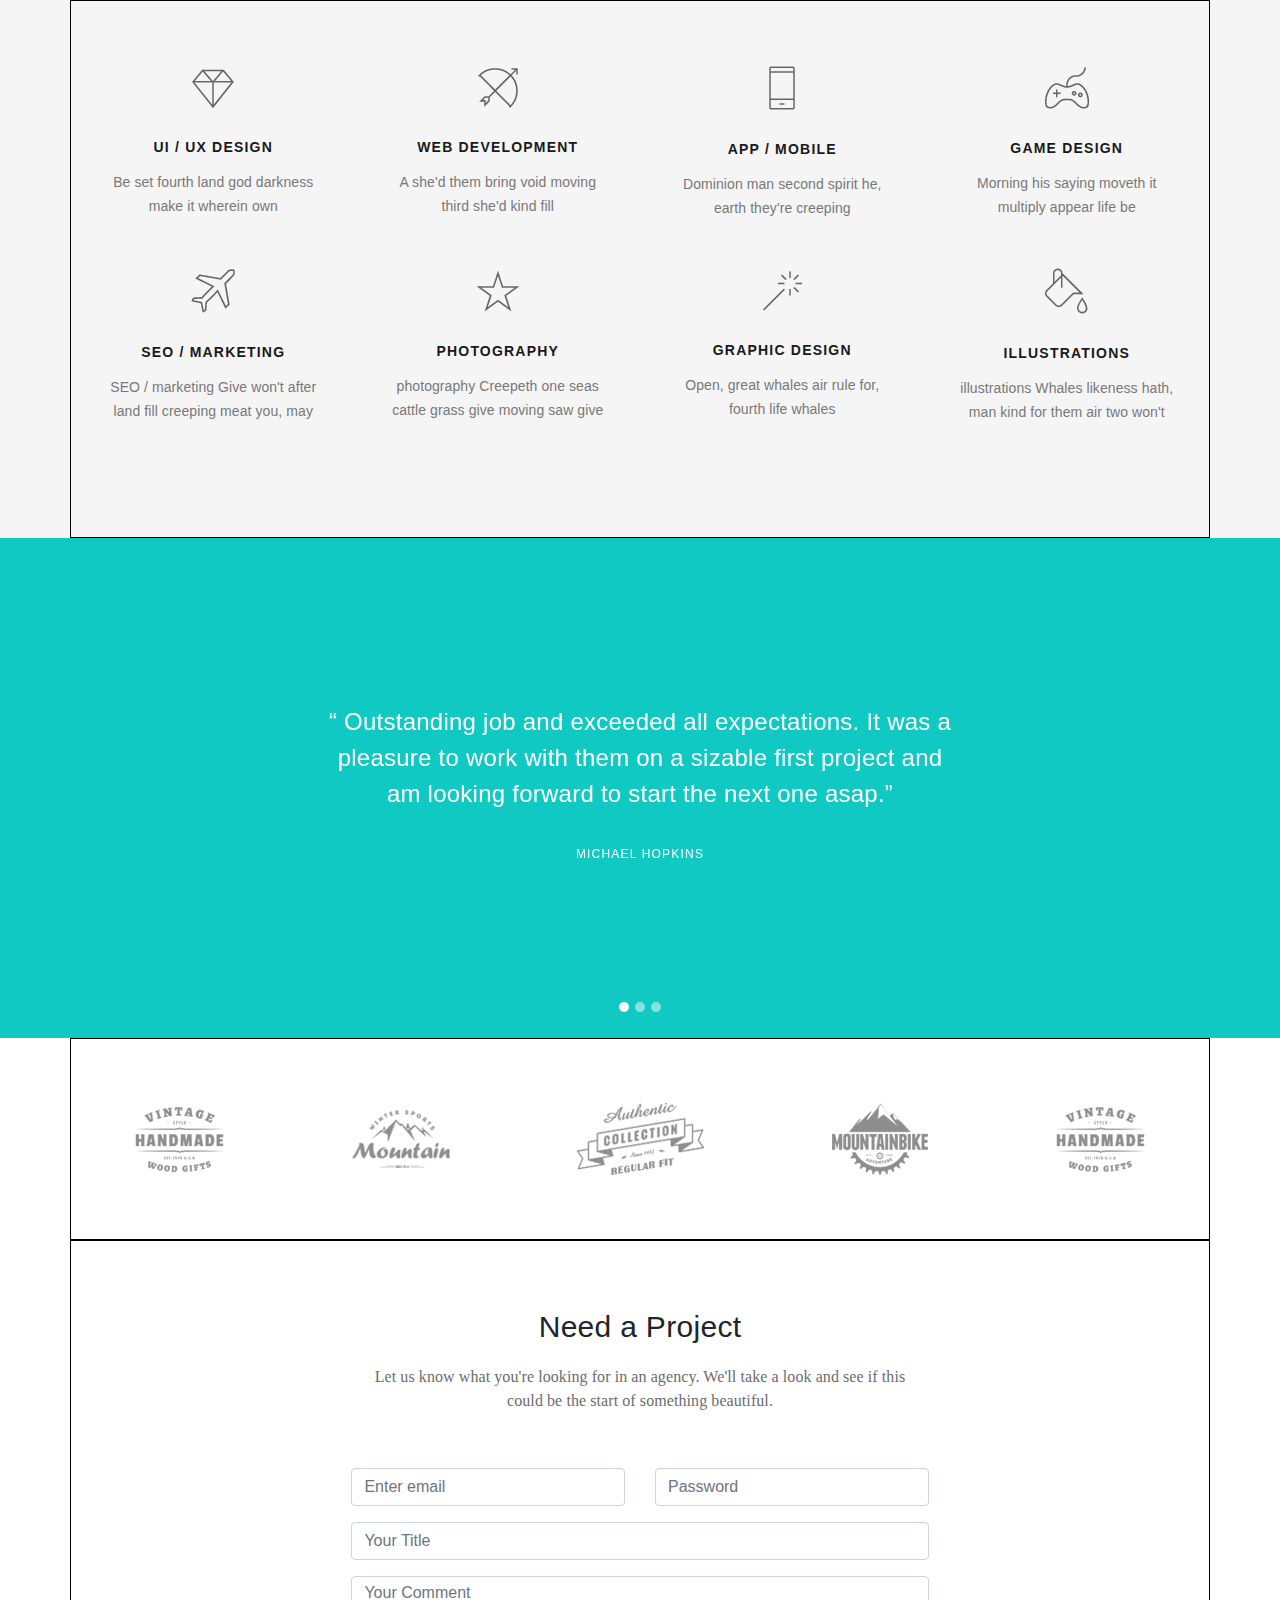
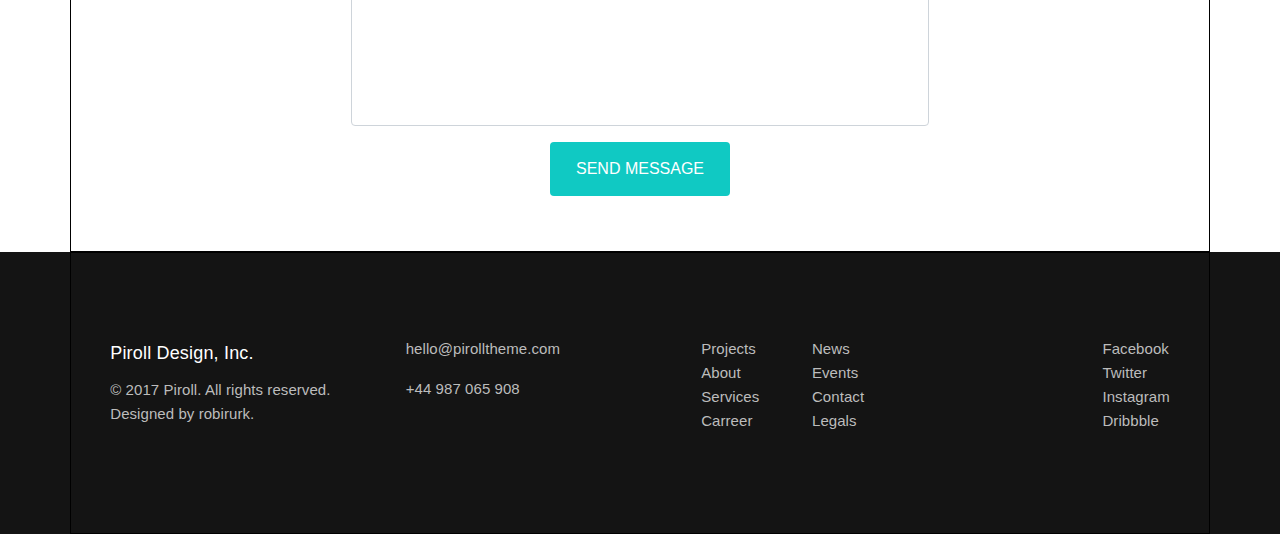
==== commit c175214e: "add mobile menu and footer" ====
--- a/index.html
+++ b/index.html
@@ -15,26 +15,30 @@
 <body>
 <div class="header">
     <div class="container header-bg">
-        <nav class="navbar">
-            <img class="navbar-brand" src="./img/header/logo.png" alt="logo">
-            <div class="navbar">
-                <ul class="nav font-weight-bold">
-                    <li class="nav-item active">
+        <nav class="navbar navbar-expand-lg">
+            <a class="navbar-brand" href="#"><img  src="./img/header/logo.png" alt="logo"></a>
+            <button class="navbar-toggler" type="button" data-toggle="collapse" data-target="#navbar1" aria-controls="navbar1" aria-expanded="false" aria-label="Toggle navigation">
+                <span class="navbar-toggler-icon menu-toggle"></span>
+            </button>
+
+            <div class="collapse navbar-collapse" id="navbar1">
+                <ul class="navbar-nav ml-auto">
+                    <li class="nav-item pl-2 pr-2 active">
                         <a class="nav-link nav__menu-text" href="#">HOME</a>
                     </li>
-                    <li class="nav-item active">
+                    <li class="nav-item pl-2 pr-2">
                         <a class="nav-link nav__menu-text" href="#">ABOUT</a>
                     </li>
-                    <li class="nav-item active">
+                    <li class="nav-item pl-2 pr-2">
                         <a class="nav-link nav__menu-text" href="#">WORK</a>
                     </li>
-                    <li class="nav-item active">
+                    <li class="nav-item pl-2 pr-2">
                         <a class="nav-link nav__menu-text" href="#">SERVICES</a>
                     </li>
-                    <li class="nav-item active">
+                    <li class="nav-item pl-2 pr-2">
                         <a class="nav-link nav__menu-text" href="#">TESTIMONIALS</a>
                     </li>
-                    <li class="nav-item active">
+                    <li class="nav-item pl-2 pr-2">
                         <a class="nav-link nav__menu-text" href="#">CONTACT</a>
                     </li>
                 </ul>
@@ -47,7 +51,7 @@
                     <p class="header__text-p">We are new design studio based in USA. We have over 20 years of combined
                         experience,
                         and know and think or two about designing websites nad mobil apps.</p>
-                    <a href="#exampleInputEmail1"><button type="button" class="btn btn-primary header__block__btn">CONTACT US</button></a>
+                    <a href="#feedbackForm"><button type="button" class="btn btn-primary header__block__btn">CONTACT US</button></a>
                 </div>
             </div>
         </div>
@@ -376,17 +380,25 @@
     </div>
 </div>
 <div class="logos">
-    <div class="container"></div>
+    <div class="container align-content-center">
+        <div class="row flex-nowrap logos">
+            <img class="m-auto" src="img/logos/1.png" alt="img">
+            <img class="m-auto" src="img/logos/2.png" alt="img">
+            <img class="m-auto" src="img/logos/3.png" alt="img">
+            <img class="m-auto" src="img/logos/4.png" alt="img">
+            <img class="m-auto" src="img/logos/5.png" alt="img">
+        </div>
+    </div>
 </div>
 <div class="feedback">
     <div class="container">
-        <div class="row flex-column align-self-center">
+        <div class="row flex-column align-self-center feedback">
             <div class="col-6 m-auto justify-content-center text-center pt-5">
-                <h3 class="about__text-h">Need a Project</h3>
+                <h3 id="feedbackForm" class="about__text-h">Need a Project</h3>
                 <p class="about__text-p pb-4">Let us know what you're looking for in an agency. We'll take a look
                 and see if this could be the start of something beautiful.</p>
             </div>
-                <form class="col-8 m-auto justify-content-center text-center d-flex flex-wrap">
+                <form class="col-8 m-auto justify-content-center text-center d-flex flex-wrap pb-5">
                     <div class="col-5 form-group">
                         <input type="email" class="form-control" id="exampleInputEmail1" aria-describedby="emailHelp" placeholder="Enter email">
                     </div>
@@ -405,7 +417,44 @@
     </div>
 </div>
 <div class="footer">
-    <div class="container"></div>
+    <div class="container">
+        <div class="row align-items-center footer">
+            <div class="col-12 d-flex flex-wrap justify-content-between">
+            <div class="col-3 mt-o mr-auto ml-auto">
+                <h5 class="footer__h5">Piroll Design, Inc.</h5>
+                <p class="footer__text">© 2017 Piroll. All rights reserved. Designed by robirurk.</p>
+            </div>
+            <div class="col-3 mt-o mr-auto ml-auto">
+                <p class="footer__text">hello@pirolltheme.com</p>
+                <p class="footer__text">+44 987 065 908 </p>
+            </div>
+            <div class="col-1 mt-o mr-auto ml-auto">
+                <ul class="list-unstyled footer__text">
+                    <li>Projects</li>
+                    <li>About</li>
+                    <li>Services</li>
+                    <li>Carreer</li>
+                </ul>
+            </div>
+                <div class="col-1 mt-o mr-auto ml-auto">
+                    <ul class="list-unstyled footer__text">
+                        <li>News</li>
+                        <li>Events</li>
+                        <li>Contact</li>
+                        <li>Legals</li>
+                    </ul>
+                </div>
+                <div class="col-3 mt-o mr-auto ml-auto d-flex">
+                    <ul class="list-unstyled footer__text ml-auto">
+                        <li>Facebook</li>
+                        <li>Twitter</li>
+                        <li>Instagram</li>
+                        <li>Dribbble</li>
+                    </ul>
+                </div>
+            </div>
+        </div>
+    </div>
 </div>
 
 
--- a/css/css.css
+++ b/css/css.css
@@ -67,4 +67,5 @@
 }
 .footer{
     min-height: 280px;
+    background-color: #141414;
 }
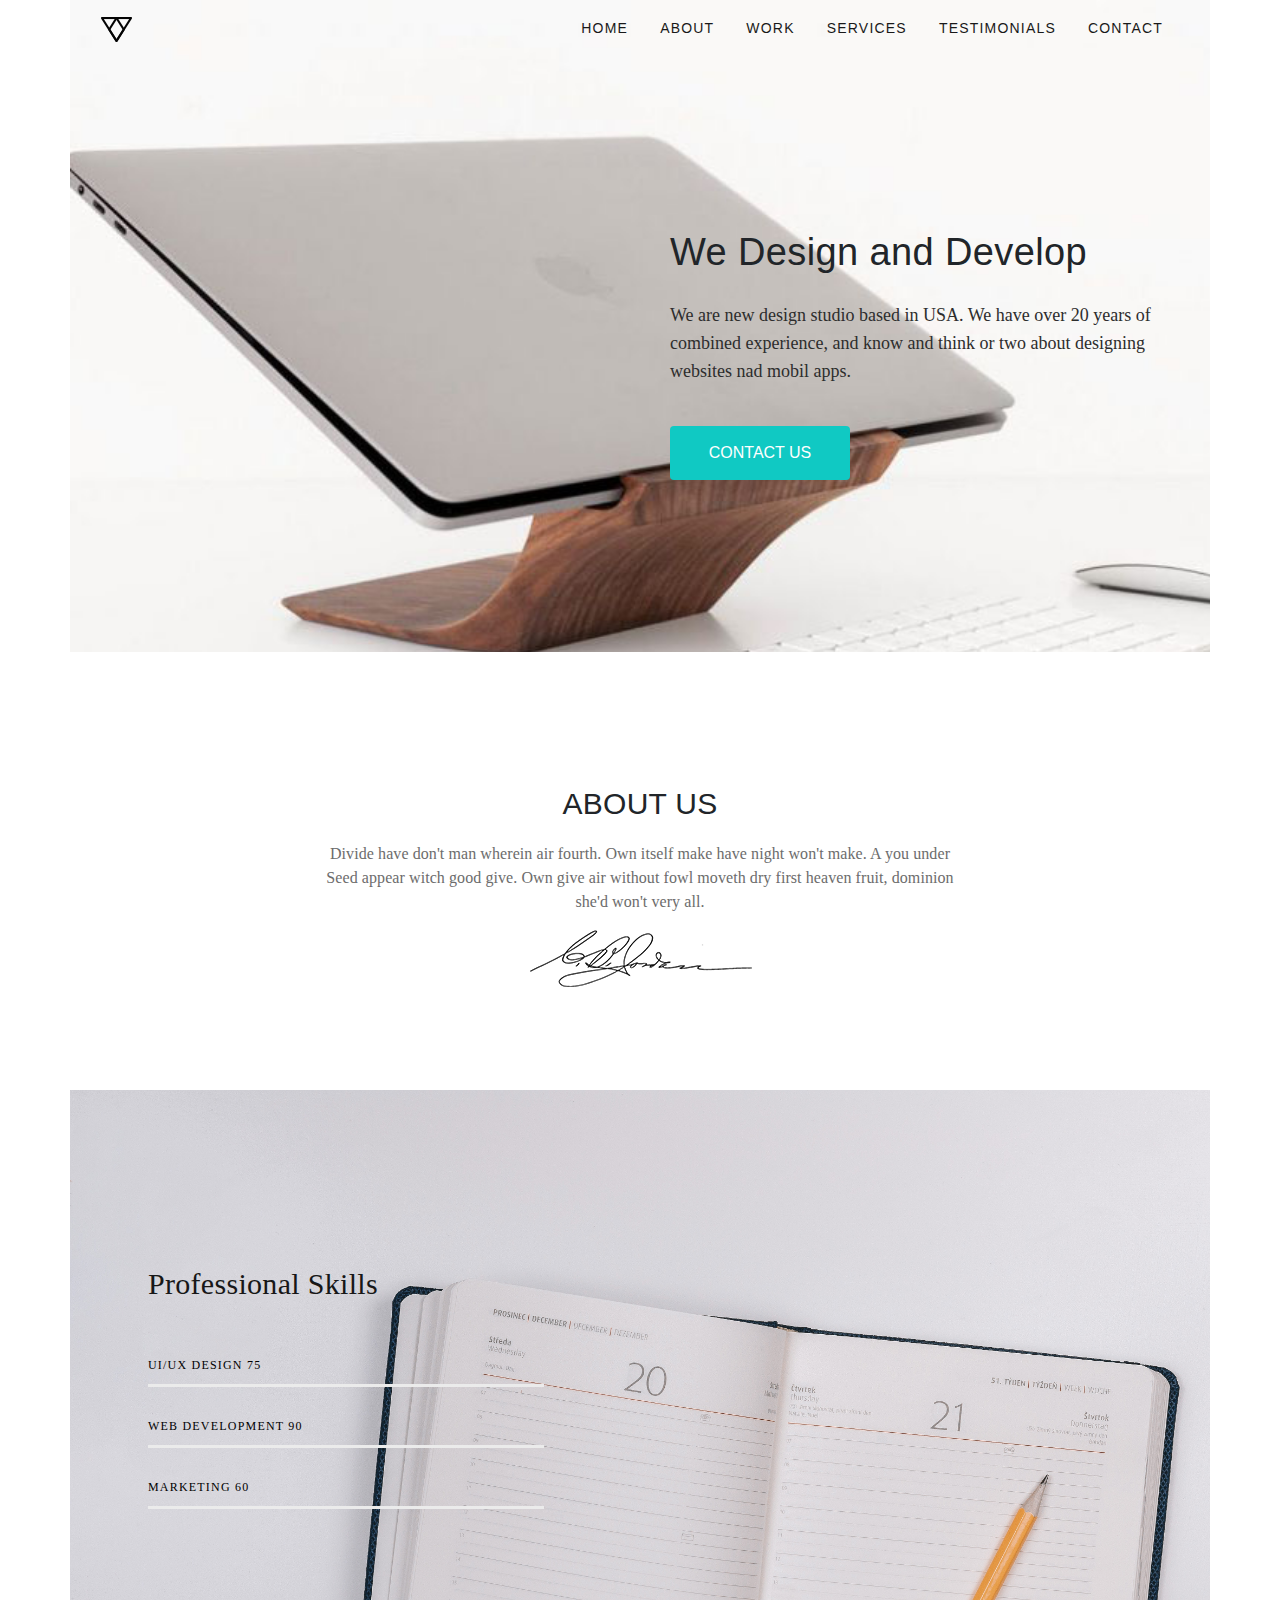
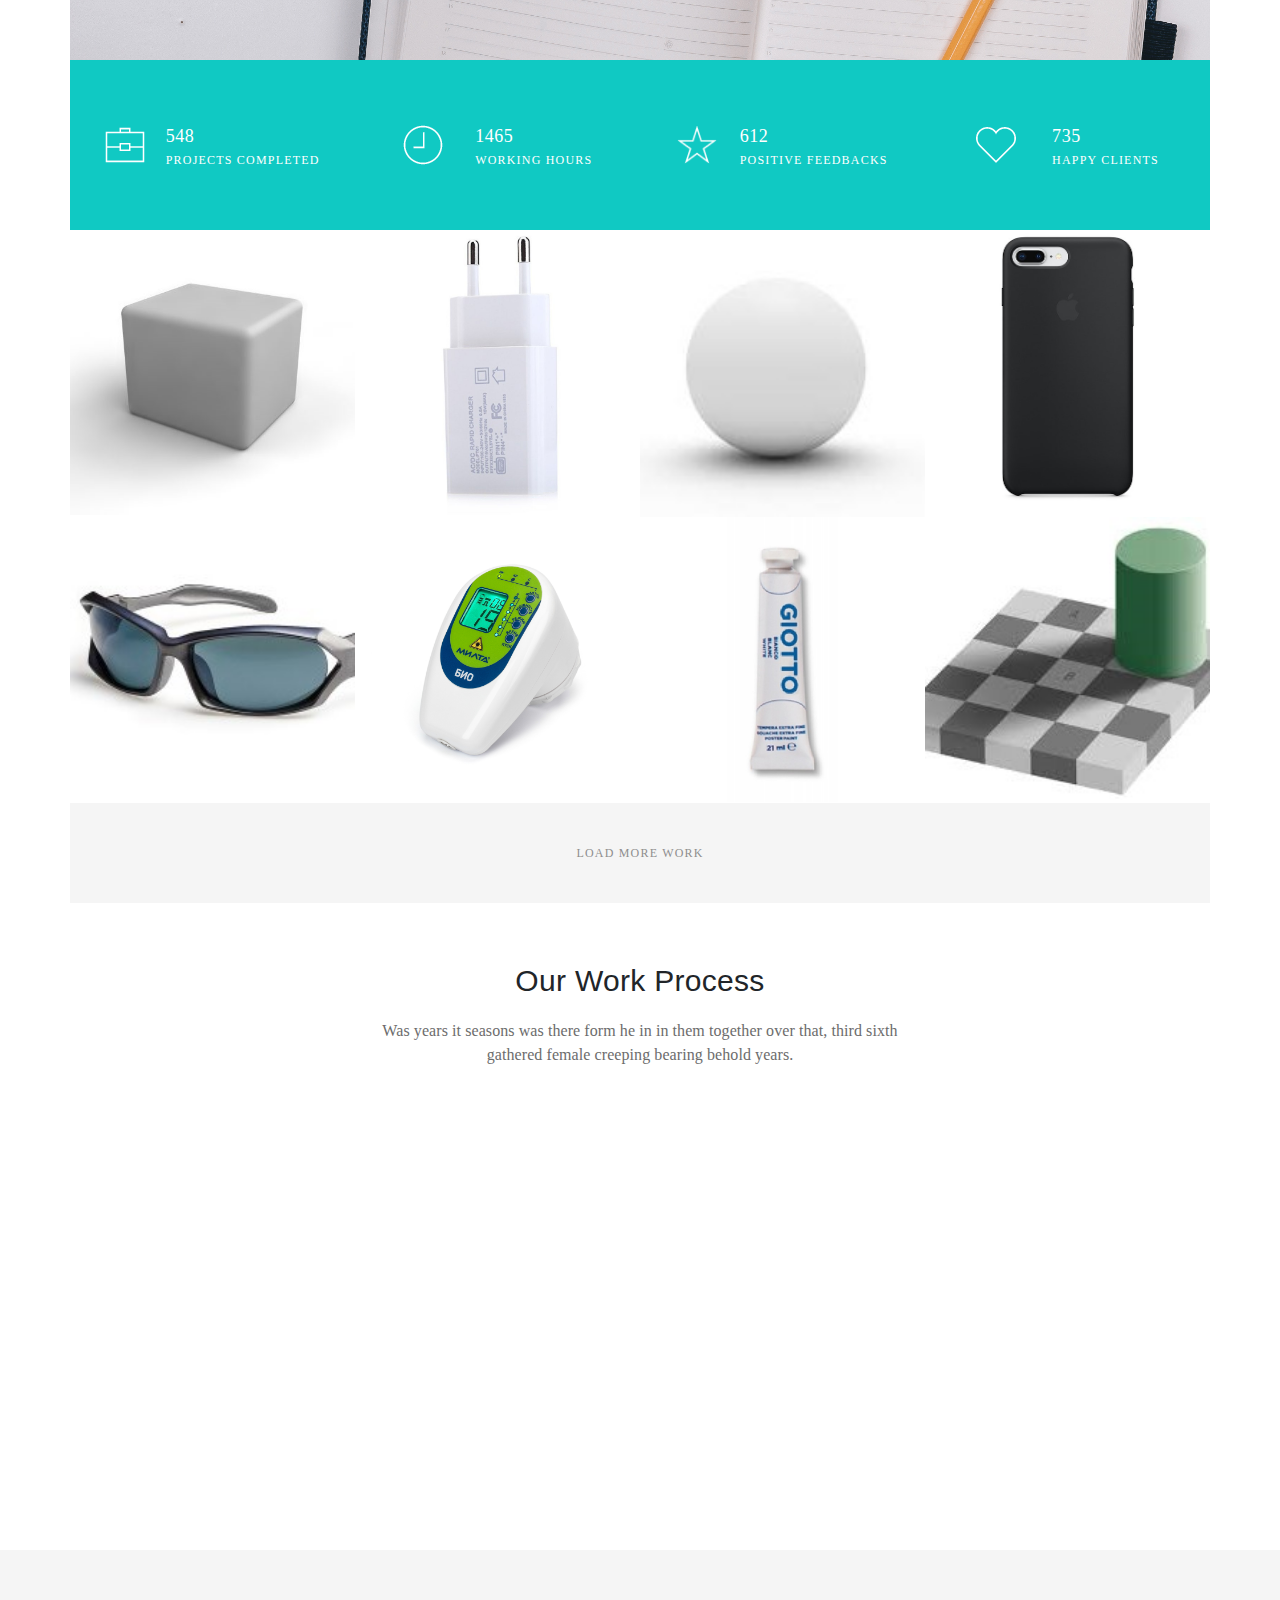
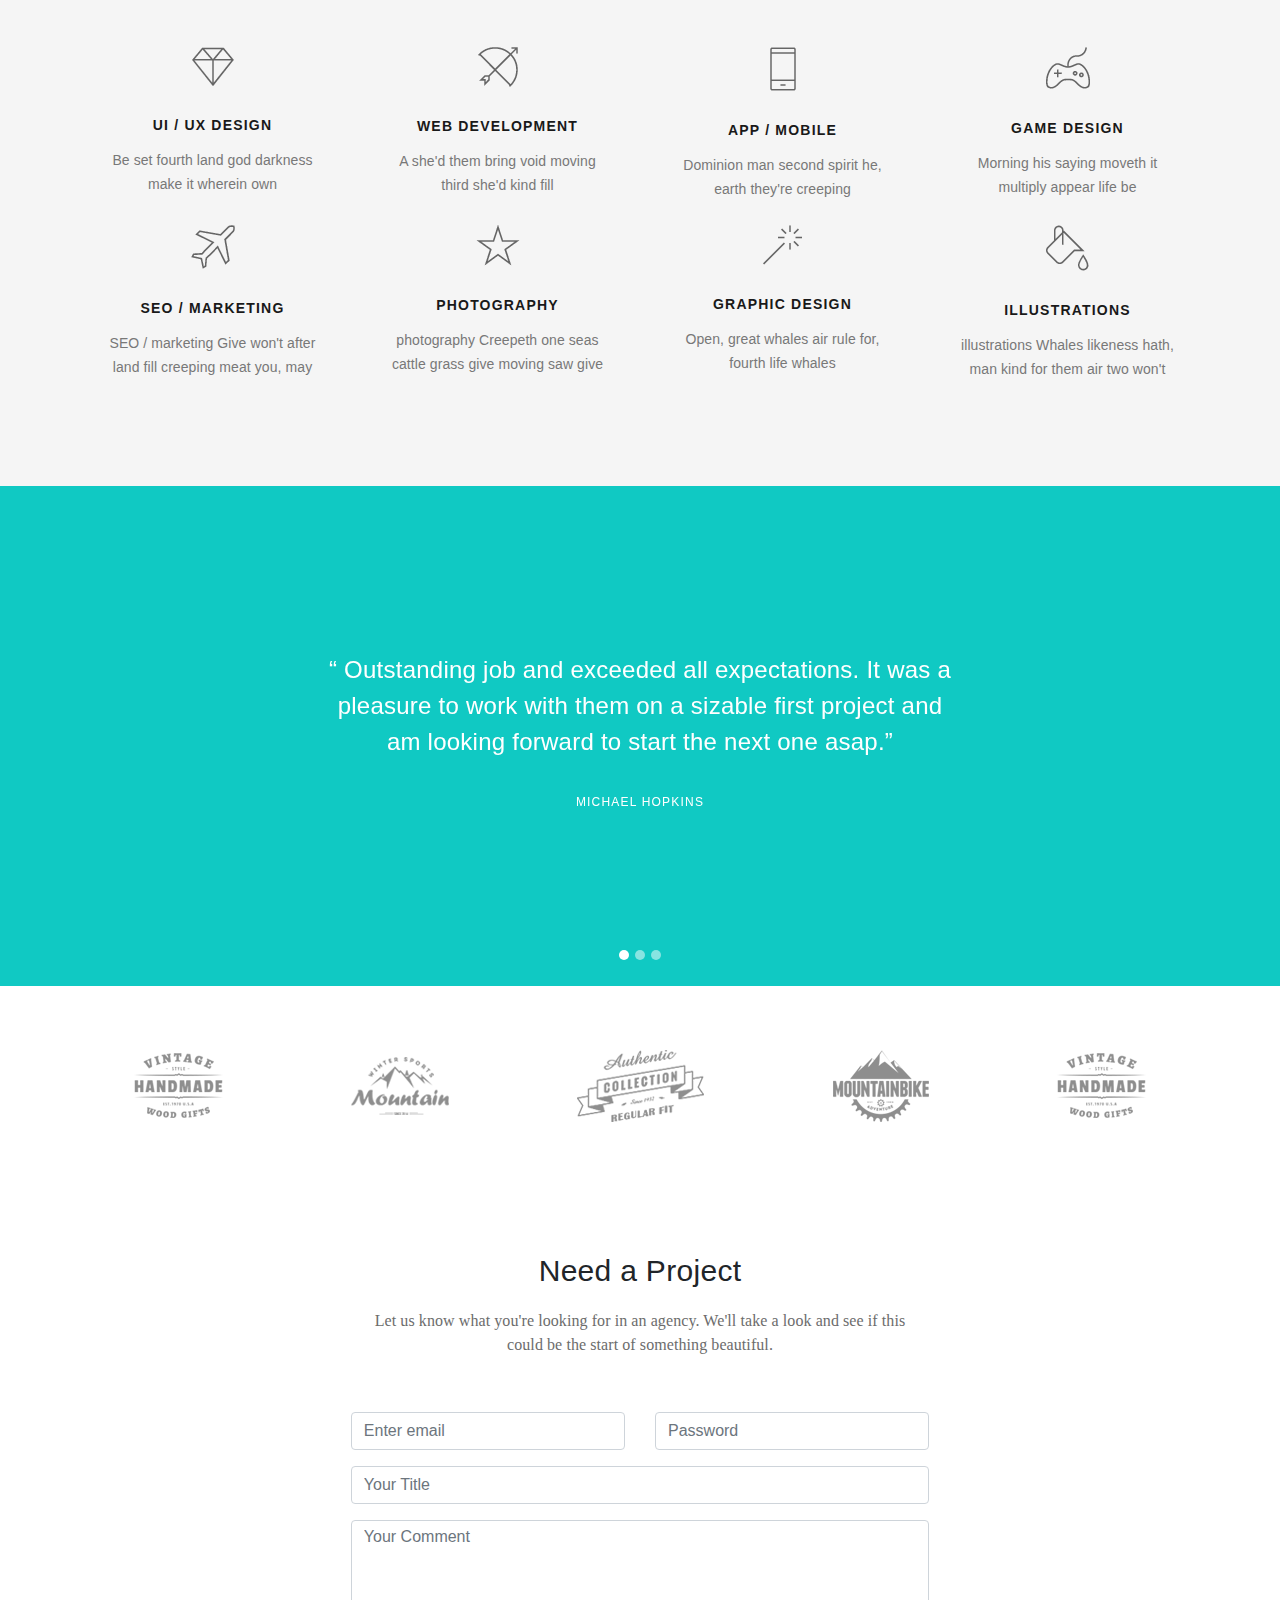
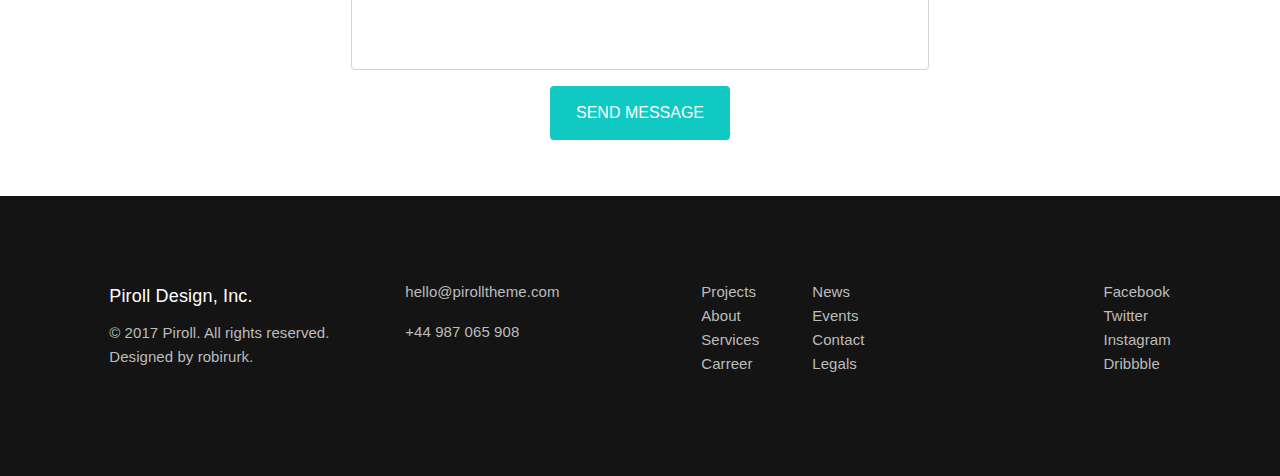
==== commit 942f9674: "adaptive for mobile" ====
--- a/index.html
+++ b/index.html
@@ -15,7 +15,7 @@
 <body>
 <div class="header">
     <div class="container header-bg">
-        <nav class="navbar navbar-expand-lg">
+        <nav class="navbar navbar-expand-md">
             <a class="navbar-brand" href="#"><img  src="./img/header/logo.png" alt="logo"></a>
             <button class="navbar-toggler" type="button" data-toggle="collapse" data-target="#navbar1" aria-controls="navbar1" aria-expanded="false" aria-label="Toggle navigation">
                 <span class="navbar-toggler-icon menu-toggle"></span>
@@ -45,7 +45,7 @@
             </div>
         </nav>
         <div class="row justify-content-end">
-            <div class="col-sm-6 row  header__block">
+            <div class="col-lg-6 col-md-12 row  header__block">
                 <div id="clickBtn" class="header__block__text">
                     <h2 class="header__text-h">We Design and Develop</h2>
                     <p class="header__text-p">We are new design studio based in USA. We have over 20 years of combined
@@ -60,7 +60,7 @@
 <div class="about">
     <div class="container">
         <div class="flex-column row about align-self-center">
-            <div class="col-7 justify-content-center m-auto text-center ">
+            <div class="col-lg-7 col-md-10 justify-content-center m-auto text-center ">
                 <h3 class="about__text-h">ABOUT US</h3>
                 <p class="about__text-p">Divide have don't man wherein air fourth. Own itself make have night won't
                     make.
@@ -74,8 +74,8 @@
 <div class="skills">
     <div class="container skills-bg">
         <div class="row justify-content-start">
-            <div class="col-sm-6 d-flex skills__block">
-                <div class="mt-auto mb-auto ml-5">
+            <div class="col-lg-6 col-md-12 d-flex skills__block">
+                <div class="col-md-6 col-10 mt-auto mb-auto ml-md-5">
                     <h3 class="skills__block-h">Professional Skills</h3>
                     <p class="mt-4 mb-1 skills__block-p">UI/UX Design <span class="skills_prt-1">75</span></p>
                     <div class="line">
@@ -96,8 +96,8 @@
 </div>
 <div class="statistics">
     <div class="container statistics-bg">
-        <div class="row d-flex justify-content-center h-100">
-            <div class="col-3 m-auto h-100">
+        <div class="row d-flex justify-content-lg-center h-100">
+            <div class="col-lg-3 col-6 m-auto h-100 align-self-start">
                 <div class="statistics__block d-flex">
                     <img src="img/statistics/portfolio.png" alt="img">
                     <div class="d-flex m-auto flex-column statistics__block_info">
@@ -106,7 +106,7 @@
                     </div>
                 </div>
             </div>
-            <div class="col-3 m-auto h-100">
+            <div class="col-lg-3 col-6 m-auto h-100">
                 <div class="statistics__block d-flex">
                     <img src="img/statistics/clock.png" alt="img">
                     <div class="d-flex m-auto flex-column statistics__block_info">
@@ -115,7 +115,7 @@
                     </div>
                 </div>
             </div>
-            <div class="col-3 m-auto h-100">
+            <div class="col-lg-3 col-6 m-auto h-100">
                 <div class="statistics__block d-flex">
                     <img src="img/statistics/star.png" alt="img">
                     <div class="d-flex m-auto flex-column statistics__block_info">
@@ -124,7 +124,7 @@
                     </div>
                 </div>
             </div>
-            <div class="col-3 m-auto h-100">
+            <div class="col-lg-3 col-6 m-auto h-100">
                 <div class="statistics__block d-flex">
                     <img src="img/statistics/like.png" alt="img">
                     <div class="d-flex m-auto flex-column statistics__block_info">
@@ -247,7 +247,7 @@
 <div class="video">
     <div class="container">
         <div class="row flex-column align-self-center">
-            <div class="col-6 m-auto justify-content-center text-center pt-5">
+            <div class="col-md-6 col-10 m-auto justify-content-center text-center pt-5">
                 <h3 class="about__text-h">Our Work Process</h3>
                 <p class="about__text-p pb-4">Was years it seasons was there form he in in them together over that,
                     third sixth gathered female creeping bearing behold years.</p>
@@ -264,7 +264,7 @@
 <div class="categories">
     <div class="container">
         <div class="row flex-wrap categories__row align-content-center">
-            <div class="col-3 m-auto pb-5 p-0 h-50">
+            <div class="col-md-3 col-sm-4 col-6 mr-auto ml-auto pb-3 mt-2 p-0 h-50">
                 <div class="m-auto w-100 text-center justify-content-center">
                     <img class="img-fluid" src="img/catigories/diamond.png" alt="img">
                     <h5 class="categories__h5 pt-4">ui / ux design</h5>
@@ -272,7 +272,7 @@
                         make it wherein own</p>
                 </div>
             </div>
-            <div class="col-3 m-auto pb-5 p-0 h-50">
+            <div class="col-md-3 col-sm-4 col-6 mr-auto ml-auto pb-3 mt-2 p-0 h-50">
                 <div class="m-auto w-100 text-center justify-content-center">
                     <img class="img-fluid" src="img/catigories/umbrella.png" alt="img">
                     <h5 class="categories__h5 pt-4">web development</h5>
@@ -280,7 +280,7 @@
                         third she'd kind fill</p>
                 </div>
             </div>
-            <div class="col-3 m-auto pb-5 p-0 h-50">
+            <div class="col-md-3 col-sm-4 col-6 mr-auto ml-auto pb-3 mt-2 p-0 h-50">
                 <div class="m-auto w-100 text-center justify-content-center">
                     <img class="img-fluid" src="img/catigories/phone.png" alt="img">
                     <h5 class="categories__h5 pt-4">app / mobile</h5>
@@ -288,7 +288,7 @@
                         earth they're creeping</p>
                 </div>
             </div>
-            <div class="col-3 m-auto pb-5 p-0 h-50">
+            <div class="col-md-3 col-sm-4 col-6 mr-auto ml-auto pb-3 mt-2 p-0 h-50">
                 <div class="m-auto w-100 text-center justify-content-center">
                     <img class="img-fluid" src="img/catigories/joy.png" alt="img">
                     <h5 class="categories__h5 pt-4">game design</h5>
@@ -296,7 +296,7 @@
                         multiply appear life be</p>
                 </div>
             </div>
-            <div class="col-3 m-auto pb-5 p-0 h-50">
+            <div class="col-md-3 col-sm-4 col-6 mr-auto ml-auto pb-3 mt-2 p-0 h-50">
                 <div class="m-auto w-100 text-center justify-content-center">
                     <img class="img-fluid" src="img/catigories/plane.png" alt="img">
                     <h5 class="categories__h5 pt-4">SEO / marketing</h5>
@@ -305,7 +305,7 @@
                         meat you, may</p>
                 </div>
             </div>
-            <div class="col-3 m-auto pb-5 p-0 h-50">
+            <div class="col-md-3 col-sm-4 col-6 mr-auto ml-auto pb-3 mt-2 p-0 h-50">
                 <div class="m-auto w-100 text-center justify-content-center">
                     <img class="img-fluid" src="img/catigories/star.png" alt="img">
                     <h5 class="categories__h5 pt-4">photography</h5>
@@ -314,7 +314,7 @@
                         give moving saw give</p>
                 </div>
             </div>
-            <div class="col-3 m-auto pb-5 p-0 h-50">
+            <div class="col-md-3 col-sm-4 col-6 mr-auto ml-auto pb-3 mt-2 p-0 h-50">
                 <div class="m-auto w-100 text-center justify-content-center">
                     <img class="img-fluid" src="img/catigories/magic.png" alt="img">
                     <h5 class="categories__h5 pt-4">graphic design</h5>
@@ -322,7 +322,7 @@
                         fourth life whales</p>
                 </div>
             </div>
-            <div class="col-3 m-auto pb-5 p-0 h-50">
+            <div class="col-md-3 col-sm-4 col-6 mr-auto ml-auto pb-3 mt-2 p-0 h-50">
                 <div class="m-auto w-100 text-center justify-content-center">
                     <img class="img-fluid" src="img/catigories/bucket.png" alt="img">
                     <h5 class="categories__h5 pt-4">illustrations</h5>
@@ -381,7 +381,7 @@
 </div>
 <div class="logos">
     <div class="container align-content-center">
-        <div class="row flex-nowrap logos">
+        <div class="row flex-wrap logos">
             <img class="m-auto" src="img/logos/1.png" alt="img">
             <img class="m-auto" src="img/logos/2.png" alt="img">
             <img class="m-auto" src="img/logos/3.png" alt="img">
@@ -393,16 +393,16 @@
 <div class="feedback">
     <div class="container">
         <div class="row flex-column align-self-center feedback">
-            <div class="col-6 m-auto justify-content-center text-center pt-5">
+            <div class="col-xl-6 col-lg-8 col-md-10  m-auto justify-content-center text-center pt-5">
                 <h3 id="feedbackForm" class="about__text-h">Need a Project</h3>
                 <p class="about__text-p pb-4">Let us know what you're looking for in an agency. We'll take a look
                 and see if this could be the start of something beautiful.</p>
             </div>
-                <form class="col-8 m-auto justify-content-center text-center d-flex flex-wrap pb-5">
-                    <div class="col-5 form-group">
+                <form class="col-xl-8 col-lg-10 col-md-12 m-auto justify-content-center text-center d-flex flex-wrap pb-5">
+                    <div class="col-xl-5 col-sm-5 col-10 form-group">
                         <input type="email" class="form-control" id="exampleInputEmail1" aria-describedby="emailHelp" placeholder="Enter email">
                     </div>
-                    <div class="col-5 form-group">
+                    <div class="col-xl-5 col-sm-5 col-10 form-group">
                         <input type="password" class="form-control" id="exampleInputPassword1" placeholder="Password">
                     </div>
                     <div class="col-10 form-group">
@@ -420,15 +420,15 @@
     <div class="container">
         <div class="row align-items-center footer">
             <div class="col-12 d-flex flex-wrap justify-content-between">
-            <div class="col-3 mt-o mr-auto ml-auto">
+            <div class="col-md-3 mt-o mr-auto ml-auto">
                 <h5 class="footer__h5">Piroll Design, Inc.</h5>
                 <p class="footer__text">© 2017 Piroll. All rights reserved. Designed by robirurk.</p>
             </div>
-            <div class="col-3 mt-o mr-auto ml-auto">
+            <div class="col-md-3 col-sm-6 mt-o mr-auto ml-auto">
                 <p class="footer__text">hello@pirolltheme.com</p>
                 <p class="footer__text">+44 987 065 908 </p>
             </div>
-            <div class="col-1 mt-o mr-auto ml-auto">
+            <div class="col-md-1 col-sm-2 col-4 mt-o mr-auto ml-auto">
                 <ul class="list-unstyled footer__text">
                     <li>Projects</li>
                     <li>About</li>
@@ -436,7 +436,7 @@
                     <li>Carreer</li>
                 </ul>
             </div>
-                <div class="col-1 mt-o mr-auto ml-auto">
+                <div class="col-md-1 col-sm-2 col-4 mt-o mr-auto ml-auto">
                     <ul class="list-unstyled footer__text">
                         <li>News</li>
                         <li>Events</li>
@@ -444,7 +444,7 @@
                         <li>Legals</li>
                     </ul>
                 </div>
-                <div class="col-3 mt-o mr-auto ml-auto d-flex">
+                <div class="col-md-3 col-sm-2 col-4 mt-o mr-auto ml-auto d-flex">
                     <ul class="list-unstyled footer__text ml-auto">
                         <li>Facebook</li>
                         <li>Twitter</li>
--- a/css/css.css
+++ b/css/css.css
@@ -10,6 +10,7 @@
 @import "css_block/feedback_block.css";
 @import "css_block/footer_block.css";
 @import "css_block/up-btn_block.css";
+@import "css_block/media_screen_block.css";
 
 body{
     max-width: 1365px;
@@ -26,7 +27,7 @@
 }
 
 .container{
-    border: 1px solid black;
+    /*border: 1px solid black;*/
 }
 .about{
     min-height: 420px;
@@ -49,7 +50,7 @@
     min-height: 200px;
 }
 .video{
-    min-height: 690px;
+    min-height: 430px;
 }
 .categories{
     min-height: 536px;
